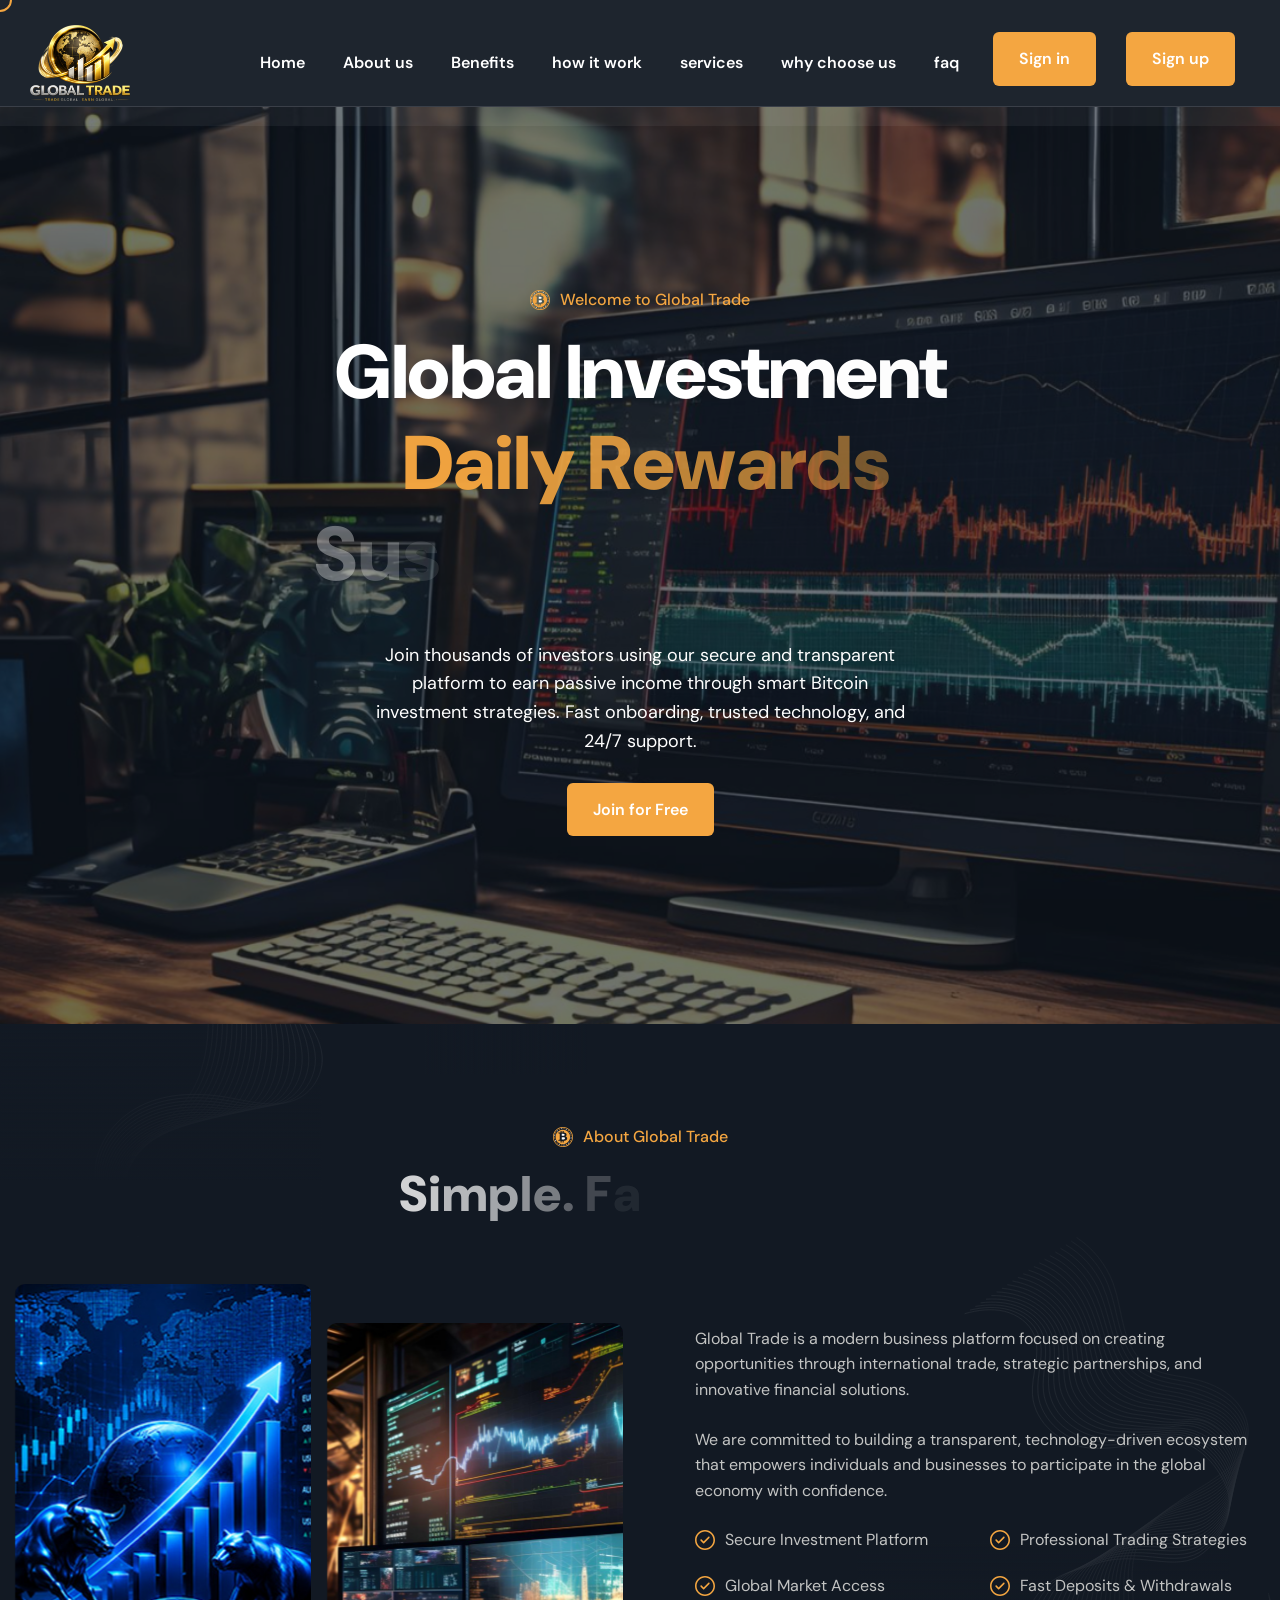
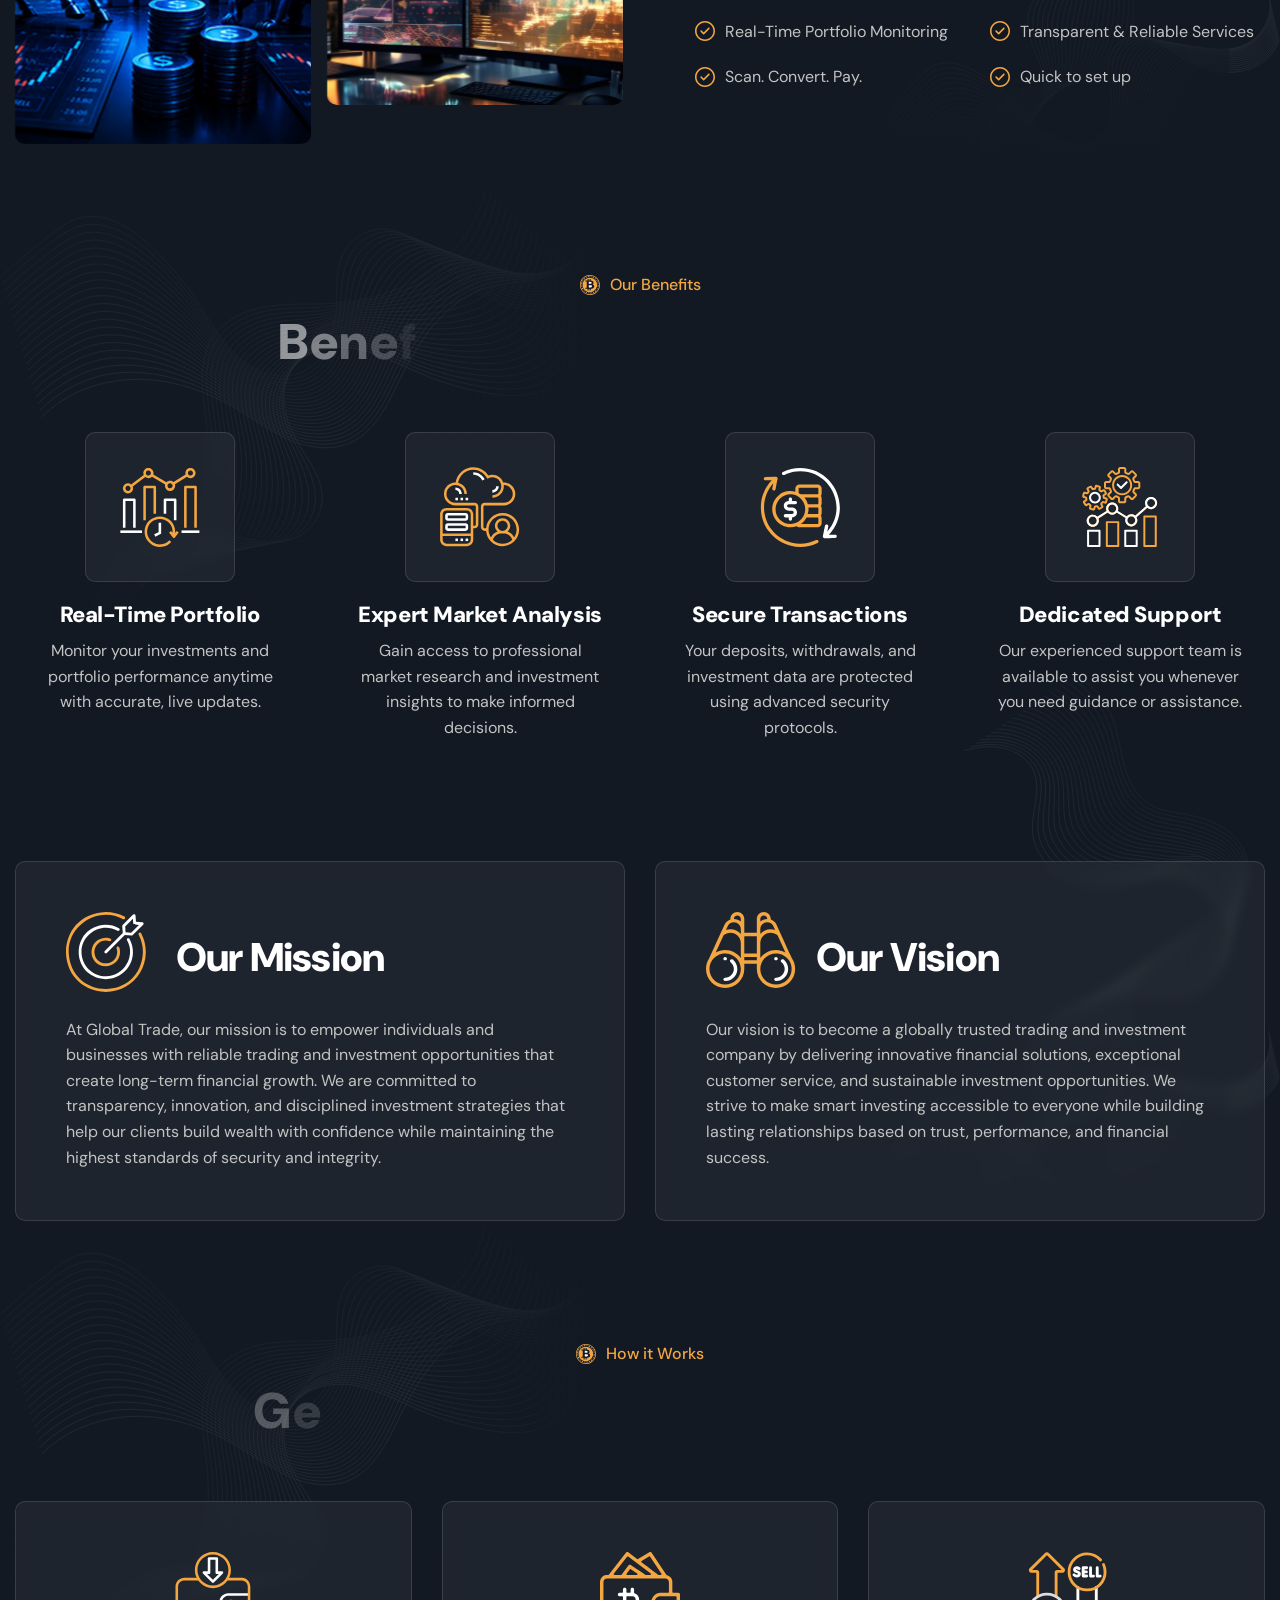
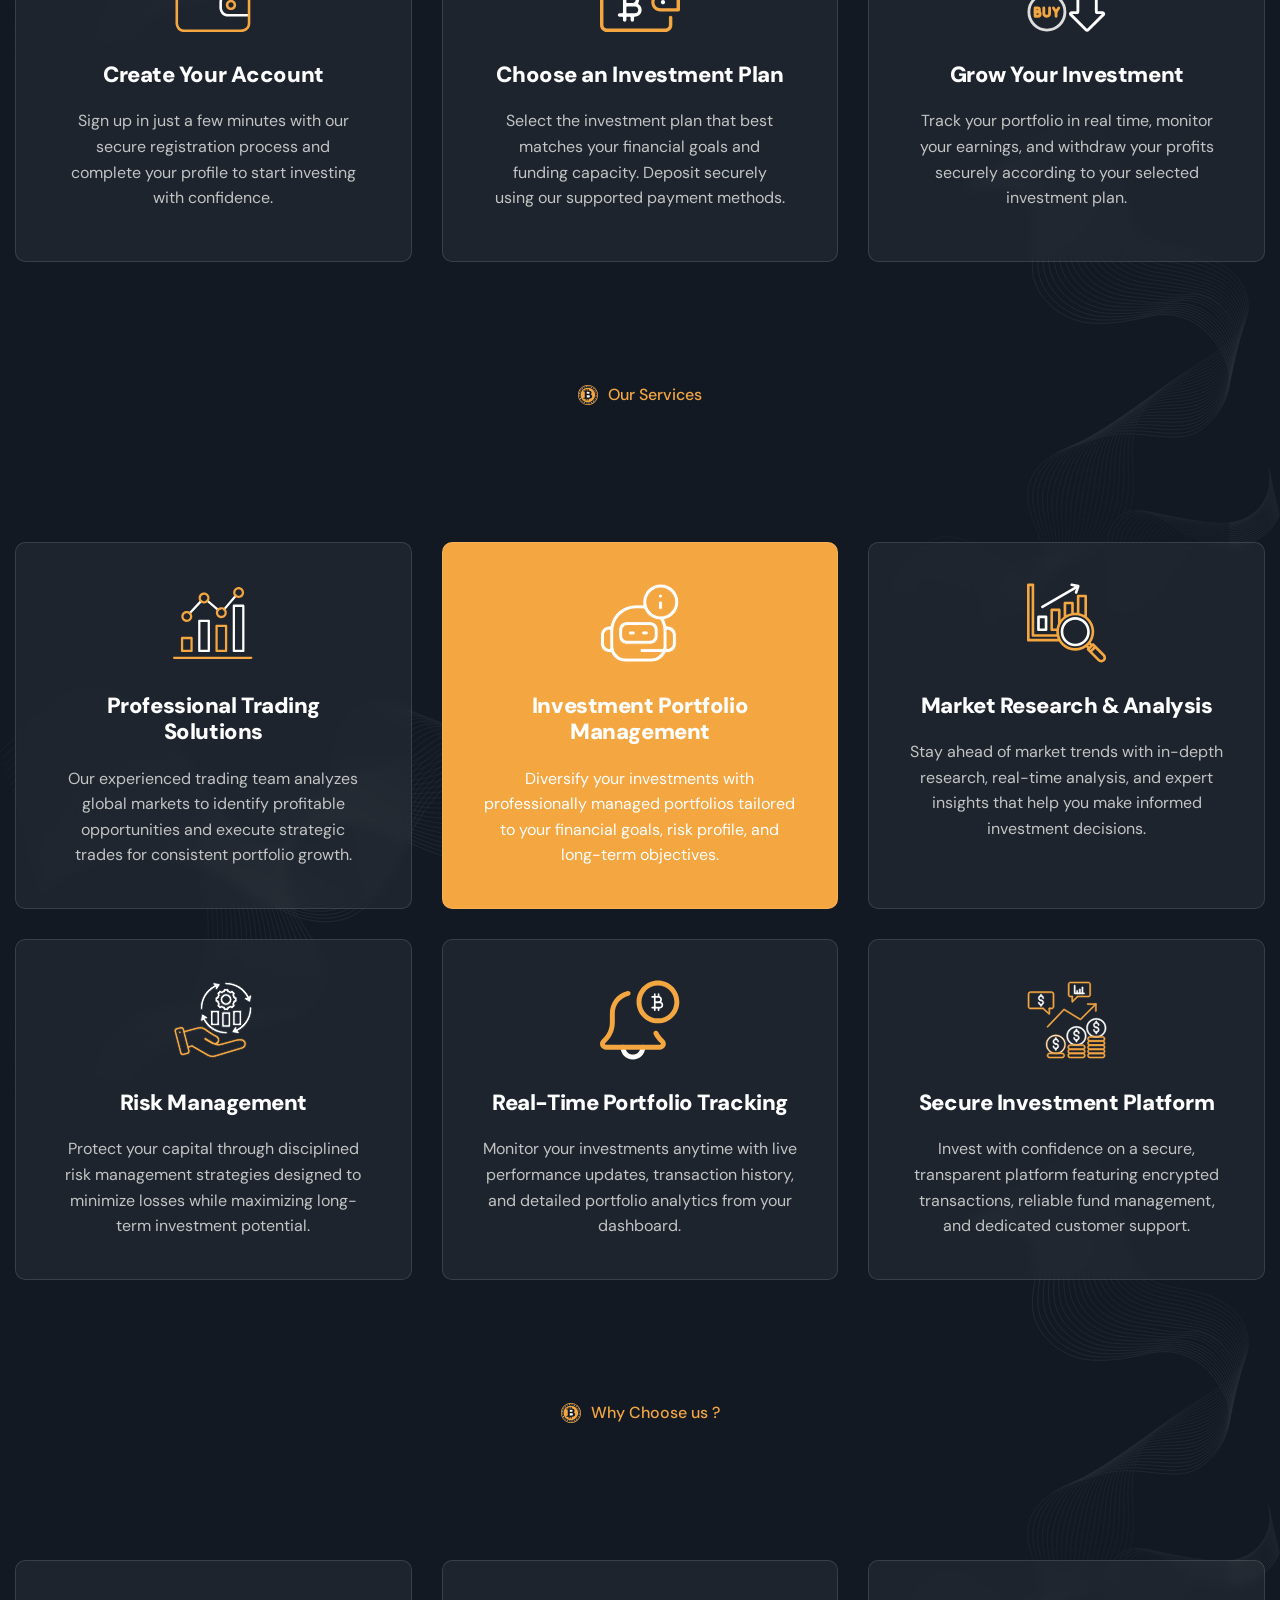
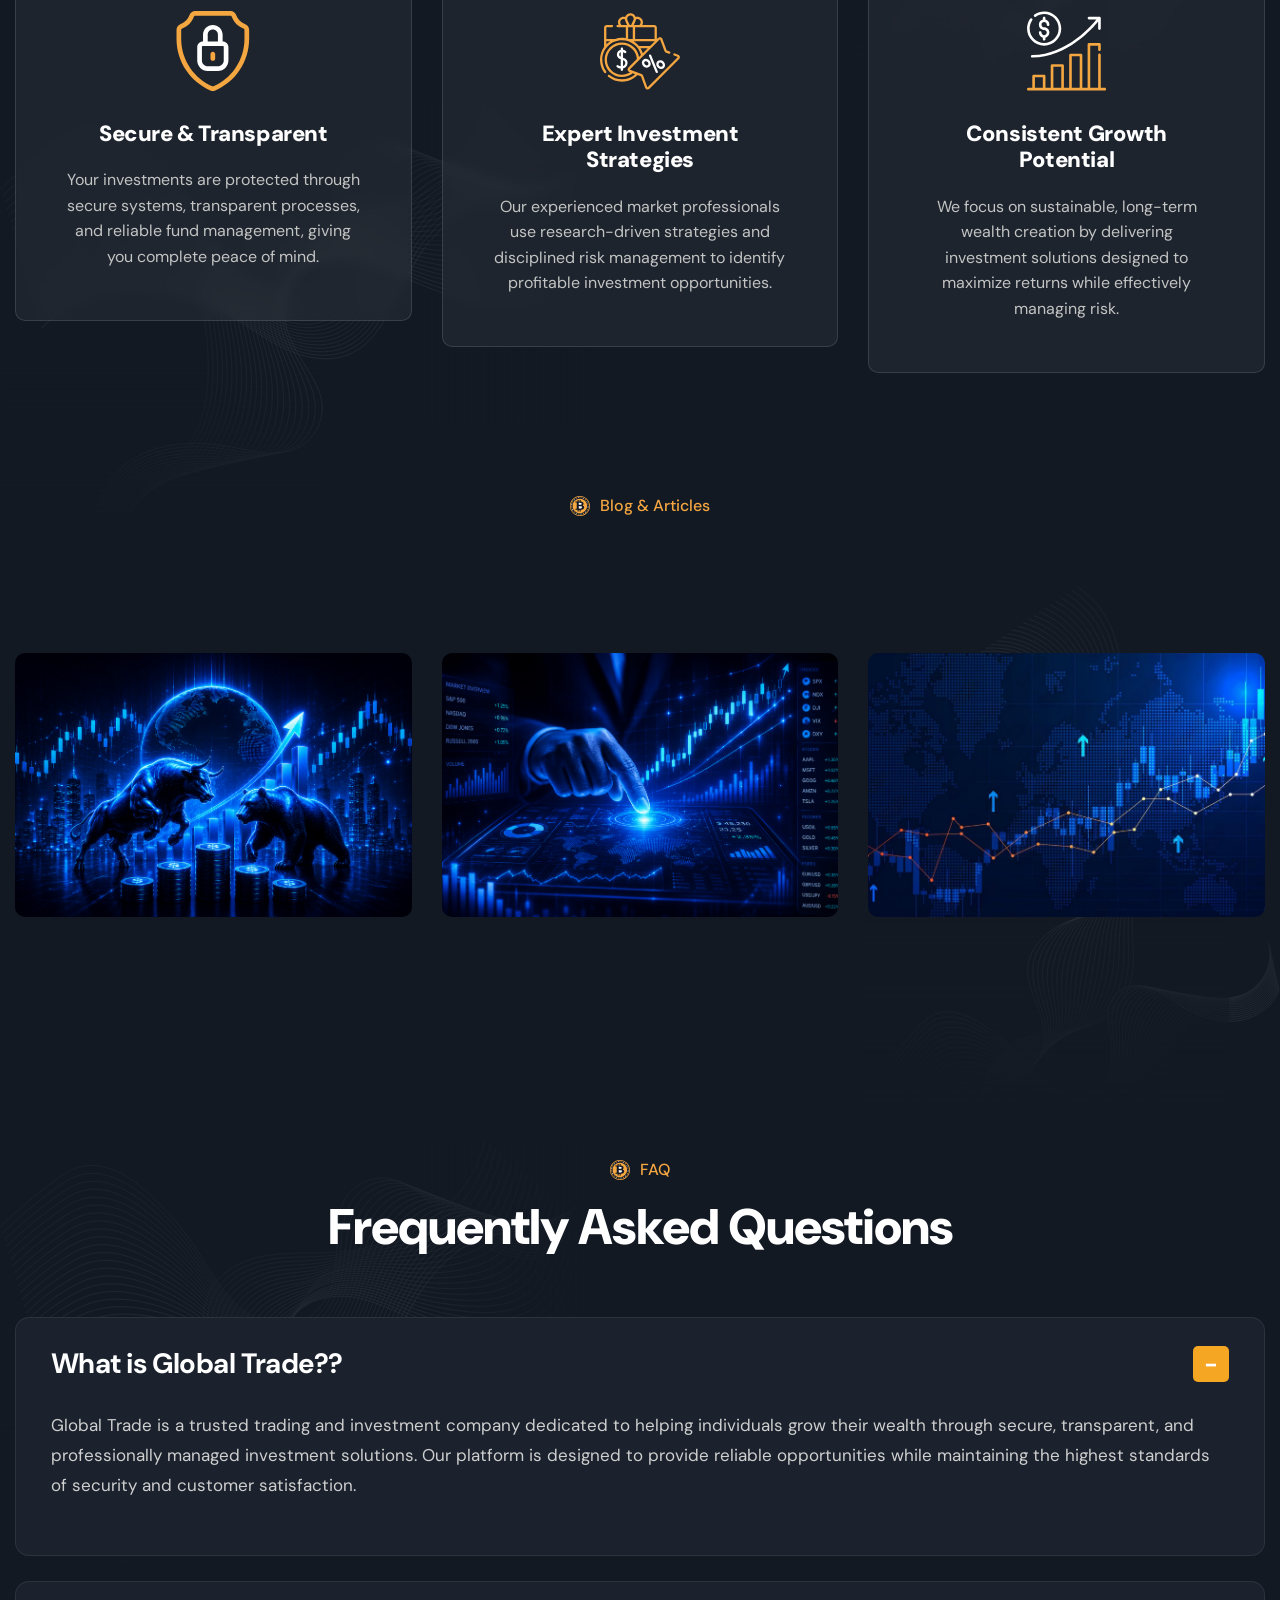
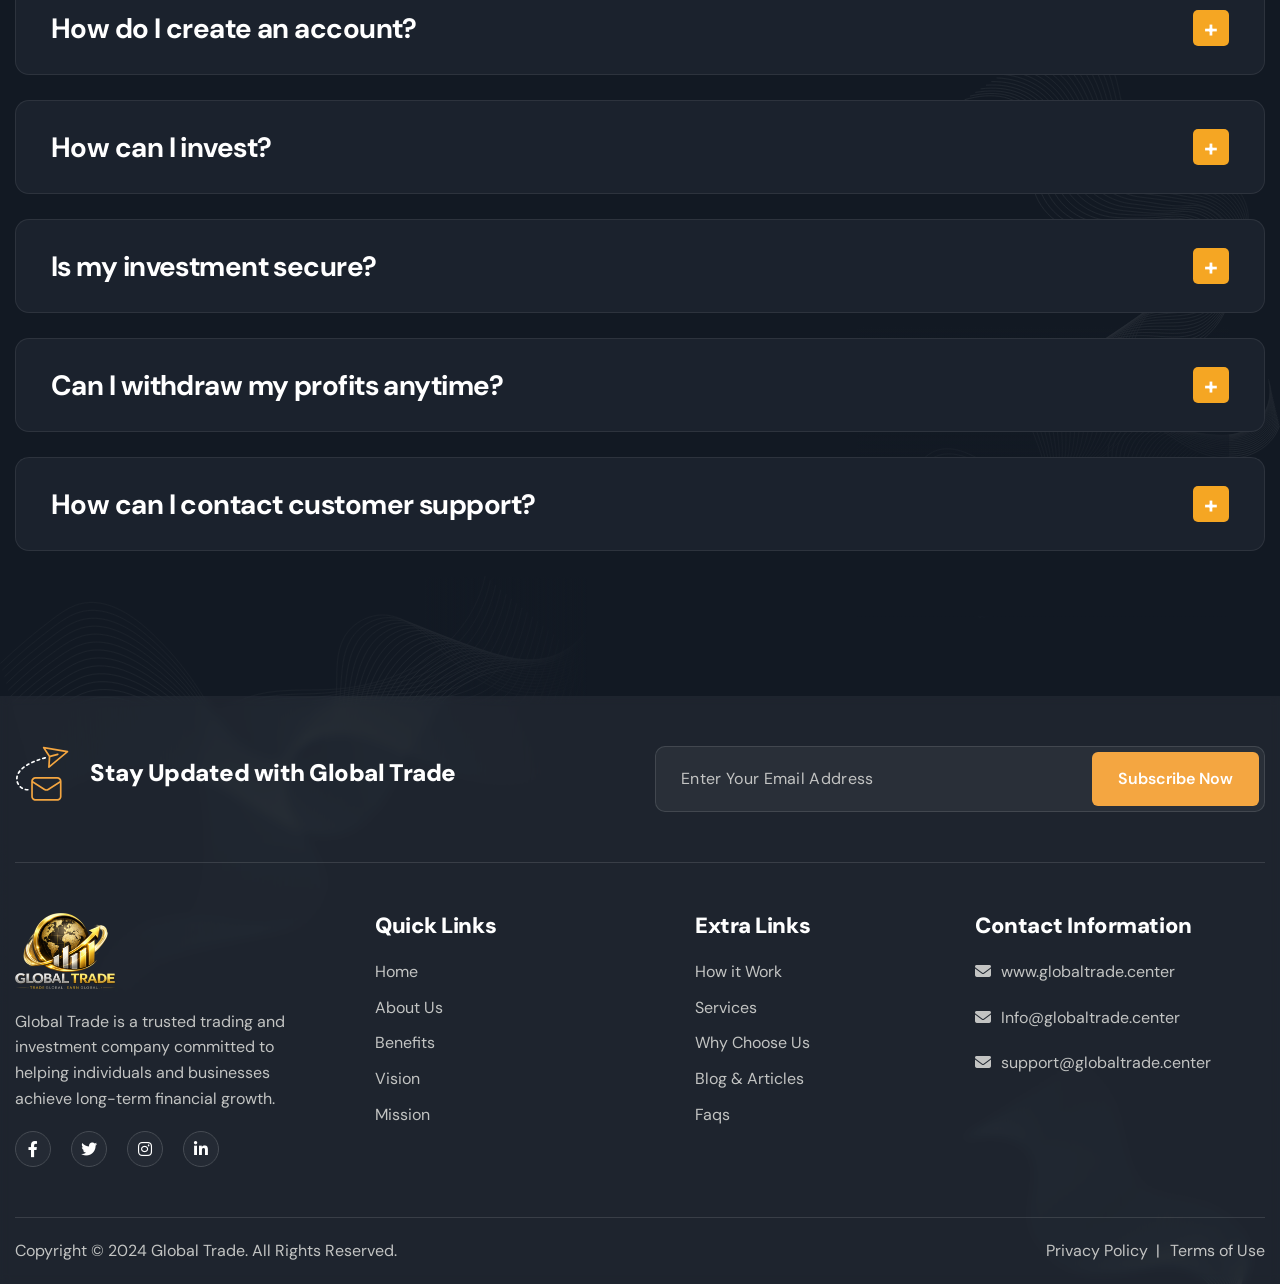
==== index.html @ 04511a44 "first commit" ====
<!DOCTYPE html>
<html lang="zxx">

<head>
	<!-- Meta -->
	<meta charset="utf-8">
	<meta http-equiv="X-UA-Compatible" content="IE=edge">
	<meta name="viewport" content="width=device-width, initial-scale=1.0">
	<meta name="description" content="">
	<meta name="keywords" content="">
	<meta name="author" content="Awaiken">
	<!-- Page Title -->
	<title>Global Trade</title>
	<!-- Favicon Icon -->
	<link rel="shortcut icon" type="image/x-icon" href="images/fevi.png">
	<!-- Google Fonts css-->
	<link rel="preconnect" href="https://fonts.googleapis.com/">
	<link rel="preconnect" href="https://fonts.gstatic.com/" crossorigin>
	<link href="https://fonts.googleapis.com/css2?family=DM+Sans:opsz,wght@9..40,100..1000&amp;display=swap" rel="stylesheet">
	<!-- Bootstrap css -->
	<link href="css/bootstrap.min.css" rel="stylesheet" media="screen">
	<!-- SlickNav css -->
	<link href="css/slicknav.min.css" rel="stylesheet">
	<!-- Swiper css -->
	<link rel="stylesheet" href="css/swiper-bundle.min.css">
	<!-- Font Awesome icon css-->
	<link href="css/all.min.css" rel="stylesheet" media="screen">
	<!-- Animated css -->
	<link href="css/animate.css" rel="stylesheet">
	<!-- Magnific css -->
	<link href="css/magnific-popup.css" rel="stylesheet">
	<!-- Main custom css -->
	<link href="css/custom.css" rel="stylesheet" media="screen">
	
	
	<style>
    /* Header Logo */
.logo-img{
    width: 100px;
    height: auto;
    display: block;
}

/* Mobile */
@media (max-width: 991px){

    .navbar-brand{
        max-width: 220px;
        margin-right: 0;
    }

    .logo-img{
        width: 170px;
        height: auto;
        object-fit: contain;
    }
}


.faq-page{
    padding:100px 0;
}

.faq-accordion{
    margin:auto;
}

.accordion-item{
    margin-bottom:18px;
    border-radius:10px;
    overflow:hidden;
}

.accordion-button{
    font-size:18px;
    font-weight:600;
}

.accordion-body{
    font-size:16px;
    line-height:28px;
}


.faq-section{

padding:120px 0;

}

.faq-section .section-title{

margin-bottom:60px;

}

.faq-box{

background:#1b222d;

border-radius:14px;

margin-bottom:25px;

overflow:hidden;

border:1px solid rgba(255,255,255,.08);

transition:.3s;

}

.faq-question{

display:flex;

justify-content:space-between;

align-items:center;

padding:28px 35px;

cursor:pointer;

}

.faq-question h4{

margin:0;

color:#fff;

font-size:28px;

font-weight:700;

}

.faq-question span{

width:36px;

height:36px;

background:#F5A623;

color:#fff;

display:flex;

justify-content:center;

align-items:center;

border-radius:5px;

font-size:24px;

font-weight:bold;

}

.faq-answer{

max-height:0;

overflow:hidden;

transition:.4s;

}

.faq-answer p{

padding:0 35px 30px;

color:#cfcfcf;

line-height:30px;

font-size:17px;

}

.faq-box.active .faq-answer{

max-height:250px;

}

@media(max-width:768px){

.faq-question{

padding:20px;

}

.faq-question h4{

font-size:20px;

}

.faq-answer p{

padding:0 20px 20px;

font-size:15px;

}

}
</style>
	
</head>



<body class="tt-magic-cursor">

	<!-- Preloader Start -->
	<div class="preloader">
		<div class="loading-container">
			<div class="loading"></div>
			<div id="loading-icon"><img src="images/fevi.png" alt=""></div>
		</div>
	</div>
	<!-- Preloader End -->

	<!-- Magic Cursor Start -->
	<div id="magic-cursor">
		<div id="ball"></div>
	</div>
	<!-- Magic Cursor End -->

	<!-- Header Start -->
	<header class="main-header">
		<div class="header-sticky">
			<nav class="navbar navbar-expand-lg">
				<div class="container">
					<!-- Logo Start -->
					<a class="navbar-brand" href="index.html">
                        <img src="images/global.png" class="logo-img" alt="Global Trade">
                    </a>
					<!-- Logo End -->

					<!-- Main Menu start -->
					<div class="collapse navbar-collapse main-menu">
						<ul class="navbar-nav mr-auto" id="menu">
							<li class="nav-item"><a class="nav-link" href="#home">Home</a></li>
							<li class="nav-item"><a class="nav-link" href="#about">About us</a></li>
							<li class="nav-item"><a class="nav-link" href="#benefits">Benefits</a></li>
							<li class="nav-item"><a class="nav-link" href="#work">how it work</a></li>
							<li class="nav-item"><a class="nav-link" href="#services">services</a></li>
							<li class="nav-item"><a class="nav-link" href="#why">why choose us</a></li>
							 <li class="nav-item"><a class="nav-link" href="#faq">faq</a></li> 
							<li class="nav-item highlighted-menu"><a class="nav-link" href="#">Sign in</a></li>
							<li class="nav-item highlighted-menu"><a class="nav-link" href="#">Sign up</a></li>
						</ul>
					</div>
					<!-- Main Menu End -->

					<div class="navbar-toggle"></div>
				</div>
			</nav>

			<div class="responsive-menu"></div>
		</div>
	</header>
	<!-- Header End -->

	<!-- Hero Section Start -->
	<div class="hero parallaxie" id="home">
		<div class="container">
			<div class="row align-items-center">
				<div class="col-12">
					
					<div class="hero-content">
						<div class="section-title">
							<h3 class="wow fadeInUp">Welcome to Global Trade</h3>
							<h1 class="text-anime">Global Investment<span> Daily Rewards</span> Sustainable Growth.</h1>
						</div>
						<div class="hero-content-body wow fadeInUp" data-wow-delay="0.5s">
							<p>Join thousands of investors using our secure and transparent platform to earn passive income through smart Bitcoin investment strategies. Fast onboarding, trusted technology, and 24/7 support.</p>
						</div>

						<div class="hero-content-footer wow fadeInUp" data-wow-delay="0.75s">
							<a href="#" class="btn-default">Join for Free</a>
						</div>
					</div>
					<!-- Hero Left Content End -->
				</div>
			</div>
		</div>
	</div>
	<!-- Hero Section End -->

	

	<!-- About us Section Start -->
	<div class="about-us" id="about">
		<div class="container">
			<div class="row">
				<div class="col-md-12">
					<!-- Section Title Start -->
					<div class="section-title">
						<h3 class="wow fadeInUp">About Global Trade</h3>
						<h2 class="text-anime">Simple. Faster. Secure</h2>
					</div>
					<!-- Section Title End -->
				</div>
			</div>

			<div class="row align-items-center">
				<div class="col-lg-6 col-12">
					<!-- About Images Start -->
					<div class="about-images">
						<div class="about-image">
							<figure class="image-anime reveal">
								<img src="images/about.jpeg" alt="">
							</figure>
						</div>

						<div class="about-image">
							<figure class="image-anime reveal">
								<img src="images/about-us-2.jpg" alt="">
							</figure>

							<!-- <div class="about-info-item wow fadeInUp" data-wow-delay="0.5s">
								<div class="icon-box">
									<img src="images/icon-bitcoin-exchange.svg" alt="">
								</div>

								<h5>Bitcoin Exchange</h5>
							</div> -->
						</div>
					</div>
					<!-- About Images End -->
				</div>

				<div class="col-lg-6 col-12">
					<!-- About Content Start -->
					<div class="about-content">
						<div class="about-body wow fadeInUp" data-wow-delay="0.25s">
							<p>Global Trade is a modern business platform focused on creating opportunities through international trade, strategic partnerships, and innovative financial solutions.</p>

							<p>We are committed to building a transparent, technology-driven ecosystem that empowers individuals and businesses to participate in the global economy with confidence.</p>
						</div>

						<div class="about-list-item wow fadeInUp" data-wow-delay="0.5s">
							<ul>
								<li>Secure Investment Platform</li>
								<li>Professional Trading Strategies</li>
								<li>Global Market Access</li>
								<li>Fast Deposits & Withdrawals</li>
								<li>Real-Time Portfolio Monitoring</li>
								<li>Transparent & Reliable Services</li>
								<li>Scan. Convert. Pay.</li>
								<li>Quick to set up</li>
							</ul>
						</div>

						
					</div>
					<!-- About Content End -->
				</div>
			</div>
		</div>
	</div>
	<!-- About us Section End -->

	<!-- Our Benefits Section Start -->
	<div class="our-benefits" id="benefits">
		<div class="container">
			<div class="row">
				<div class="col-md-12">
					<!-- Section Title Start -->
					<div class="section-title">
						<h3 class="wow fadeInUp">Our Benefits</h3>
						<h2 class="text-anime">Benefits of Choosing Global Trade</h2>
					</div>
					<!-- Section Title End -->
				</div>
			</div>

			<div class="row">
				<div class="col-md-3">
					<!-- Our Benefits Item Start -->
					<div class="our-benefits-item wow fadeInUp" data-wow-delay="0.25s">
						<div class="icon-box">
							<img src="images/icon-our-benefits-1.svg" alt="">
						</div>

						<h3>Real-Time Portfolio</h3>
						<p>Monitor your investments and portfolio performance anytime with accurate, live updates.</p>
					</div>
					<!-- Our Benefits Item End -->
				</div>

				<div class="col-md-3">
					<!-- Our Benefits Item Start -->
					<div class="our-benefits-item wow fadeInUp" data-wow-delay="0.5s">
						<div class="icon-box">
							<img src="images/icon-our-benefits-2.svg" alt="">
						</div>

						<h3>Expert Market Analysis</h3>
						<p>Gain access to professional market research and investment insights to make informed decisions.</p>
					</div>
					<!-- Our Benefits Item End -->
				</div>

				<div class="col-md-3">
					<!-- Our Benefits Item Start -->
					<div class="our-benefits-item wow fadeInUp" data-wow-delay="0.75s">
						<div class="icon-box">
							<img src="images/icon-our-benefits-3.svg" alt="">
						</div>

						<h3>Secure Transactions</h3>
						<p>Your deposits, withdrawals, and investment data are protected using advanced security protocols.</p>
					</div>
					<!-- Our Benefits Item End -->
				</div>

				<div class="col-md-3">
					<!-- Our Benefits Item Start -->
					<div class="our-benefits-item wow fadeInUp" data-wow-delay="1.0s">
						<div class="icon-box">
							<img src="images/icon-our-benefits-4.svg" alt="">
						</div>

						<h3>Dedicated Support</h3>
						<p>Our experienced support team is available to assist you whenever you need guidance or assistance.</p>
					</div>
					<!-- Our Benefits Item End -->
				</div>
			</div>
		</div>
	</div>
	<!-- Our Benefits Section End -->

	<!-- Our Vision Mission Start -->
	<div class="our-vision-mission">
		<div class="container">
			<div class="row">
				<div class="col-md-6">
					<!-- Visoin Mission Item Start -->
					<div class="vision-mission-item wow fadeInUp" data-wow-delay="0.5s">
						<div class="vision-mission-header">
							<div class="icon-box">
								<img src="images/icon-mission.svg" alt="">
							</div>
							<h3>Our Mission</h3>
						</div>

						<div class="vision-mission-body">
							<p>At Global Trade, our mission is to empower individuals and businesses with reliable trading and investment opportunities that create long-term financial growth. We are committed to transparency, innovation, and disciplined investment strategies that help our clients build wealth with confidence while maintaining the highest standards of security and integrity.</p>
						</div>
					</div>
					<!-- Visoin Mission Item End -->
				</div>

				<div class="col-md-6">
					<!-- Visoin Mission Item Start -->
					<div class="vision-mission-item wow fadeInUp" data-wow-delay="0.75s">
						<div class="vision-mission-header">
							<div class="icon-box">
								<img src="images/icon-vision.svg" alt="">
							</div>
							<h3>Our Vision</h3>
						</div>

						<div class="vision-mission-body">
							<p>Our vision is to become a globally trusted trading and investment company by delivering innovative financial solutions, exceptional customer service, and sustainable investment opportunities. We strive to make smart investing accessible to everyone while building lasting relationships based on trust, performance, and financial success.</p>
						</div>
					</div>
					<!-- Visoin Mission Item End -->
				</div>
			</div>
		</div>
	</div>
	<!-- Our Vision Mission End -->

	<!-- How It Works Section Start -->
	<div class="how-it-works" id="work">
		<div class="container">
			<div class="row">
				<div class="col-md-12">
					<!-- Section Title Start -->
					<div class="section-title">
						<h3 class="wow fadeInUp">How it Works</h3>
						<h2 class="text-anime">Get Started Today with Global Trade</h2>
					</div>
					<!-- Section Title End -->
				</div>
			</div>

			<div class="row">
				<div class="col-md-4">
					<!-- How It Work Item Start -->
					<div class="how-it-works-item wow fadeInUp" data-wow-delay="0.25s">
						<div class="icon-box">
							<img src="images/icon-how-it-work-1.svg" alt="">
						</div>

						<h3>Create Your Account</h3>
						<p>Sign up in just a few minutes with our secure registration process and complete your profile to start investing with confidence.</p>
					</div>
					<!-- How It Work Item End -->
				</div>

				<div class="col-md-4">
					<!-- How It Work Item Start -->
					<div class="how-it-works-item wow fadeInUp" data-wow-delay="0.5s">
						<div class="icon-box">
							<img src="images/icon-how-it-work-2.svg" alt="">
						</div>

						<h3>Choose an Investment Plan</h3>
						<p>Select the investment plan that best matches your financial goals and funding capacity. Deposit securely using our supported payment methods.</p>
					</div>
					<!-- How It Work Item End -->
				</div>

				<div class="col-md-4">
					<!-- How It Work Item Start -->
					<div class="how-it-works-item wow fadeInUp" data-wow-delay="0.75s">
						<div class="icon-box">
							<img src="images/icon-how-it-work-3.svg" alt="">
						</div>

						<h3>Grow Your Investment</h3>
						<p>Track your portfolio in real time, monitor your earnings, and withdraw your profits securely according to your selected investment plan.</p>
					</div>
					<!-- How It Work Item End -->
				</div>
			</div>
		</div>
	</div>
	<!-- How It Works Section End -->

	
	
	<!-- Our Services Section Start -->
	<div class="our-services" id="services">
		<div class="container">
			<div class="row">
				<div class="col-md-12">
					<!-- Section Title Start -->
					<div class="section-title">
						<h3 class="wow fadeInUp">Our Services</h3>
						<h2 class="text-anime">Explore Global Trade Services</h2>
					</div>
					<!-- Section Title End -->
				</div>
			</div>

			<div class="row">
				<div class="col-lg-4 col-md-6">
					<!-- Service Item Start -->
					<div class="service-item wow fadeInUp" data-wow-delay="0.25s">
						<div class="icon-box">
							<img src="images/icon-our-services-1.svg" alt="">
						</div>

						<h3>Professional Trading Solutions</h3>
						<p>Our experienced trading team analyzes global markets to identify profitable opportunities and execute strategic trades for consistent portfolio growth.</p>
					</div>
					<!-- Service Item End -->
				</div>

				<div class="col-lg-4 col-md-6">
					<!-- Service Item Start -->
					<div class="service-item active wow fadeInUp" data-wow-delay="0.5s">
						<div class="icon-box">
							<img src="images/icon-our-services-2.svg" alt="">
						</div>

						<h3>Investment Portfolio Management</h3>
						<p>Diversify your investments with professionally managed portfolios tailored to your financial goals, risk profile, and long-term objectives.</p>
					</div>
					<!-- Service Item End -->
				</div>

				<div class="col-lg-4 col-md-6">
					<!-- Service Item Start -->
					<div class="service-item wow fadeInUp" data-wow-delay="0.75s">
						<div class="icon-box">
							<img src="images/icon-our-services-3.svg" alt="">
						</div>

						<h3>Market Research & Analysis</h3>
						<p>Stay ahead of market trends with in-depth research, real-time analysis, and expert insights that help you make informed investment decisions.</p>
					</div>
					<!-- Service Item End -->
				</div>

				<div class="col-lg-4 col-md-6">
					<!-- Service Item Start -->
					<div class="service-item wow fadeInUp" data-wow-delay="1.0s">
						<div class="icon-box">
							<img src="images/icon-our-services-4.svg" alt="">
						</div>

						<h3>Risk Management</h3>
						<p>Protect your capital through disciplined risk management strategies designed to minimize losses while maximizing long-term investment potential.</p>
					</div>
					<!-- Service Item End -->
				</div>

				<div class="col-lg-4 col-md-6">
					<!-- Service Item Start -->
					<div class="service-item wow fadeInUp" data-wow-delay="1.25s">
						<div class="icon-box">
							<img src="images/icon-our-services-5.svg" alt="">
						</div>

						<h3>Real-Time Portfolio Tracking</h3>
						<p>Monitor your investments anytime with live performance updates, transaction history, and detailed portfolio analytics from your dashboard.</p>
					</div>
					<!-- Service Item End -->
				</div>

				<div class="col-lg-4 col-md-6">
					<!-- Service Item Start -->
					<div class="service-item wow fadeInUp" data-wow-delay="1.50s">
						<div class="icon-box">
							<img src="images/icon-our-services-6.svg" alt="">
						</div>

						<h3>Secure Investment Platform</h3>
						<p>Invest with confidence on a secure, transparent platform featuring encrypted transactions, reliable fund management, and dedicated customer support.</p>
					</div>
					<!-- Service Item End -->
				</div>
			</div>
		</div>
	</div>
	<!-- Our Services Section End -->

	<!-- Why Choose us Section Start -->
	<div class="why-choose-us" id="why">
		<div class="container">
			<div class="row">
				<div class="col-md-12">
					<!-- Section Title Start -->
					<div class="section-title">
						<h3 class="wow fadeInUp">Why Choose us ?</h3>
						<h2 class="text-anime">Why Investors Trust Global Trade</h2>
					</div>
					<!-- Section Title End -->
				</div>
			</div>

			<div class="row">
				<div class="col-md-4">
					<!-- Why Choose us Item Start -->
					<div class="why-choose-us-item wow fadeInUp" data-wow-delay="0.25s">
						<div class="icon-box">
							<img src="images/icon-why-choose-us-1.svg" alt="">
						</div>

						<h3>Secure & Transparent</h3>
						<p>Your investments are protected through secure systems, transparent processes, and reliable fund management, giving you complete peace of mind.</p>
					</div>
					<!-- Why Choose us Item End -->
				</div>

				<div class="col-md-4">
					<!-- Why Choose us Item Start -->
					<div class="why-choose-us-item wow fadeInUp" data-wow-delay="0.5s">
						<div class="icon-box">
							<img src="images/icon-why-choose-us-2.svg" alt="">
						</div>

						<h3>Expert Investment Strategies</h3>
						<p>Our experienced market professionals use research-driven strategies and disciplined risk management to identify profitable investment opportunities.</p>
					</div>
					<!-- Why Choose us Item End -->
				</div>

				<div class="col-md-4">
					<!-- Why Choose us Item Start -->
					<div class="why-choose-us-item wow fadeInUp" data-wow-delay="0.75s">
						<div class="icon-box">
							<img src="images/icon-why-choose-us-3.svg" alt="">
						</div>

						<h3>Consistent Growth Potential</h3>
						<p>We focus on sustainable, long-term wealth creation by delivering investment solutions designed to maximize returns while effectively managing risk.</p>
					</div>
					<!-- Why Choose us Item End -->
				</div>
			</div>
		</div>
	</div>
	<!-- Why Choose us Section End -->

	<!-- Latest Posts Section Start -->
	<div class="latest-posts">
		<div class="container">
			<div class="row">
				<div class="col-md-12">
					<!-- Section Title Start -->
					<div class="section-title">
						<h3 class="wow fadeInUp">Blog & Articles</h3>
						<h2 class="text-anime">Our Latest News</h2>
					</div>
					<!-- Section Title End -->
				</div>
			</div>

			<div class="row">
				<div class="col-lg-4">
					<!-- Post Item Start -->
					<div class="post-item wow fadeInUp" data-wow-delay="0.25s">
						<!-- Post Featured Image Start -->
						<div class="post-featured-image">
							<figure>
								<img src="images/b1.jpeg" alt="">
							</figure>

							
						</div>
						<!-- Post Featured Image End -->

						<!-- Post Body Start -->
						
						<!-- Post Body End -->
					</div>
					<!-- Post Item End -->
				</div>

				<div class="col-lg-4">
					<!-- Post Item Start -->
					<div class="post-item wow fadeInUp" data-wow-delay="0.5s">
						<!-- Post Featured Image Start -->
						<div class="post-featured-image">
							<figure>
								<img src="images/b2.jpeg" alt="">
							</figure>

							
						</div>
						<!-- Post Featured Image End -->

						<!-- Post Body Start -->
						
						<!-- Post Body End -->
					</div>
					<!-- Post Item End -->
				</div>

				<div class="col-lg-4">
					<!-- Post Item Start -->
					<div class="post-item wow fadeInUp" data-wow-delay="0.75s">
						<!-- Post Featured Image Start -->
						<div class="post-featured-image">
							<figure>
								<img src="images/b3.jpeg" alt="">
							</figure>

							
						</div>
						<!-- Post Featured Image End -->

						<!-- Post Body Start -->
						
						<!-- Post Body End -->
					</div>
					<!-- Post Item End -->
				</div>
			</div>
		</div>
	</div>
	<!-- Latest Posts Section End -->
	
	<section class="faq-section" id="faq">

<div class="container">

<div class="section-title text-center">
<h3>FAQ</h3>
<h2>Frequently Asked Questions</h2>
</div>

<div class="faq-box active">

<div class="faq-question">
<h4>What is Global Trade??</h4>
<span>−</span>
</div>

<div class="faq-answer">
<p>
Global Trade is a trusted trading and investment company dedicated to helping individuals grow their wealth through secure, transparent, and professionally managed investment solutions. Our platform is designed to provide reliable opportunities while maintaining the highest standards of security and customer satisfaction.
</p>
</div>

</div>

<div class="faq-box">

<div class="faq-question">
<h4>How do I create an account?</h4>
<span>+</span>
</div>

<div class="faq-answer">
<p>
Creating an account is quick and easy. Click on the Sign Up button, complete the registration form with your basic details, verify your email address, and log in to access your investment dashboard.
</p>
</div>

</div>

<div class="faq-box">

<div class="faq-question">
<h4>How can I invest?</h4>
<span>+</span>
</div>

<div class="faq-answer">
<p>
After registering, choose the investment plan that best suits your financial goals, complete your deposit using the available payment methods, and your investment will be activated. You can monitor your portfolio and earnings directly from your dashboard.
</p>
</div>

</div>

<div class="faq-box">

<div class="faq-question">
<h4>Is my investment secure?</h4>
<span>+</span>
</div>

<div class="faq-answer">
<p>
Yes. At Global Trade, we prioritize the safety of our clients' investments by using advanced security technologies, encrypted transactions, and transparent operational practices to ensure a secure investment environment.
</p>
</div>

</div>

<div class="faq-box">

<div class="faq-question">
<h4>Can I withdraw my profits anytime?</h4>
<span>+</span>
</div>

<div class="faq-answer">
<p>
Withdrawals can be requested according to the terms and conditions of your selected investment plan. Once approved, your funds are processed securely and transferred using your chosen withdrawal method.
</p>
</div>

</div>

<div class="faq-box">

<div class="faq-question">
<h4>How can I contact customer support?</h4>
<span>+</span>
</div>

<div class="faq-answer">
<p>
Our dedicated support team is available to assist you with any questions or concerns. You can reach us through email, our official website, or the contact form available in your account dashboard. We are committed to providing prompt and professional assistance.
</p>
</div>

</div>

</div>

</section>

	<!-- Footer Start -->
	<footer class="main-footer">
		<div class="container">
			<div class="row">
				<div class="col-md-12">
					<!-- Footer Newsletters Start -->
					<div class="footer-newsletters">
						<div class="row">
							<div class="col-lg-6">
								<!-- Newsletter Title Start -->
								<div class="newsletter-title">
									<div class="icon-box">
										<img src="images/icon-stay-info.svg" alt="">
									</div>

									<h2>Stay Updated with Global Trade</h2>
								</div>
								<!-- Newsletter Title End -->
							</div>

							<div class="col-lg-6">
								<!-- Newsletter Form Start -->
								<div class="newsletter-form">
									<form id="newsletter_form" action="#" data-toggle="validator">
										<div class="row no-gap align-items-center">
											<div class="form-group col-md-8">
												<input type="email" name="email" class="form-control" id="news_email" placeholder="Enter Your Email Address" required="">
												<div class="help-block with-errors"></div>
											</div>										
			
											<div class="col-md-4 text-end">
												<button type="submit" class="btn-default disabled">Subscribe Now</button>
												<div id="news_letter_Submit" class="h3 text-left hidden"></div>
											</div>
										</div>
									</form>
								</div>
								<!-- Newsletter Form End -->
							</div>
						</div>
					</div>
					<!-- Footer Newsletters End -->
				</div>
			</div>

			<div class="row">
				<div class="col-md-12">
					<!-- Mega Footer Start -->
					<div class="mega-footer">
						<div class="row">
							<div class="col-lg-3 col-12">
								<!-- Footer About Start -->
								<div class="footer-about">
									<!-- Footer Logo Start -->
									<div class="footer-logo">
										<img src="images/global.png" alt="" style="width:100px;">
									</div>
									<!-- Footer Logo End -->

									<!-- Footer About Content Start -->
									<div class="footer-about-content">
										<p>Global Trade is a trusted trading and investment company committed to helping individuals and businesses achieve long-term financial growth.</p>
									</div>
									<!-- Footer About Content End -->

									<!-- Footer Social Links Start -->
									<div class="footer-social-links">
										<ul>
											<li><a href="#"><i class="fa-brands fa-facebook-f"></i></a></li>
											<li><a href="#"><i class="fa-brands fa-twitter"></i></a></li>
											<li><a href="#"><i class="fa-brands fa-instagram"></i></a></li>
											<li><a href="#"><i class="fa-brands fa-linkedin-in"></i></a></li>
										</ul>
									</div>
									<!-- Footer Social Links End -->
								</div>
								<!-- Footer About End -->
							</div>

							<div class="col-lg-3 col-md-4">
								<!-- Footer Links Start -->
								<div class="footer-links">
									<!-- Footer Title Start -->
									<div class="footer-title">
										<h3>Quick Links</h3>
									</div>
									<!-- Footer Title End -->
									
									<div class="footer-menu">
										<ul>
											<li><a href="#">Home</a></li>
											<li><a href="#">About Us</a></li>
											<li><a href="#">Benefits</a></li>
											<li><a href="#">Vision</a></li>
											<li><a href="#">Mission</a></li>
										</ul>
									</div>
								</div>
								<!-- Footer Links End -->
							</div>

							<div class="col-lg-3 col-md-4">
								<!-- Footer Links Start -->
								<div class="footer-links">
									<!-- Footer Title Start  -->
									<div class="footer-title">
										<h3>Extra Links</h3>
									</div>
									<!-- Footer Title End -->
									
									<div class="footer-menu">
										<ul>
											<li><a href="#">How it Work</a></li>
											<li><a href="#">Services</a></li>
											<li><a href="#">Why Choose Us</a></li>
											<li><a href="#">Blog & Articles</a></li>
											<li><a href="#">Faqs</a></li>
										</ul>
									</div>
								</div>
								<!-- Footer Links End -->
							</div>

							<div class="col-lg-3 col-md-4">
								<!-- Footer Contact information Start -->
								<div class="footer-contact-information">
									<!-- Footer Title Start -->
									<div class="footer-title">
										<h3>Contact Information</h3>
									</div>
									<!-- Footer Title End -->

									<div class="footer-contact-info">
										

										<!-- Footer Contact info Item Start -->
										<div class="footer-contact-info-item">
											<div class="icon-box">
												<i class="fa-solid fa-envelope"></i>
											</div>

											<p>www.globaltrade.center</p>
										</div>
										<!-- Footer Contact info Item End -->

										<!-- Footer Contact info Item Start -->
										<div class="footer-contact-info-item">
											<div class="icon-box">
												<i class="fa-solid fa-envelope"></i>
											</div>

											<p>Info@globaltrade.center</p>
										</div>
										<!-- Footer Contact info Item End -->

										<!-- Footer Contact info Item Start -->
										<div class="footer-contact-info-item">
											<div class="icon-box">
												<i class="fa-solid fa-envelope"></i>
											</div>

											<p>support@globaltrade.center</p>
										</div>
										<!-- Footer Contact info Item End -->

										
									</div>
								</div>
								<!-- Footer Contact information End -->
							</div>
						</div>
					</div>
					<!-- Mega Footer End -->
				</div>
			</div>

			<div class="row">
				<div class="col-md-12">
					<!-- Copyright Footer Start -->
					<div class="footer-copyrights">
						<div class="row align-items-center">
							<div class="col-md-6">
								<!-- Copyright Content Start -->
								<div class="footer-copyright">
									<p>Copyright &copy; 2024 Global Trade. All Rights Reserved.</p>
								</div>
								<!-- Copyright Content End -->
							</div>

							<div class="col-md-6">
								<!-- Footer Policy Menu Start -->
								<div class="footer-policy-menu">
									<ul>
										<li><a href="#">Privacy Policy</a></li>
										<li><a href="#">Terms of Use</a></li>
									</ul>
								</div>
								<!-- Footer Policy Menu End -->
							</div>
						</div>
					</div>
					<!-- Copyright Footer End -->
				</div>
			</div>
		</div>
	</footer>
	<!-- Footer End -->

	<!-- Jquery Library File -->
	<script src="js/jquery-3.7.1.min.js"></script>
	<!-- Bootstrap js file -->
	<script src="js/bootstrap.min.js"></script>
	<!-- Validator js file -->
	<script src="js/validator.min.js"></script>
	<!-- SlickNav js file -->
	<script src="js/jquery.slicknav.js"></script>
	<!-- Swiper js file -->
	<script src="js/swiper-bundle.min.js"></script>
	<!-- Counter js file -->
	<script src="js/jquery.waypoints.min.js"></script>
	<script src="js/jquery.counterup.min.js"></script>
	<!-- Magnific js file -->
	<script src="js/jquery.magnific-popup.min.js"></script>
	<!-- SmoothScroll -->
	<script src="js/SmoothScroll.js"></script>
	<!-- Parallax js -->
	<script src="js/parallaxie.js"></script>
	<!-- MagicCursor js file -->
	<script src="js/gsap.min.js"></script>
	<script src="js/magiccursor.js"></script>
	<!-- Text Effect js file -->
	<script src="js/splitType.js"></script>
	<script src="js/ScrollTrigger.min.js"></script>
	<!-- YTPlayer js file -->
	<script src="js/jquery.mb.YTPlayer.min.js"></script>
	<!-- Wow js file -->
	<script src="js/wow.js"></script>
	<!-- Main Custom js file -->
	<script src="js/function.js"></script>
	
	<script>

const faqs=document.querySelectorAll('.faq-box');

faqs.forEach((faq)=>{

faq.querySelector('.faq-question').addEventListener('click',()=>{

faqs.forEach(item=>{

if(item!==faq){

item.classList.remove('active');

item.querySelector('span').innerHTML='+';

}

});

faq.classList.toggle('active');

faq.querySelector('span').innerHTML=
faq.classList.contains('active')?'−':'+';

});

});

</script>
</body>

</html>
---- css/custom.css ----
/*----------------------------------------------------------------------------------------
* Author : Awaiken
* Template Name : BitcoinAX - Bitcoin & Crypto Currency HTML Template
* File : CSS File
* Version : 1.0
*---------------------------------------------------------------------------------------- */
/* INDEX
----------------------------------------------------------------------------------------
01. Global Variables
02. General css
03. Header css
04. Hero css
05. Coin Ticker css
06. About Us css
07. How It Works css
08. Exclusive Partners css
09. Our Services css
10. Price Section css
11. Intro Video css
12. Why Choose Us css
13. Download Apss css
14. Crypto Calculator css
15. Our Team css
16. Testimonial css
17. Latest Posts css
18. Footer css
19. About us Page css
20. Servcies Page css
21. Blog Archive Page css
22. Post Single css
23. FAQ's Page css
24. Contact Page css
25. Team Page css
26. 404 Page css
27. Responsive css
-------------------------------------------------------------------------------------- */

/************************************/
/****    01. Global Variables    ****/
/************************************/

:root{
	--primary-color			: #FFFFFF;
	--secondary-color		: #121923;
	--text-color			: #C3C4C3;
	--accent-color			: #F4A641;
	--border-color			: rgba(255,255,255,0.12);
	--background-color		: rgba(255, 255, 255, 0.05);
	--error-color			: rgb(230, 87, 87);
	--red-color   			: #FF0000;
	--green-color   		: #008000;
	--default-font			: "DM Sans", sans-serif;
}

/************************************/
/**** 	   02. General css		 ****/
/************************************/

body{
	font-size: 16px;
	font-weight: 400;
	font-family: var(--default-font);
	color: var(--text-color);	
	line-height: 1.6em;	
	background: var(--secondary-color) url("../images/bg-img.svg") top 200px center;
	background-repeat: repeat-y;
	background-size: 100% auto;
}

p{
	line-height: 1.6em;
	margin-bottom: 1.5em;
}

h1,
h2,
h3,
h4,
h5,
h6{
	font-family: var(--default-font);
	margin-top: 0;
	font-weight: 900;
	letter-spacing: -0.02em;
	color: var(--primary-color);
}

figure{
	display: block;
	margin: 0;
	width: 100%;
}

img{
	max-width: 100%;
}

a{
	text-decoration: none;
}

a:hover{
	text-decoration: none;
	outline: 0;
}

a:focus{
	text-decoration: none;
	outline: 0;
}

.container{
	max-width: 1300px;
}

.container,
.container-fluid,
.container-lg,
.container-md,
.container-sm,
.container-xl,
.container-xxl{
    padding-right: 15px;
    padding-left: 15px;
}

.no-gap.row{
	margin-left: 0;
	margin-right: 0;
}

.no-gap.row > *{
	padding-left: 0;
	padding-right: 0;
}

.row.row-equal-height > [class*='col-']{
	display: flex;
	flex-direction: column;
}

.image-anime{
	position: relative;
	overflow: hidden;
}

.image-anime:after{
	content: "";
	position: absolute;
    width: 200%;
    height: 0%;
    left: 50%;
    top: 50%;
    background-color: rgba(255,255,255,.3);
    transform: translate(-50%,-50%) rotate(-45deg);
    z-index: 1;
}

.image-anime:hover:after{
    height: 250%;
    transition: all 600ms linear;
    background-color: transparent;
}

.reveal{
	position: relative;
    display: -webkit-inline-box;
    display: -ms-inline-flexbox;
    display: inline-flex;
    visibility: hidden;
    overflow: hidden;
}

.reveal img{
    height: 100%;
    width: 100%;
    -o-object-fit: cover;
    object-fit: cover;
    -webkit-transform-origin: left;
    transform-origin: left;
}

.row{
    margin-right: -15px;
    margin-left: -15px;
}

.row > *{
	padding-right: 15px;
	padding-left: 15px;
}

.btn-default{
	display: inline-block;
    font-family: var(--default-font);
    font-size: 16px;
    font-weight: 600;
	background: var(--accent-color);
    color: var(--primary-color);
	border-radius: 6px;
    padding: 14px 26px;
    position: relative;
    overflow: hidden;
    z-index: 0;
    border: none;
    outline: 0;
    box-shadow: none;
    transition: 0.2s transform;
}

.btn-default::after{
	content: '';
    position: absolute;
    width: 0;
    height: 104%;
    top: 50%;
    left: 50%;
    background: var(--primary-color);
    opacity: 0;
    z-index: -1;
    transform: translateX(-51%) translateY(-51%);
    transition: all 0.4s;
    border-radius: 5px;
}

.btn-default:hover{
	color: var(--accent-color);
}

.btn-default:hover::after{
	width: 106%;
    opacity: 1;
}

::-webkit-scrollbar-track{
	background-color: var(--background-color);
	border-left: 1px solid var(--border-color);
}

::-webkit-scrollbar{
	width: 7px;
	background-color: var(--background-color);
}

::-webkit-scrollbar-thumb{
	background: var(--accent-color);
}

#magic-cursor{
	position: absolute;
	width: 10px !important;
	height: 10px !important;
	pointer-events: none;
	z-index:1000000;
}

#ball{
	position: fixed;
	display: block;
	left: 0;
	top: 0;
	transform: translate(-50%, -50%);
	width: 24px !important;
	height: 24px !important;
	background: transparent;
	border: 2px solid var(--accent-color);
	border-radius: 50%;
	pointer-events: none;
	opacity:1 !important;
}

.preloader{
	position: fixed;
	top: 0;
	left: 0;
	right: 0;
	bottom: 0;
	z-index: 1000;
	background-color: var(--secondary-color);
	display: flex;
	align-items: center;
	justify-content: center;
}

.loading-container,
.loading{
	height: 100px;
	position: relative;
	width: 100px;
	border-radius: 100%;
}

.loading-container{
	margin: 40px auto;
}

.loading{
	border: 1px solid transparent;
	border-color: transparent var(--accent-color) transparent var(--accent-color);
	animation: rotate-loading 1.5s linear 0s infinite normal;
	transform-origin: 50% 50%;
}

.loading-container:hover .loading,
.loading-container .loading{
	transition: all 0.5s ease-in-out;
}

#loading-icon{
	position: absolute;
	top: 50%;
	left: 50%;
	max-width: 100px;
	transform: translate(-50%, -50%);
}

@keyframes rotate-loading{
	0%{
		transform: rotate(0deg);
	}

	100%{
		transform: rotate(360deg);
	}
}

.section-title{
	text-align: center;
	margin-bottom: 60px;
}

.section-title h3{
	display: inline-block;
	font-size: 16px;
	font-weight: 500;
	line-height: 1.5em;
	letter-spacing: 0em;
	color: var(--accent-color);
	padding-left: 30px;
	position: relative;
	margin-bottom: 15px;
}

.section-title h3:before{
	content: '';
	position: absolute;
	top: 2px;
	left: 0;
	background: url("../images/small-logo.svg") no-repeat center center;
	background-size: cover;
	width: 20px;
	height: 20px;
	animation: rotation 2s infinite linear;
}

@keyframes rotation{
	from{
	  transform: rotate(0deg);
	}
	to{
	  transform: rotate(359deg);
	}
}

.section-title h1,
.section-title h2{
	font-family: var(--default-font);
	font-size: 50px;
	line-height: 1.2em;	
	margin-bottom: 20px;
}

.section-title h1{	
	font-size: 76px;
	letter-spacing: -0.02em;
}

.section-title h1 span,
.section-title h2 span{
	color: var(--accent-color);
}

/************************************/
/**** 	   03. Header css		 ****/
/************************************/

header.main-header{
	position: relative;
	margin: 0 auto;
	background-color: var(--secondary-color);
	border-bottom: 1px solid var(--border-color);
	z-index: 100;
}

header.main-header .header-sticky{
	padding: 25px 15px;
	position: relative;
	top: 0;
	z-index: 100;	
	background: var(--background-color);
}

header.main-header .header-sticky.hide{
	transform: translateY(-100%);
	transition: transform 0.3s ease-in-out;
	padding: 15px 0;
	border-radius: 0;
	border-bottom: 1px solid var(--border-color);
}

header.main-header .header-sticky.active{
	position: fixed;
	top: 0;
	left: 0;
	right: 0;
	border-radius: 0;
	border-bottom: 1px solid var(--border-color);
    transform: translateY(0);
	background: var(--background-color);
	backdrop-filter: blur(20px);
    -webkit-backdrop-filter: blur(20px);
}

.navbar{
	padding: 0;
}

.navbar-brand{
	padding: 0;
}

.main-menu{
	font-family: var(--default-font);
	justify-content: flex-end;
}

.main-menu ul{
	align-items: center;
}

.main-menu ul li{
	margin: 0 15px;
	position: relative;
}

.main-menu ul li.submenu > a:after{
	content: '\f107';
	font-family: 'FontAwesome';
	font-weight: 900;
	font-size: 14px;
	margin-left: 8px;
}

.main-menu ul li a{
	font-size: 16px;
	font-weight: 600;
	padding: 12px 10px !important;
	color: var(--primary-color);
	position: relative;
}

.main-menu ul li.highlighted-menu a{
	display: inline-block;
    font-family: var(--default-font);
    font-size: 16px;
    font-weight: 600;
	background: var(--accent-color);
    color: var(--primary-color);
	border-radius: 6px;
    padding: 14px 26px !important;
    position: relative;
    overflow: hidden;
    z-index: 0;
    border: none;
    outline: 0;
    box-shadow: none;
    transition: 0.2s transform;
}

.main-menu ul li.highlighted-menu a:after{
	content: '';
    position: absolute;
    width: 0;
    height: 104%;
    top: 50%;
    left: 50%;
    background: var(--primary-color);
    opacity: 0;
    z-index: -1;
    transform: translateX(-51%) translateY(-51%);
    transition: all 0.4s;
    border-radius: 6px;
}

.main-menu ul li.highlighted-menu a:hover{
	color: var(--accent-color) !important;
}

.main-menu ul li.highlighted-menu a:hover::after{
	width: 106%;
    opacity: 1;
}

.main-menu ul li a:hover,
.main-menu ul li a.active,
.main-menu ul li a:focus{
	color: var(--accent-color) !important;
}

.main-menu ul ul{
	visibility: hidden;
    opacity: 0;
    transform: scaleY(0.8);
    transform-origin: top;
    padding: 8px 0;
    margin: 0;
    list-style: none;
    width: 180px;
    border-radius: 6px;
    position: absolute;
    left: 0;
    top: 100%;
    overflow: hidden;
    background-color: var(--accent-color);
    transition: all .3s ease-in-out;
}

.main-menu ul li:hover > ul{
    visibility: visible;
    opacity: 1;
    transform: scaleY(1);
}

.main-menu ul ul ul{
	left: 100%;
	top: 0;
}

.main-menu ul ul li{
	margin: 0;
	padding: 0;
}

.main-menu ul ul li a{
	color: var(--secondary-color);
	padding: 6px 20px !important;
}

.main-menu ul ul li a:hover,
.main-menu ul ul li a.active{
	color: var(--secondary-color) !important;
	background-color: #ffffff20;
}

.responsive-menu,
.navbar-toggle{
	display: none;
}

.responsive-menu{
	top: 15px;
	position: relative;
}

.slicknav_btn{
	position: relative;
	width: 40px;
	height: 40px;
	background: var(--accent-color);
	border-radius: 6px;
	padding: 7px 0 0;
	margin: 0;
}

.slicknav_icon .slicknav_icon-bar{
	display: block;
	height: 3px;
	width: 26px;
	background-color: var(--secondary-color);
	margin: 4px auto;
	border-radius: 4px;
}

.slicknav_icon .slicknav_icon-bar.slicknav_icon-bar{
	content: '\f00d';
	font-family: 'FontAwesome';
	font-weight: 900;
	font-size: 14px;
}

.slicknav_menu{
	padding: 0;
	background: var(--accent-color);
}

.slicknav_nav a,
.slicknav_nav .slicknav_row{
	padding: 10px 20px 6px;
	margin: 0px;
}

.slicknav_nav{
	padding-top: 5px;
	padding-bottom: 5px;
}

.slicknav_nav ul{
	margin: 0;
}

.slicknav_nav li ul li a,
.slicknav_nav li ul li a.slicknav_row{
	margin: 0;
	padding: 10px 30px;
}

.slicknav_nav li ul ul{
	margin-left: 20px;
}

.slicknav_nav li a{
	font-size: 18px;
	font-weight: 600;
	margin: 0;
	padding: 10px 20px;
	color: var(--secondary-color);
	text-transform: capitalize;
	position: relative;
}

.slicknav_nav a:hover,
.slicknav_nav .slicknav_row:hover{
	background-color: #ffffff20;
	border-radius: 0;
	color: var(--secondary-color);
}

.slicknav_arrow{
	font-size: 0 !important;
}

.slicknav_arrow:after{
	content: '\f107';
	position: absolute;
	top: 12px;
	right: 20px;
	font-family: 'FontAwesome';
	font-size: 14px;
	font-weight: 900;
	text-align: center;
	width: 20px;
	height: 20px;	
	transition: all 0.3s ease-out;
}

.slicknav_open > a .slicknav_arrow:after{
	transform: rotate(-180deg);
}

.navbar-toggle a.slicknav_btn .slicknav_icon span.slicknav_icon-bar{
	transition: 0.1s;
	border-radius: 2px;
}

.navbar-toggle a.slicknav_btn.slicknav_open .slicknav_icon span.slicknav_icon-bar:nth-child(1){
	transform: rotate(-45deg) translate(-5px, 5px);
}

.navbar-toggle a.slicknav_btn.slicknav_open .slicknav_icon span.slicknav_icon-bar:nth-child(2){
	opacity: 0;
}

.navbar-toggle a.slicknav_btn.slicknav_open .slicknav_icon span.slicknav_icon-bar:nth-child(3){
	transform: rotate(45deg) translate(-5px, -5px);
}

/************************************/
/**** 	    04. Hero css		 ****/
/************************************/

.hero{	
	padding: 180px 0;
	background: url("../images/hero.jpg") no-repeat center center;
	background-size: cover;
	position: relative;
	text-align: center;
	display: flex;
	align-items: center;
	justify-content: center;
}

.hero::before{
	content: '';
	position: absolute;
	top: 0;
	left: 0;
	bottom: 0;
	right: 0;
	background: var(--secondary-color);
	width: 100%;
	height: 100%;
	opacity: 0.6;
	z-index: 1;
}

.hero .container{
	max-width: 830px;
	position: relative;
	z-index: 2;
}

.hero .section-title{
	margin-bottom: 40px;	
}

.hero-content-body{
	max-width: 530px;
	margin: 0 auto;
}

.hero-content-body p{
	font-size: 18px;
	color: var(--primary-color);
}

.hero-video .hero-bg-video{
	position: absolute;
	top: 0;
	right: 0;
	left: 0;
	bottom: 0;
}

.hero-video .hero-section .hero-bg-video video{
	width: 100%;
	height: 100%;
	object-fit: cover;
}

.hero.hero-slider{
	background: none;
	padding: 0;
	display: block;
}

.hero.hero-slider .hero-slider-layout1 .hero-slide{
	position: relative;
    padding: 180px 0;
}

.hero.hero-slider .hero-slider-layout1 .hero-slide:before{
	content: '';
    display: block;
    position: absolute;
    top: 0;
    left: 0;
    right: 0;
    bottom: 0;
    background: var(--secondary-color);
    z-index: 1;
	opacity: 0.75;
}

.hero.hero-slider .hero-slider-layout1 .hero-slide .hero-slider-image{
	position: absolute;
	top: 0;
	right: 0;
	left: 0;
	bottom: 0;
}

.hero.hero-slider .hero-slider-layout1 .hero-slide .hero-slider-image img{
	width: 100%;
	height: 100%;
	object-fit: cover;
}

.hero.hero-slider .hero-slider-layout1 .hero-slide .hero-content{
	position: relative;
	z-index: 2;
}

.hero.hero-slider .hero-slider-layout1 .hero-button-prev,
.hero.hero-slider .hero-slider-layout1 .hero-button-next{
	width: 50px;
	height: 50px;
	background-color: var(--accent-color);
	background-repeat: no-repeat;
	background-position: center center;
	border-radius: 10px;
	position: absolute;
	top: 50%;
	transform: translateY(-50%);
	z-index: 1;
	cursor: pointer;
	transition: all 0.3s ease-in-out;
}

.hero.hero-slider .hero-slider-layout1 .hero-button-prev{
	left: 20px;
	background-image: url(../images/icon-left.svg);
}

.hero.hero-slider .hero-slider-layout1 .hero-button-next{
	right: 20px;
	background-image: url(../images/icon-right.svg);
}

.hero.hero-slider .hero-slider-layout1 .hero-button-prev:hover,
.hero.hero-slider .hero-slider-layout1 .hero-button-next:hover{
	background-color: var(--accent-color);
	opacity: 0.9;
}

/***************************************/
/**** 	    05. Coin Ticker css	 	****/
/***************************************/

.coin-ticker{
	background: var(--background-color);
	padding: 20px 0;
	backdrop-filter: blur(5px);
    -webkit-backdrop-filter: blur(5px);
}

.coin-ticker .container-fluid,
.coin-ticker .container-fluid .row > *{
	padding-left: 0;
	padding-right: 0;
}

.coin-ticker .container-fluid .row{
	margin-left: 0;
	margin-right: 0;
}

.scrolling-ticker-box{
	--gap: 40px;
    position: relative;
    display: flex;
    overflow: hidden;
    user-select: none;
    gap: var(--gap);
}

.scrolling-content{
	flex-shrink: 0;
    display: flex;
    gap: var(--gap);
    min-width: 100%;
    animation: scroll 24s linear infinite;
}

.scrolling-content .scrolling-item{
	display: flex;
	align-items: center;
}

.scrolling-content .scrolling-item .icon-box{
	padding-right: 20px;
	padding-left: 2px;
}

.scrolling-content .scrolling-item .icon-box img{
	max-width: 36px;
}

.scrolling-content .scrolling-item p{
	font-size: 18px;
	font-weight: 400;
	line-height: 1.5em;
	letter-spacing: 0em;
	color: var(--primary-color);
	margin-bottom: 0;
}

@keyframes scroll{
	from{
	  transform: translateX(0);
	}
	to{
		transform: translateX(calc(-100% - var(--gap)));
	}
}

/******************************************/
/****   	 06. About Us css   	   ****/
/******************************************/

.about-us{
	padding: 100px 0 60px;
}

.about-images{
	display: flex;
	align-items: center;
	justify-content: space-between;
}

.about-images .about-image{
	width: 48.8%;
}

.about-images .about-image figure{
	width: 100%;
	border-radius: 10px;
}	

.about-images .about-image figure img{
	width: 100%;
	border-radius: 10px;
}

.about-info-item{
	margin-top: 15px;
	padding: 15px 30px;
	display: flex;
	align-items: center;
	background: var(--background-color);
	border: 1px solid var(--border-color);
	border-radius: 10px;
	backdrop-filter: blur(5px);
    -webkit-backdrop-filter: blur(5px);
}

.about-info-item .icon-box{
	padding-right: 15px;
}

.about-info-item .icon-box img{
	max-width: 50px;
}

.about-info-item h5{
	font-size: 22px;	
	margin-bottom: 0;
}

.about-content{
	padding-left: 40px;
}

.about-content .about-list-item ul{
	list-style-type: none;
	padding: 0;
	margin: 0;
	display: flex;
	flex-wrap: wrap;
	align-items: center;
}

.about-content .about-list-item ul li{
	font-size: 16px;
	padding-left: 30px;
	width: calc(50% - 10px);
	margin-right: 20px;
	margin-bottom: 20px;
	position: relative;
}

.about-content .about-list-item ul li:nth-of-type(2n + 2){
	margin-right: 0;
}

.about-content .about-list-item ul li::before{
	content: '';
	position: absolute;
	top: 50%;
	left: 0;
	background: url("../images/icon-checkbox.svg") no-repeat center center;
	background-size: cover;
	width: 20px;
	height: 20px;
	transform: translateY(-50%);
}

.about-content .about-footer{
	margin-top: 10px;
}

/******************************************/
/****  	    07. How It Works css       ****/
/******************************************/

.how-it-works{
	padding: 60px 0;
}

.how-it-works-item,
.service-item,
.why-choose-us-item,
.download-app-item{
	padding: 50px;
	text-align: center;
	background: var(--background-color);
	border: 1px solid var(--border-color);
	border-radius: 10px;
	backdrop-filter: blur(5px);
    -webkit-backdrop-filter: blur(5px);
}

.how-it-works-item .icon-box,
.service-item .icon-box,
.why-choose-us-item .icon-box{
	margin-bottom: 30px;
}

.how-it-works-item .icon-box img,
.service-item .icon-box img,
.why-choose-us-item .icon-box img{
	width: 80px;
	height: 80px;
}

.how-it-works-item h3,
.service-item h3,
.why-choose-us-item h3,
.download-app-item h3{
	font-size: 22px;	
	margin-bottom: 20px;
}

.how-it-works-item p,
.service-item p,
.why-choose-us-item p{
	margin-bottom: 0;
}

/******************************************/
/****  	 08. Exclusive Partners css    ****/
/******************************************/

.exclusive-partners{
	padding: 60px 0;
}

.partners-logos{
	display: flex;
	flex-wrap: wrap;
	column-gap: 50px;
	row-gap: 50px;
	align-items: center;
	justify-content: center;
}

/******************************************/
/****  	    09. Our Services css       ****/
/******************************************/

.our-services{
	padding: 60px 0 30px;
}

.our-services .row .col-lg-4.col-md-6{
	margin-bottom: 30px;
}

.service-item{
	padding: 40px;
	height: 100%;
}

.service-item.active{
	background: var(--accent-color);
}

.service-item.active p{
	color: var(--primary-color);
}

/******************************************/
/****   	10. Price Section css  	   ****/
/******************************************/

.price-section{
	padding: 60px 0;
}

.price-section .container-fluid,
.price-section .container-fluid .row > *{
	padding-left: 0;
	padding-right: 0;
}

.price-section .container-fluid .row{
	margin-left: 0;
	margin-right: 0;
}

.price-section .section-title{
	padding: 0 15px;
}

.price-carousel.price-carousel-left{
	margin-bottom: 30px;
}

.price-carousel .swiper-wrapper{
	-webkit-transition-timing-function:linear!important;
	transition-timing-function:linear!important; 
}

.price-carousel .swiper-slide .price-item{
	padding: 30px;
	text-align: center;
	background: var(--background-color);
    border: 1px solid var(--border-color);
    border-radius: 10px;
    backdrop-filter: blur(5px);
    -webkit-backdrop-filter: blur(5px);
	min-width: 220px;
}

.price-carousel .price-item .icon-box{
	margin-bottom: 20px;
}

.price-carousel .price-item .icon-box img{
	width: 60px;
	height: 60px;
}

.price-carousel .price-item h4{
	font-size: 22px;
	color: var(--text-color);
}

.price-carousel .price-item p{
	font-size: 24px;
	font-weight: 600;
	line-height: 1.5em;
	letter-spacing: 0em;
	color: var(--primary-color);
	margin-bottom: 20px;
}

.price-carousel .price-item p span{
	font-size: 16px;
	display: inline-block;
	padding-left: 30px;
	position: relative;
}

.price-carousel .price-item p span::before{
	content: '\f0d8';
	position: absolute;
	top: 0;
	left: 10px;
	bottom: auto;
	color: inherit;
	font-family: "Font Awesome 6 Free";
	font-size: 15px;
	font-weight: 900;
}

.price-carousel .price-item p span.price-green{
	color: var(--green-color);
}

.price-carousel .price-item p span.price-red{
	color: var(--red-color);
}

.price-carousel .price-item a{
	padding: 10px 20px;
}

@keyframes scroll{
	from{
	  transform: translateX(0);
	}
	to{
		transform: translateX(calc(-100% - var(--gap)));
	}
}

/******************************************/
/****   	 11. Intro Video css   	   ****/
/******************************************/

.intro-video{
	padding: 60px 0;
}

.intro-video-box{
	position: relative;
}

.intro-video-box .video-play-button{
	position: absolute;
	top: 50%;
	left: 50%;
	transform: translate(-50%, -50%);
}

.intro-video-box .video-play-button a{
	display: block;
	position: relative;
}

.video-play-button a:before{
    content: '';
    position: absolute;
    top: -30%;
    left: -30%;
    width: 160%;
    height: 160%;
    border: 3px solid var(--accent-color);
    border-radius: 50%;
    transform: scale(0.6);
    z-index: -1;
    animation: border-zooming 1s infinite linear;
}

.video-play-button a:after{
    content: '';
    position: absolute;
    top: -30%;
    left: -30%;
    width: 160%;
    height: 160%;
    border: 3px solid var(--accent-color);
    border-radius: 50%;
    transform: scale(0.6);
    z-index: -1;
    animation: border-zooming 1s infinite linear;
    animation-delay: .3s;
}

.intro-video-box .video-play-button a img{
	max-width: 80px;
}

@keyframes border-zooming{
	100%{
		transform: scale(1);
		opacity: 0;
	}
}

/******************************************/
/****  	    12. Why Choose Us css      ****/
/******************************************/

.why-choose-us{
	padding: 60px 0;
}

/******************************************/
/****  	    13. Download Apss css      ****/
/******************************************/

.download-apps{
	padding: 60px 0;
}

.download-apps-content{
	padding-right: 60px;
}

.download-apps-content .section-title{
	text-align: start;
	margin-bottom: 30px;
}

.download-app-item{
	padding: 50px 30px 0;	
	position: relative;
	overflow: hidden;
}

.download-app-item::before{
	content: '';
	position: absolute;
	top: auto;
	left: 50%;
	bottom: 0;
	background: url("../images/download-app-item-bg.svg") no-repeat center center;
	background-size: cover;
	width: 310px;
	height: 95px;
	transform: translateX(-50%);
	z-index: -1;
}

.download-app-item a{
	color: var(--accent-color);
	background: transparent;
	border: 2px solid var(--accent-color);
	border-radius: 100px;
	display: inline-flex;
	align-items: center;
	justify-content: center;
	padding: 10px 25px;
}

.download-app-item a i{
	font-size: 22px;
	padding-right: 10px;
}

.download-app-img{
	margin-top: 30px;
}

/******************************************/
/****  	  14. Crypto Calculator css    ****/
/******************************************/

.crypto-calculator{
	padding: 60px 0;
}

.crypto-calculator-box{
	background: var(--background-color) url("../images/crypto-calculator-bg.png") no-repeat center center;
	background-size: cover;
	border-radius: 10px;
	padding: 50px;
	backdrop-filter: blur(5px);
    -webkit-backdrop-filter: blur(5px);
}

.crypto-calculator-box .section-title{
	margin-bottom: 30px;
}

.crypto-form-box .form-group{
	padding: 0 20px;
	display: flex;
	align-items: center;
}

.crypto-form-box .form-group select,
.crypto-form-box .form-group input{
	font-size: 18px;
	font-weight: 400;
	line-height: 1.5em;
	width: 25%;
	background: var(--background-color);
	backdrop-filter: blur(50px);
    -webkit-backdrop-filter: blur(50px);
	border-width: 1px 1px 1px 1px;
	border-style: solid;
	border-color: var(--border-color);
	border-radius: 10px 0 0 10px;
	padding: 15px 20px;
	color: var(--primary-color);
	min-height: 60px;
}

.crypto-form-box .form-group select{
	-webkit-appearance: none;
	-moz-appearance: none;
  	-o-appearance: none;
  	appearance: none;
	background: var(--background-color) url("../images/icon-down-arrow.svg") no-repeat center right 10px;
	background-size: 10px;
}

.crypto-form-box .form-group select option{
	background: var(--primary-color);
	color: var(--secondary-color);
}

.crypto-form-box .form-group input{
	background: var(--background-color);
	width: 75%;
	border-radius: 0 10px 10px 0;
	border-width: 1px 1px 1px 0;	
}

.crypto-form-box .form-group input::placeholder{
	color: var(--text-color);
}

.crypto-form-box .form-group select:focus,
.crypto-form-box .form-group select:focus-visible,
.crypto-form-box .form-group input:focus,
.crypto-form-box .form-group input:focus-visible{
	outline: none;
	box-shadow: none;
}

.crypto-form-box form button{
	margin-top: 20px;
}

/******************************************/
/****   	 15. Our Team css   	   ****/
/******************************************/

.our-team{
	padding: 60px 0;
}

.team-item{
	text-align: center;
}

.team-image-links{
	border: 1px solid var(--border-color);
	border-radius: 10px;
	position: relative;
	overflow: hidden;
}

.team-image figure img{
	width: 100%;
}

.team-social-links{
	position: absolute;
	top: auto;
	bottom: 0;
	left: 50%;
	transform: translateX(-50%);
	opacity: 0;
	transition: all 0.4s ease-in-out;
}

.team-item:hover .team-social-links{
	opacity: 1;
	bottom: 30px;
}

.team-social-links ul{
	list-style: none;
	padding: 0;
	margin: 0;
	display: flex;
	align-items: center;
	justify-content: center;
}

.team-social-links ul li{
	margin-right: 10px;
}

.team-social-links ul li:last-child{
	margin-right: 0;
}

.team-social-links ul li a{	
	display: flex;
	align-items: center;
	justify-content: center;
	width: 36px;
	height: 36px;
	background-color: var(--accent-color);
	color: var(--primary-color);
	border-radius: 5px;
	transition: all 0.3s ease-in-out;
}

.team-social-links ul li a:hover{
	background-color: var(--primary-color);
	color: var(--accent-color);
}

.team-social-links ul li a i{
	font-size: 18px;
}

.team-info{
	margin-top: 30px;
}

.team-info h3{
	font-size: 22px;
    margin-bottom: 10px;
}

.team-info p{
	margin-bottom: 0;
}

/******************************************/
/****  	    16. Testimonial css        ****/
/******************************************/

.testimonials{
	padding: 60px 0;
}

.testimonials .container-fluid{
	padding-left: 0;
	padding-right: 0;
}

.testimonial-carousel{
	position: relative;
}

.testimonial-carousel .swiper-wrapper{
	-webkit-transition-timing-function:linear!important;
	transition-timing-function:linear!important; 
}

.testimonial-carousel::before{
	content: '';
	position: absolute;
	top: 0;
	left: 0;
	bottom: 0;
	background: linear-gradient(90deg, var(--secondary-color) 12.1%, transparent 90.14%);
	width: 400px;
	z-index: 2;
}

.testimonial-carousel::after{
	content: '';
	position: absolute;
	top: 0;
	right: 0;
	bottom: 0;
	background: linear-gradient(270deg, var(--secondary-color) 12.1%, transparent 90.14%);
	width: 400px;
	z-index: 1;
}

.testimonial-item{
	background: var(--background-color) url("../images/icon-double-quote.svg") no-repeat top 40px left 40px;
	background-size: 50px;
	border: 1px solid var(--border-color);
	border-radius: 10px;
	padding: 110px 40px 40px 40px;
	backdrop-filter: blur(5px);
    -webkit-backdrop-filter: blur(5px);
}

.testimonial-header{
	display: flex;
	align-items: center;
}

.testimonial-header .author-image{
	padding-right: 20px;
}

.testimonial-header .author-image img{
	max-width: 70px;
	border-radius: 1000px;
}

.author-info h3{
	font-size: 22px;    
    margin-bottom: 5px;
}

.author-info p{
	margin-bottom: 0;
}

/******************************************/
/****  	    17. Latest Posts css       ****/
/******************************************/

.latest-posts{
	padding: 60px 0 100px;
}

.post-featured-image{
	border-radius: 10px;
	overflow: hidden;
	position: relative;
	margin-bottom: 20px;
}

.post-featured-image figure img{
	width: 100%;
	transition: all 0.3s ease-in-out;
}

.post-item:hover .post-featured-image figure img{
	transform: scale(1.2);
}

.post-featured-image .post-hover-button{
	position: absolute;
    top: 0;
    left: 0;
    right: 0;
    bottom: 0;
    display: flex;
    align-items: center;
    justify-content: center;    
	background: #12192380;
    opacity: 0;
    transition: all 0.3s ease-out;
}

.post-item:hover .post-featured-image .post-hover-button{
	opacity: 1;
}

.post-featured-image .post-hover-button a{
	top: 20px;
	opacity: 0;
	padding: 10px 25px;
	transition: all 0.3s ease-out;
}

.post-item:hover .post-featured-image .post-hover-button a{
	top: 0;
    opacity: 1;
}

.post-body .post-meta ul{
	list-style: none;
	padding: 0;
	margin: 0 0 15px 0;
}

.post-meta ul li{
	font-size: 16px;
}

.post-body h2{
	font-size: 22px;
	color: var(--primary-color);
}

.post-body h2 a{
	display: block;
	color: inherit;
}

/******************************************/
/****  	       18. Footer css          ****/
/******************************************/

.main-footer{
	background: var(--background-color);
	backdrop-filter: blur(5px);
    -webkit-backdrop-filter: blur(5px);
}

.footer-newsletters{
	padding: 50px 0;
	border-bottom: 1px solid var(--border-color);
}

.newsletter-title{
	display: flex;
	align-items: center;
}

.newsletter-title .icon-box{
	padding-right: 20px;
}

.newsletter-title .icon-box img{
	width: 55px;
	height: 55px;
}

.newsletter-title h2{
	font-size: 24px;
	margin-bottom: 0;
	padding-right: 100px;
}

.newsletter-form{
	padding: 5px;
	background-color: var(--background-color);
	border: 1px solid var(--border-color);
	border-radius: 10px;
}

.newsletter-form .form-group{
	position: relative;
}

.newsletter-form .form-group .form-control{
	background: transparent;
	color: var(--text-color);
	padding: 10px 20px;
	border: 0;
	border-color: transparent;
	font-family: var(--default-font);
	font-size: 16px;
	font-weight: 400;
	letter-spacing: 0.02em;
}

.newsletter-form .form-group.has-error.has-danger .form-control{
	color: var(--error-color);
}

.newsletter-form .form-group .form-control::placeholder{
	color: var(--text-color);
}

.newsletter-form .form-group .form-control:focus,
.newsletter-form .form-group .form-control:focus-visible,
.newsletter-form button:focus,
.newsletter-form button:focus-visible{
	outline: none;
	box-shadow: none;
}

.newsletter-form .form-group .help-block.with-errors{
	display: none;
}

.newsletter-form .h3.hidden{
	margin: 0;
}

.mega-footer{
	padding: 50px 0;
	border-bottom: 1px solid var(--border-color);
}

.footer-about .footer-logo{
	margin-bottom: 20px;
}

.footer-about .footer-logo img{
	max-width: 250px;
}

.footer-about-content p{
	margin-bottom: 20px;
}

.footer-about .footer-social-links ul{
	list-style-type: none;
	padding: 0;
	margin: 0;
	display: flex;
	align-items: center;
}

.footer-about .footer-social-links ul li{
	margin-right: 20px;
}

.footer-about .footer-social-links ul li:last-child{
	margin-right: 0;
}

.footer-about .footer-social-links ul li a{
	display: flex;
	align-items: center;
	justify-content: center;
	font-size: 16px;
	width: 36px;
	height: 36px;
	color: var(--primary-color);
	background: #242A34;
	border: 1px solid #474C54;
	border-radius: 100px;	
	transition: all 0.3s;
}

.footer-about .footer-social-links ul li a:hover{
	color: var(--accent-color);
	border-color: var(--accent-color);
}

.footer-links{
	padding: 0 40px;
}

.footer-title{
	margin-bottom: 20px;
}

.footer-title h3{
	font-size: 22px;
	margin-bottom: 0;
}

.footer-menu ul{
	list-style: none;
	padding: 0;
	margin: 0;
}

.footer-menu ul li{
	font-size: 16px;
	font-weight: 400;
	margin-bottom: 10px;
	color: var(--text-color);
	transition: all 0.3s;
}

.footer-menu ul li:hover{
	color: var(--accent-color);
}

.footer-menu ul li a{
	display: inline-block;
	color: inherit;
}

.footer-contact-info-item{
	display: flex;
	align-items: center;
	margin-bottom: 20px;
}

.footer-contact-info-item:last-child{
	margin-bottom: 0;
}

.footer-contact-info-item .icon-box{
	padding-right: 10px;
}

.footer-contact-info-item .icon-box i,
.footer-contact-info-item p{
	font-size: 16px;
	margin-bottom: 0;
}

.footer-copyrights{
	padding: 20px 0;
}

.footer-copyright p{
	margin-bottom: 0;
}

.footer-policy-menu{
	text-align: end;
}

.footer-policy-menu ul{
	list-style: none;
	padding: 0;
	margin: 0;
}

.footer-policy-menu ul li{
	display: inline-block;
	position: relative;
	padding-right: 12px;
	margin-right: 6px;
}

.footer-policy-menu ul li::before{
	content: '|';
	position: absolute;
	top: 50%;
	right: 0;
	bottom: auto;
	color: var(--text-color);
	transform: translate(0, -50%);
}

.footer-policy-menu ul li:last-child{
	padding-right: 0;
	margin-right: 0;
}

.footer-policy-menu ul li:last-child::before{
	display: none;
}

.footer-policy-menu ul li a{
	color: inherit;
}

/******************************************/
/****     19. About us Page css 	   ****/
/******************************************/

.page-header{
	padding: 180px 0;
	background: url("../images/hero.jpg") no-repeat center center;
	background-size: cover;
	position: relative;
	overflow: hidden;
}

.page-header::before{
	content: '';
	position: absolute;
	top: 0;
	left: 0;
	bottom: 0;
	right: 0;
	background: #12192399;
	width: 100%;
	height: 100%;
}

.page-header .container{
	position: relative;
	z-index: 1;
}

.page-header-box{
	text-align: center;
}

.page-header-box h1{
	font-size: 76px;
	letter-spacing: 0.02em;
	color: var(--primary-color);
}

.page-header-box .breadcrumb{
	justify-content: center;
	margin-bottom: 0;
}

.page-header-box ol li.breadcrumb-item{
	font-size: 18px;	
	font-weight: 400;
	color: var(--primary-color);
}

.page-header-box ol li.breadcrumb-item.active{
	font-weight: 600;
}

.page-header-box ol .breadcrumb-item+.breadcrumb-item::before{
	color: var(--primary-color);
}

.page-header-box ol li.breadcrumb-item a{
	color: inherit;
}

.about-us-page{
	padding: 100px 0 60px;
}

.about-us-page .about-images .about-image:nth-child(2) figure:first-child{
	margin-bottom: 14px;
}

.about-us-page .about-images .about-image:nth-child(2) figure:first-child img{
	max-height: 285px;
	object-fit: cover;
}

.about-footer .about-info-item{
	display: inline-block;
	margin-top: 0;
	padding: 12px 30px;
}

.about-footer .about-info-item h3{
	font-size: 22px;	
	display: flex;
	align-items: center;
	margin-bottom: 0;
}

.about-footer .about-info-item h3 strong{
	font-size: 34px;
	margin-right: 8px;
}

.about-footer .about-info-item h3 strong span{
	color: var(--accent-color);
	margin-right: 1px;
}

.our-benefits{
	padding: 60px 0;
}

.our-benefits-item{
	text-align: center;
	padding: 0 20px;
}

.our-benefits-item .icon-box{
	display: flex;
	align-items: center;
	justify-content: center;
    background: var(--background-color);
    border: 1px solid var(--border-color);
    border-radius: 10px;
    backdrop-filter: blur(5px);
    -webkit-backdrop-filter: blur(5px);
	width: 150px;
	height: 150px;
	margin: 0 auto 20px;
}

.our-benefits-item .icon-box img{
	max-width: 80px;
}

.our-benefits-item h3{
	font-size: 22px;
	margin-bottom: 10px;
}

.our-benefits-item p{
	margin-bottom: 0;
}

.counter-section{
	padding: 60px 0;
}

.counter-section .container{
	max-width: 1020px;
}

.counter-item{
	text-align: center;
}

.counter-item h3{
	font-size: 50px;
}

.counter-item p{
	margin-bottom: 0;
}

.our-vision-mission{
	padding: 60px 0;
}

.vision-mission-item{
	padding: 50px;
	background: var(--background-color);
    border: 1px solid var(--border-color);
    border-radius: 10px;
    backdrop-filter: blur(5px);
    -webkit-backdrop-filter: blur(5px);
}

.vision-mission-header{
	display: flex;
	align-items: center;
	margin-bottom: 15px;
}

.vision-mission-header .icon-box{
	width: 90px;
	height: 90px;
}

.vision-mission-header .icon-box img{
	max-width: 90px;
}

.vision-mission-header h3{
	font-size: 40px;
	padding-left: 20px;
	margin-bottom: 0;
	width: calc(100% - 90px);
}

.vision-mission-body p{
	margin-bottom: 0;
}

.about-exclusive-partners{
	padding: 60px 0 100px;
}

/******************************************/
/****     20. Servcies Page css 	   ****/
/******************************************/

.services-page{
	padding: 100px 0 30px;
}

.services-page .row .col-lg-4.col-md-6{
	margin-bottom: 30px;
}

.serivces-download-apps{
	padding: 60px 0 100px;
}

/******************************************/
/****  	  21. Blog Archive Page css    ****/
/******************************************/

.blog-archive-page{
	padding: 100px 0;
}

.blog-archive-page .post-item{
    margin-bottom: 40px;
}

.post-pagination{
	margin-top: 20px;
	text-align: center;
}

.post-pagination ul{
	justify-content: center;
	padding: 0;
	margin: 0;
}

.post-pagination ul li a,
.post-pagination ul li span{
	display: flex;
	text-decoration: none;
	justify-content: center;
	align-items: center;
	width: 40px;
	height: 40px;
	background: var(--background-color);
    backdrop-filter: blur(5px);
    -webkit-backdrop-filter: blur(5px);
	margin: 0 4px;
	border-radius: 5px;
	font-family: var(--default-font);
	font-weight: 700;
	color: var(--primary-color);
	transition: all 0.3s ease-in-out;
}

.post-pagination ul li.active a,
.post-pagination ul li a:hover{
	background: var(--accent-color);
	color: var(--primary-color);
}

/******************************************/
/****   	 22. Post Single css  	   ****/
/******************************************/

.post-meta ul{
	padding: 0;
	margin: 0;
	list-style: none;
}

.post-meta ul li{
	display: inline-block;
	color: var(--white-color);
}

.post-meta ul li:after{
	content: '/';
	margin-left: 10px;
	margin-right: 6px;
}

.post-meta ul li:last-child::after{
	display: none;
}

.post-meta ul li a{
	color: inherit;
	transition: all 0.3s ease-in-out;
}

.post-meta ul li a:hover{
	color: var(--accent-color);
}

.blog-single-page{
	padding: 100px 0 60px;
}

.post-content .post-featured-image{
	margin-bottom: 50px;
}

.post-content .post-featured-image img{
	max-height: 700px;
	object-fit: cover;
}

.post-entry{
	background-color: var(--background-color);
	backdrop-filter: blur(5px);
    -webkit-backdrop-filter: blur(5px);
	border: 1px solid var(--border-color);
	border-radius: 10px;
	padding: 50px;
}

.post-entry p{
	font-size: 18px;
}

.post-entry a{
	color: var(--primary-color);
}

.post-entry h1,
.post-entry h2,
.post-entry h3,
.post-entry h4,
.post-entry h5,
.post-entry h6{
	margin: 1em 0 0.6em;
}

.post-entry h1{
	font-size: 50px;
}

.post-entry h2{
	font-size: 36px;
}

.post-entry h3{
	font-size: 30px;
}

.post-entry h4{
	font-size: 24px;
}

.post-entry h5{
	font-size: 22px;
}

.post-entry h6{
	font-size: 20px;
}

.post-entry blockquote{
	border: 1px solid var(--border-color);
	border-radius: 10px;
	padding: 40px 60px 30px 90px;
	position: relative;
}

.post-entry blockquote::before{
	content: '';
	position: absolute;
	top: 30px;
	left: 30px;
	bottom: auto;
	background: url("../images/icon-double-quotes-1.svg") no-repeat center center;
	background-size: cover;
	width: 40.78px;
	height: 31.16px;
}
.post-entry blockquote::after{
	content: '';
	position: absolute;
	bottom: 30px;
	right: 30px;
	top: auto;
	background: url("../images/icon-double-quotes-2.svg") no-repeat center center;
	background-size: cover;
	width: 40.78px;
	height: 31.16px;
}

.post-entry blockquote p:last-child{
	margin-bottom: 0;
}

.post-entry ul{
	list-style: none;
	padding: 0;
	margin: 0 0 1.7em;
}

.post-entry ul li{
	font-size: 18px;
	padding-left: 30px;
	position: relative;
	margin-bottom: 12px;
}

.post-entry ul li:before{
	content: '';
	display: block;
	width: 20px;
	height: 20px;
	background: url("../images/icon-checkbox.svg") no-repeat center center;
	position: absolute;
	left: 0;
	top: 2px;
}

.post-tags{
	margin-top: 30px;
	padding-top: 30px;
	border-top: 1px solid var(--border-color);
	font-size: 20px;
	color: var(--primary-color);	
}

.post-tags a{
	display: inline-block;
	font-size: 16px;
	padding: 14px 25px;
	color: var(--primary-color);
	background-color: var(--background-color);
	backdrop-filter: blur(5px);
    -webkit-backdrop-filter: blur(5px);
	border-radius: 10px;
	margin-left: 5px;
	transition: all 0.3s ease-out;
}

.post-tags a:hover,
.post-tags a.active{
	background-color: var(--accent-color);
}

/******************************************/
/****       23. FAQ's Page css 	       ****/
/******************************************/

.faq-page{
	padding: 100px 0 60px;
}

.sidebar-box{
	position: -webkit-sticky;
	position: sticky;
	top: 120px;
	padding: 10px 0;
    background: var(--background-color);
    border: 1px solid var(--border-color);
    border-radius: 10px;
    backdrop-filter: blur(5px);
    -webkit-backdrop-filter: blur(5px);
}

.sidebar-box ul{
	list-style: none;
	padding: 0;
	margin: 0;
}

.sidebar-box ul li{
	position: relative;
	border-bottom: 1px solid var(--border-color);
	font-size: 16px;
	padding: 20px 35px;
	color: var(--primary-color);
	opacity: 0.6;
	transition: all 0.3s ease-out;
}

.sidebar-box ul li::before{
	content: '\f0da';
	position: absolute;
	top: 50%;
	left: 18px;
	bottom: auto;
	color: var(--accent-color);
	font-family: "Font Awesome 6 Free";
	font-size: 16px;
	font-weight: 900;
	transform: translateY(-50%);
}

.sidebar-box ul li:last-child{
	border-bottom: none;
}

.sidebar-box ul li:hover,
.sidebar-box ul li.active{
	opacity: 1;
}

.sidebar-box ul li a{
	color: inherit;
}

.faq-accordion{
	padding-left: 60px;
}

.accordion-item{
	border-bottom: 1px solid var(--border-color);
	margin-bottom: 30px;
}

.accordion-item:last-child{
	border-bottom: none;
	margin-bottom: 0;
}

.accordion-header .accordion-button{
	font-size: 22px;
	font-weight: 900;
	color: var(--primary-color);
	border: none;
	padding: 0 50px 30px 0;
}

.accordion-header .accordion-button::after{
	content: "\2b";
	position: absolute;
	top: 0;
	right: 0;
	bottom: auto;
	color: var(--primary-color);
	background: var(--accent-color);
	width: 25px;
	height: 25px;
	border-radius: 3px;
	border: none;
	font-family: "Font Awesome 6 Free";
    font-size: 14px;
    font-weight: 900;
	line-height: 0;
	display: flex;
	align-items: center;
	justify-content: center;
}

.accordion-header .accordion-button:not(.collapsed)::after{
	content: "\f068";
}

.accordion-body p{
	padding-right: 50px;
	margin-bottom: 30px;
}

/******************************************/
/****       24. Contact Page css       ****/
/******************************************/

.contact-details{
	padding: 100px 0;
}

.contact-detail-item{
	padding: 40px;
    background: var(--background-color);
    border: 1px solid var(--border-color);
    border-radius: 10px;
    backdrop-filter: blur(5px);
    -webkit-backdrop-filter: blur(5px);
	display: flex;
	align-items: flex-start;
}

.contact-detail-item .icon-box{
	margin-right: 20px;
	padding-top: 2px;
}

.contact-detail-item .icon-box img{
	max-width: 60px;
}

.contact-detail-item .contact-detail-body h3{
	font-size: 22px;
	margin-bottom: 5px;
}

.contact-detail-item .contact-detail-body p{
	margin-bottom: 0;
	color: var(--text-color);
}

.contact-detail-item .contact-detail-body p a{
	color: inherit;
	display: inline-block;
	transition: all 0.3s;
}

.contact-detail-item .contact-detail-body p a:hover{
	color: var(--accent-color);
}

.contact-inquiry-box{
	padding: 100px 0;
	background: var(--background-color);
    border-radius: 10px;
    backdrop-filter: blur(5px);
    -webkit-backdrop-filter: blur(5px);
}

.contact-form .form-group .form-control{
	font-size: 18px;
	letter-spacing: 0.02em;
	background: var(--background-color);
	border: 1px solid var(--border-color);
	padding: 15px 20px;
	color: var(--primary-color);
}

.contact-form .form-group .help-block.with-errors ul{
	margin-top: 5px;
	margin-bottom: 5px;
	margin-left: 5px;
}

.contact-form .form-group .help-block.with-errors ul li{
	font-size: 12px;
	font-weight: 900;
	line-height: 1.1em;
	letter-spacing: 0.05em;
	text-transform: uppercase;
	color: var(--error-color);
}

.contact-form .form-group .form-control::placeholder{
	color: var(--text-color);
}

.contact-form .form-group .form-control:focus,
.contact-form .form-group .form-control:focus-visible
.contact-form form button:focus,
.contact-form form button:focus-visible{
	outline: none;
	box-shadow: none;
}

.google-location-map .container{
	max-width: 100%;
	padding: 0;
}

.google-map-box{
	line-height: 0;
}

.google-map-box iframe{
	width: 100%;
	height: 550px;
}

/******************************************/
/****   	 25. Team Page css   	   ****/
/******************************************/

.team-page{
	padding: 100px 0;
}

.team-page .row{
	row-gap: 30px;
}

/******************************************/
/****   	 26. 404 Page css   	   ****/
/******************************************/

.not-found-page{
	padding: 100px 0;
}

.page-not-found-box{
	text-align: center;
}

.page-not-found-box h2{
	font-size: 50px;
	margin: 50px 0 20px;
	letter-spacing: 0.02em;
}

.page-not-found-box p{
	font-size: 20px;
	color: var(--primary-color);
}

/******************************************/
/****   	 27. Responsive css   	   ****/
/******************************************/

@media only screen and (max-width: 1300px){
	.main-menu ul li a{
		padding: 12px 4px !important;
	}
}

@media only screen and (max-width: 1024px){
	.main-menu ul li a{
		padding: 12px 2px !important;
	}

}

@media only screen and (max-width: 991px){

    #magic-cursor{
        display: none !important;
    }

	.btn-default{
		padding: 14px 24px;
	}

	.section-title{
		margin-bottom: 40px;
	}

	.section-title h2{
		font-size: 40px;
	}

	.section-title h1{
		font-size: 60px;
	}

	.responsive-menu,
    .navbar-toggle{
        display: block;
    }

    .main-menu ul li{
        margin: 0 10px;
    }

	header.main-header .header-sticky{
		padding: 20px 0;
	}

	.hero{
		padding: 80px 0;
	}

	.hero .section-title{
		margin-bottom: 30px;
		padding: 0 60px;
	}

	.hero.hero-slider .hero-slider-layout1 .hero-slide{
		padding: 120px 0;
	}

	.hero.hero-slider .hero-slider-layout1 .hero-button-next,
	.hero.hero-slider .hero-slider-layout1 .hero-button-prev{
		width: 40px;
		height: 40px;
		top: auto;
		bottom: 20px;
		transform: translateY(0);
		border-radius: 12px;
	}
	
	.hero.hero-slider .hero-slider-layout1 .hero-button-next{
		right: 15px;
	}

	.hero.hero-slider .hero-slider-layout1 .hero-button-prev{
		left: 15px;
	}

	.about-us{
		padding: 80px 0 40px;
	}

	.about-images .about-image{
		width: 48.2%;
	}

	.about-info-item{
		margin-top: 25px;
	}

	.about-content{
		padding-top: 30px;
		padding-left: 0;
	}

	.how-it-works{
		padding: 40px 0;
	}

	.how-it-works-item, 
	.service-item,
	.why-choose-us-item{
		padding: 30px;
	}

	.how-it-works-item .icon-box,
	.service-item .icon-box,
	.why-choose-us-item .icon-box{
		margin-bottom: 20px;
	}

	.how-it-works-item .icon-box img,
	.service-item .icon-box img,
	.why-choose-us-item .icon-box img{
		width: 60px;
		height: 60px;
	}

	.how-it-works-item h3,
	.service-item h3,
	.why-choose-us-item h3{
		margin-bottom: 15px;
	}

	.exclusive-partners{
		padding: 40px 0;
	}

	.partners-logos .partner-item:nth-of-type(3n + 3){
		margin-right: 0;
	}

	.partners-logos .partner-item:nth-of-type(5n + 5){
		margin-right: 20px;
	}
	
	.our-services{
		padding: 40px 0 10px;
	}

	.price-section{
		padding: 40px 0;
	}

	.intro-video{
		padding: 40px 0;
	}

	.intro-video-box .video-play-button a img{
		max-width: 70px;
	}

	.why-choose-us{
		padding: 40px 0;
	}

	.download-apps{
		padding: 40px 0;
	}

	.download-apps-content{
		padding: 0 20px 20px;
		text-align: center;
	}

	.download-apps-content .section-title{
		text-align: center;
	}

	.download-app-item{
		padding: 40px 30px 0;
	}

	.download-app-item::before{
		width: 360px;
		height: 112px;
	}

	.crypto-calculator{
		padding: 50px 0;
	}
	
	.crypto-calculator-box{	
		padding: 30px;
	}

	.our-team{
		padding: 40px 0 10px;
	}

	.team-item{
		margin-bottom: 30px;
	}

	.team-info{
		margin-top: 20px;
	}

	.testimonials{
		padding: 40px 0;
	}

	.testimonial-item{
		background-size: 40px;
		background-position: 30px 30px;
		padding: 80px 30px 30px 30px;
	}

	.testimonial-carousel::before,
	.testimonial-carousel::after{
		width: 240px;
	}

	.testimonial-header .author-image img{
		max-width: 60px;
	}

	.latest-posts{
		padding: 40px 0;
	}

	.post-item{
		margin-bottom: 40px;
	}

	.post-meta ul{
		margin: 0 0 10px 0;
	}

	.footer-newsletters,
	.mega-footer{
		padding: 40px 0;
	}

	.newsletter-title .icon-box img{
		width: 45px;
		height: 45px;
	}

	.newsletter-title h2{
		padding-right: 0;
	}

	/* Newsletter Form */
	.newsletter-form{
		margin-top: 30px;
	}

	.footer-about{
		padding-bottom: 30px;
	}

	.footer-links{
		padding: 0;
	}

	.page-header{
		padding: 80px 0;
	}

	.page-header-box h1{
		font-size: 60px;
	}

	.about-us-page{
		padding: 80px 0 40px;
	}

	.about-us-page .about-images .about-image:nth-child(2) figure:first-child{
		margin-bottom: 24px;
	}

	.about-us-page .about-images .about-image:nth-child(2) figure:first-child img{
		max-height: 325px;
	}

	.our-benefits{
		padding: 40px 0;
	}

	.our-benefits-item{
		padding: 0;
	}

	.our-benefits-item .icon-box{
		width: 120px;
		height: 120px;
	}

	.our-benefits-item .icon-box img{
		max-width: 60px;
	}

	.counter-section{
		padding: 40px 0;
	}

	.counter-item h3{
		font-size: 38px;
	}

	.our-vision-mission{
		padding: 40px 0;
	}

	.vision-mission-item{
		padding: 30px;
	}

	.vision-mission-header .icon-box{
		width: 70px;
		height: 70px;
	}

	.vision-mission-header .icon-box img{
		max-width: 65px;
	}

	.vision-mission-header h3{
		font-size: 32px;
		width: calc(100% - 70px);
	}

	.about-exclusive-partners{
		padding: 40px 0 80px;
	}

	.services-page{
		padding: 80px 0 10px;
	}

	.serivces-download-apps{
		padding: 40px 0 80px;
	}

	.blog-archive-page{
		padding: 80px 0;
	}

	.blog-single-page{
		padding: 80px 0 40px;
	}

	.post-content .post-featured-image{
		margin-bottom: 40px;
	}

	.post-content .post-featured-image img{
		max-height: 450px;
	}

	.post-entry{
		padding: 40px;
	}

	.post-entry h2{
		font-size: 34px;
	}

	.post-entry h3{
		font-size: 28px;
	}

	.post-entry h4{
		font-size: 22px;
	}

	.post-entry h5{
		font-size: 20px;
	}

	.post-entry h6{
		font-size: 18px;
	}

	.faq-page{
		padding: 80px 0 40px;
	}

	.sidebar-box{
		padding: 0;
	}

	.sidebar-box ul li{
		padding: 20px 20px 20px 30px;
	}

	.sidebar-box ul li::before{
		left: 12px;
	}

	.faq-accordion{
		padding-left: 0;
	}
	
	.contact-details{
		padding: 80px 0 50px;
	}

	.contact-detail-item{
		padding: 30px;
		margin-bottom: 30px;
	}

	.contact-inquiry-box{
		padding: 80px 0;
	}

	.google-map-box iframe{
		height: 450px;
	}

	.team-page{
		padding: 80px 0 50px;
	}

	.team-page .row{
		row-gap: 0;
	}

	.not-found-page{
		padding: 80px 0;
	}

	.page-not-found-box figure img{
		width: 80%;
	}

	.page-not-found-box h2{
		font-size: 40px;
		margin: 40px 0 20px;
	}

	.page-not-found-box p{
		font-size: 18px;
	}
}

@media only screen and (max-width: 767px){

	.btn-default{
		padding: 12px 24px;
	}

	.section-title h3{
		font-size: 14px;
		padding-left: 22px;
	}

	.section-title h3:before{
		top: 1px;
		width: 16px;
		height: 16px;
	}

	.section-title h2{
		font-size: 30px;
	}

	.section-title h1{
		font-size: 38px;
	}
   
    header.main-header .header-sticky{
        padding: 15px 0;
    }

	header.main-header .header-sticky.active{
		padding: 10px 0;
	}

	.navbar-brand img{
		max-height: 45px;
	}

	.slicknav_btn{
		width: 36px;
		height: 36px;
		padding: 6px 0 0;
	}

	.slicknav_icon .slicknav_icon-bar{
		width: 24px;
	}

	.slicknav_nav li a{
		font-size: 16px;		
	}

	.slicknav_nav a, .slicknav_nav .slicknav_row{
		padding: 10px 20px 0;
	}

	.slicknav_arrow:after{
		top: 10px;
	}

	.hero .section-title{
		padding: 0;	
	}

	.hero-content-body p{
		font-size: 16px;
	}

	.hero.hero-slider .hero-slider-layout1 .hero-slide{
		padding: 80px 0 120px;
	}

	.coin-ticker{
		padding: 15px 0;
	}

	.scrolling-ticker-box{
		--gap: 20px;
	}

	.scrolling-content .scrolling-item .icon-box{
		padding-right: 15px;
	}

	.scrolling-content .scrolling-item .icon-box img{
		max-width: 32px;
	}

	.scrolling-content .scrolling-item p{
		font-size: 16px;
	}

	.about-us{
		padding: 60px 0 30px;
	}

	.about-images{
		display: block;
	}

	.about-images .about-image{
		width: 100%;
	}

	.about-images .about-image figure{
		margin-bottom: 20px;
	}

	.about-info-item{
		margin-bottom: 0;
	}

	.about-info-item .icon-box img{
		max-width: 40px;
	}

	.about-info-item h5{
		font-size: 20px;
	}

	.about-content .about-list-item ul{
		display: block;
	}

	.about-content .about-list-item ul li{
		width: 100%;
		margin-right: 0;
	}

	.about-content .about-footer{
		margin-top: 30px;
	}

	.how-it-works{
		padding: 30px 0 10px;
	}

	.how-it-works-item,
	.why-choose-us-item{
		margin-bottom: 20px;
	}

	.how-it-works-item h3, 
	.service-item h3, 
	.why-choose-us-item h3, 
	.download-app-item h3{
		font-size: 20px;
	}

	.exclusive-partners{
		padding: 30px 0;
	}

	.partners-logos{
		gap: 30px;
	}

	.partners-logos img{
		max-width: 140px;
	}

	.our-services{
		padding: 30px 0 10px;
	}

	.our-services .row .col-lg-4.col-md-6{
		margin-bottom: 20px;
	}

	.price-section{
		padding: 30px 0;
	}

	.price-carousel .swiper-slide .price-item{
		padding: 20px;
	}

	.price-carousel .price-item .icon-box img{
		width: 40px;
		height: 40px;
	}

	.price-carousel .price-item h4{
		font-size: 20px;
	}

	.price-carousel .price-item p{
		font-size: 20px;
		margin-bottom: 10px;
	}

	.price-carousel .price-item p span{
		font-size: 14px;
	}

	.price-carousel .price-item a{
		padding: 8px 16px;
	}

	.intro-video{
		padding: 30px 0;
	}

	.intro-video-box .video-play-button a img{
		max-width: 40px;
	}

	.why-choose-us{
		padding: 30px 0 10px;
	}

	.download-apps{
		padding: 30px 0 10px;
	}

	.download-apps-content{
		padding: 0;
	}

	.download-apps-content .section-title{
		margin-bottom: 20px;
	}

	.download-app-item{
		margin-bottom: 20px;
	}

	.crypto-calculator{
		padding: 30px 0;
	}

	.crypto-form-box .form-group{
		padding: 0;
	}

	.crypto-form-box .form-group select,
	.crypto-form-box .form-group input{
		width: 33%;
		font-size: 16px;
		padding: 10px 12px;
		min-height: 50px;
	}

	.crypto-form-box .form-group select{
		background-position: center right 10px;
		padding: 10px 20px 10px 12px;
	}

	.crypto-form-box .form-group input{
		width: 66%;
	}

	.crypto-form-box form button{
		margin-top: 10px;
	}

	.our-team{
		padding: 30px 0 10px;
	}

	.team-item{
		margin-bottom: 20px;
	}

	.team-social-links ul li a{
		width: 32px;
		height: 32px;
	}

	.team-social-links ul li a i{
		font-size: 16px;
	}

	.team-info{
		margin-top: 15px;
	}

	.team-info h3{
		font-size: 20px;
	}

	.testimonials{
		padding: 30px 0;
	}

	.testimonial-item{
		background-position: 30px 25px;
		padding: 80px 30px 30px 30px;
	}

	.testimonial-carousel::before,
	.testimonial-carousel::after{
		width: 60px;
		height: 420px;
	}

	.testimonial-header .author-image img{
		max-width: 60px;
	}

	.latest-posts{
		padding: 30px 0;
	}

	.post-item{
		margin-bottom: 30px;
	}

	.post-body h2{
		font-size: 20px;
	}

	.footer-newsletters, 
	.mega-footer{
		padding: 30px 0;
	}

	.newsletter-title .icon-box{
		padding-right: 10px;
	}

	.newsletter-title .icon-box img{
		width: 50px;
    	height: 50px;
	}

	.newsletter-title h2{
		font-size: 18px;
	}

	.newsletter-form button{
		margin-top: 20px;
		width: 100%;
	}

	.footer-about .footer-logo img{
		max-width: 200px;
	}

	.footer-links{
		padding-bottom: 20px;
	}

	.footer-title{
		margin-bottom: 15px;
	}

	.footer-title h3{
		font-size: 20px;
	}

	.footer-copyright{
		margin-bottom: 8px;
		text-align: center;
	}

	.footer-copyright p{
		font-size: 14px;
	}

	.footer-policy-menu{
		text-align: center;
	}
	
	.footer-policy-menu ul li{
		font-size: 14px;
	}

	.page-header{
		padding: 60px 0;
	}

	.page-header-box h1{
		font-size: 40px;
	}

	.about-us-page{
		padding: 60px 0 30px;
	}

	.about-footer .about-info-item{
		padding: 10px 20px;
	}

	.about-footer .about-info-item h3{
		font-size: 20px;
	}

	.about-footer .about-info-item h3 strong{
		font-size: 32px;
	}

	.our-benefits{
		padding: 30px 0 10px;
	}

	.our-benefits-item{
		margin-bottom: 20px;
	}

	.our-benefits-item .icon-box{
		width: 90px;
		height: 90px;
	}

	.our-benefits-item .icon-box img{
		max-width: 45px;
	}

	.our-benefits-item h3{
		font-size: 20px;
	}

	.counter-section{
		padding: 30px 0 10px;
	}

	.counter-item{
		margin-bottom: 20px;
	}

	.counter-item h3{
		font-size: 34px;
	}	

	.our-vision-mission{
		padding: 30px 0 10px;
	}

	.vision-mission-item{
		margin-bottom: 20px;
	}

	.vision-mission-header .icon-box{
		width: 60px;
		height: 60px;
	}

	.vision-mission-header .icon-box img{
		max-width: 55px;
	}

	.vision-mission-header h3{
		font-size: 30px;
		width: calc(100% - 60px);
	}

	.about-exclusive-partners{
		padding: 30px 0 60px;
	}

	.services-page{
		padding: 60px 0 0;
	}

	.serivces-download-apps{
		padding: 30px 0 60px;
	}

	.blog-archive-page{
		padding: 60px 0;
	}

	.blog-single-page{
		padding: 60px 0 30px;
	}

	.post-content .post-featured-image{
		margin-bottom: 30px;
	}

	.post-content .post-featured-image img{
		max-height: 250px;
	}

	.post-entry{
		padding: 20px;
	}

	.post-entry p{
		font-size: 16px;
	}

	.post-entry h2{
		font-size: 30px;
	}

	.post-entry h3{
		font-size: 26px;
	}

	.post-entry h4{
		font-size: 20px;
	}

	.post-entry h5{
		font-size: 18px;
	}

	.post-entry h6{
		font-size: 16px;
	}

	.post-entry ul li{
		font-size: 16px;
	}

	.post-entry ul li:before{
		top: 4px;
		width: 18px;
		height: 18px;
		background-size: cover;
	}

	.post-entry blockquote{
		padding: 45px 20px 35px; 
	}

	.post-entry blockquote::before,
	.post-entry blockquote::after{
		width: 30px;
		height: 21px;
	}

	.post-entry blockquote::before{
		top: 20px;
		left: 20px;
	}

	.post-entry blockquote::after{
		bottom: 20px;
		right: 20px;
	}

	.post-tags{
		margin-top: 20px;
		padding-top: 20px;
		font-size: 18px;
	}

	.post-tags a{
		font-size: 14px;
		padding: 8px 16px;
		margin-bottom: 8px;
	}

	.faq-page{
		padding: 60px 0 30px;
	}

	.sidebar-box{
		margin-bottom: 20px;
	}

	.sidebar-box ul li{
		padding: 15px 15px 15px 30px;
	}

	.faq-accordion{
		margin-top: 20px;
	}

	.accordion-item{
		margin-bottom: 20px;
	}

	.accordion-header .accordion-button{
		font-size: 20px;		
		padding: 0 30px 20px 0;
	}

	.accordion-header .accordion-button::after{
		width: 20px;
		height: 20px;
		font-size: 12px;
	}

	.accordion-body p{
		padding-right: 0;
		margin-bottom: 20px;
	}

	.contact-details{
		padding: 60px 0 40px;
	}

	.contact-detail-item .icon-box img{
		max-width: 40px;
	}

	.contact-detail-item{
		padding: 20px;
		margin-bottom: 20px;
	}

	.contact-detail-item .contact-detail-body h3{
		font-size: 20px;
	}

	.contact-inquiry-box{
		padding: 60px 0;
	}

	.contact-form .form-group .form-control{
		font-size: 16px;
		padding: 12px 20px;
	}

	.google-map-box iframe{
		height: 300px;
	}

	.team-page{
		padding: 60px 0 30px;
	}

	.not-found-page{
		padding: 60px 0;
	}

	.page-not-found-box figure img{
		width: 100%;
	}

	.page-not-found-box h2{
		font-size: 30px;
		margin: 30px 0 10px;
	}

	.page-not-found-box p{
		font-size: 16px;
	}
}
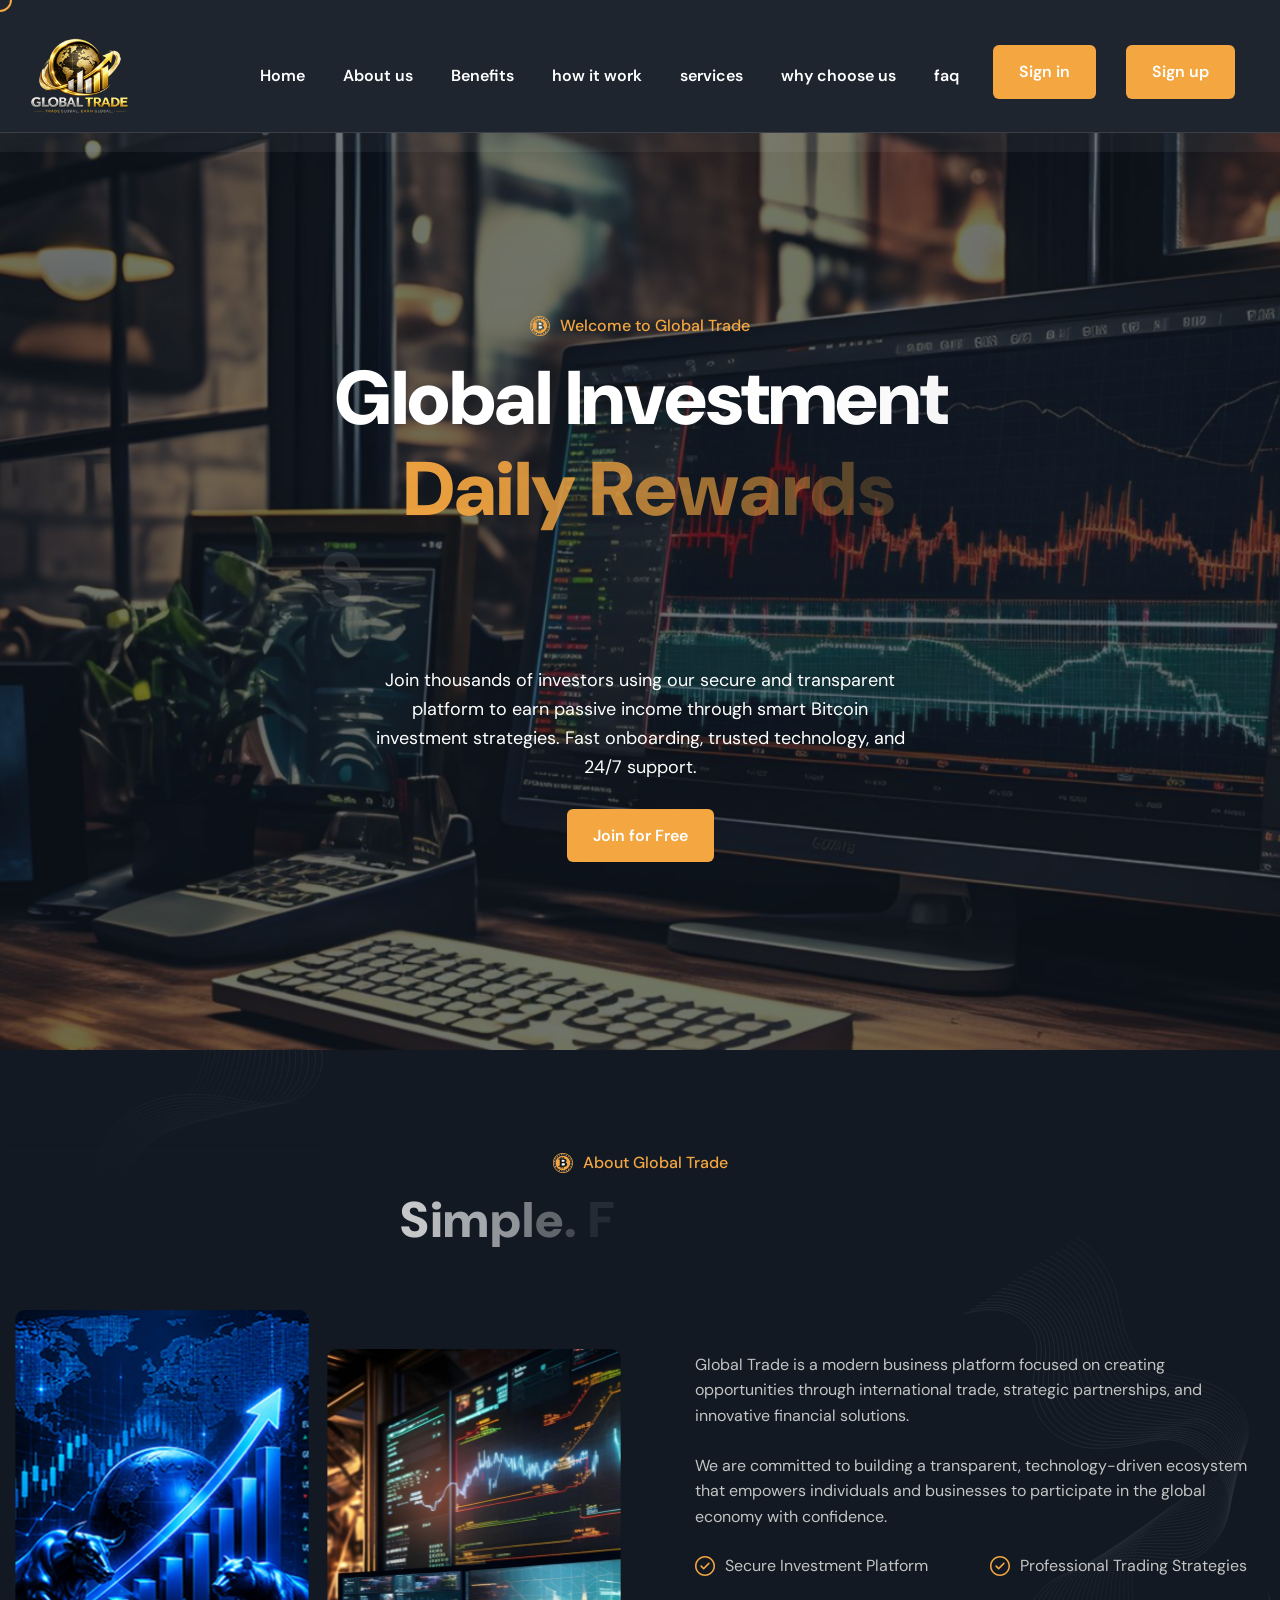
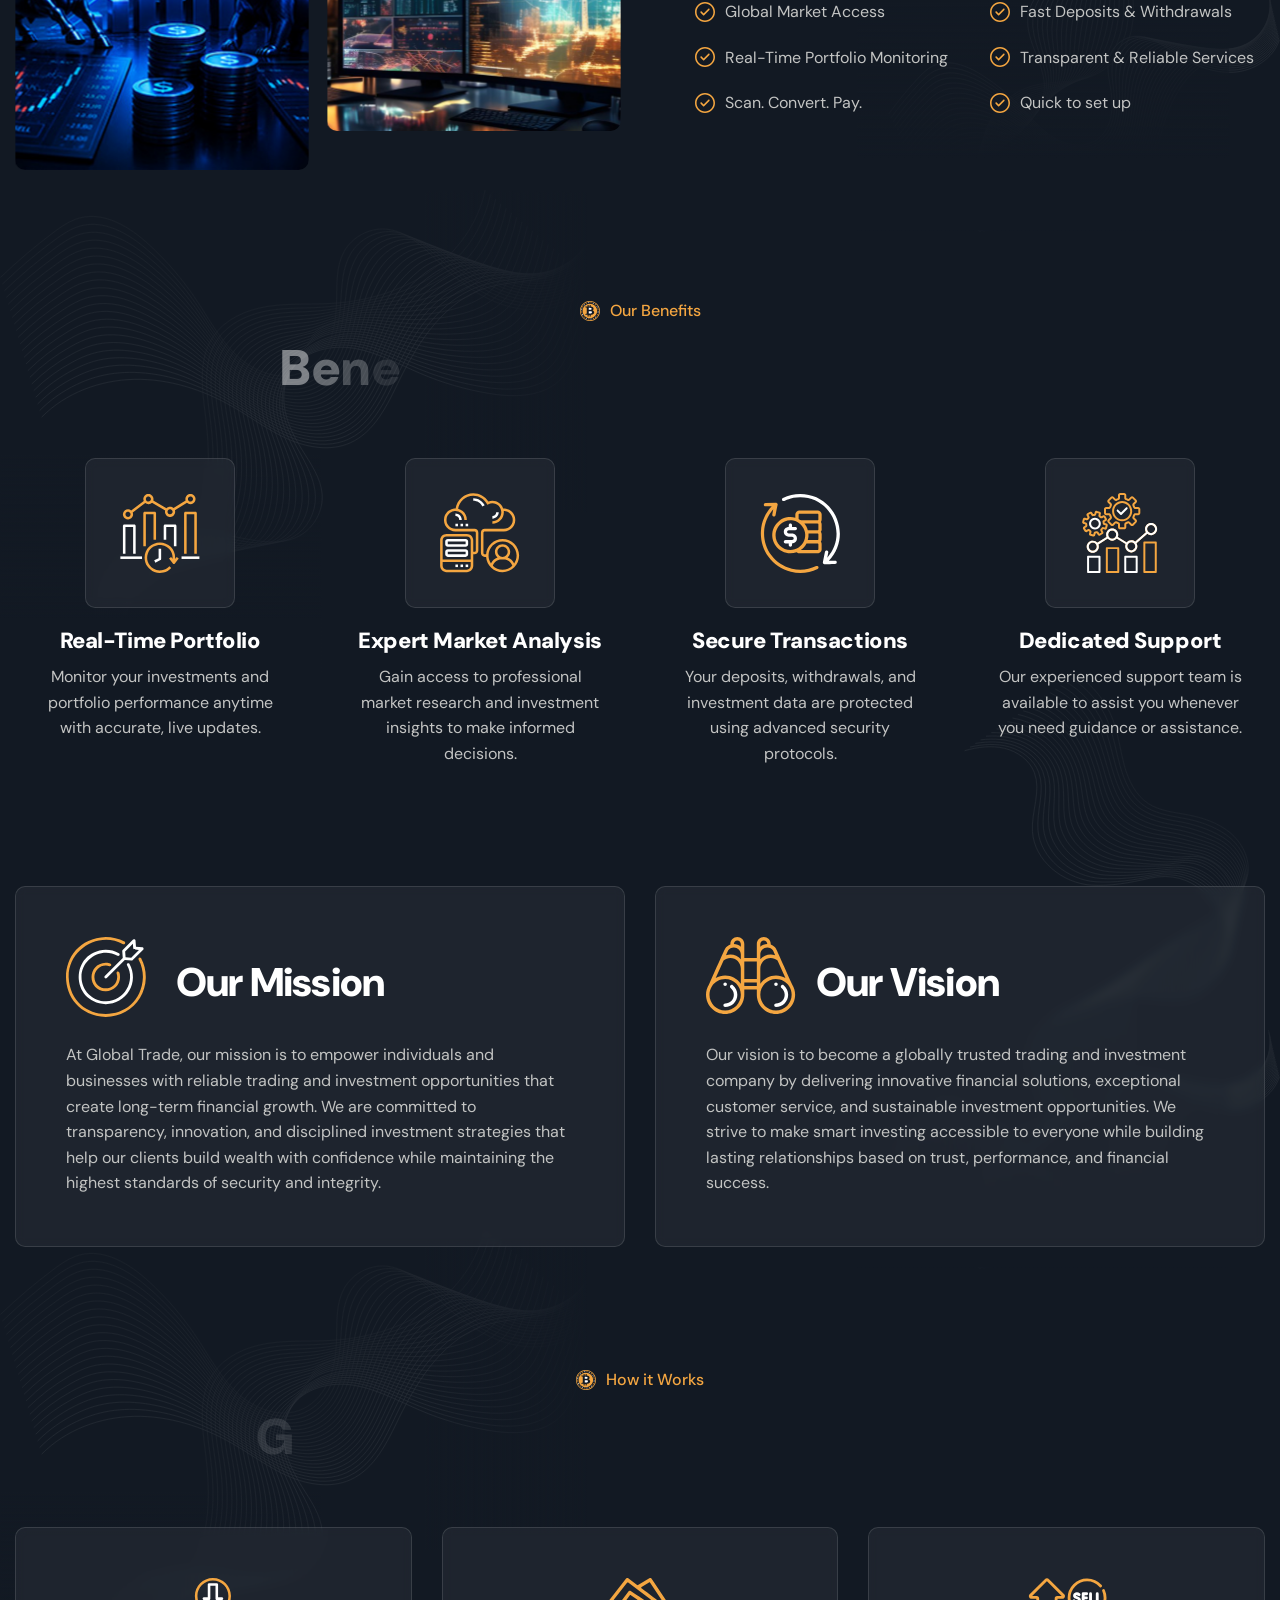
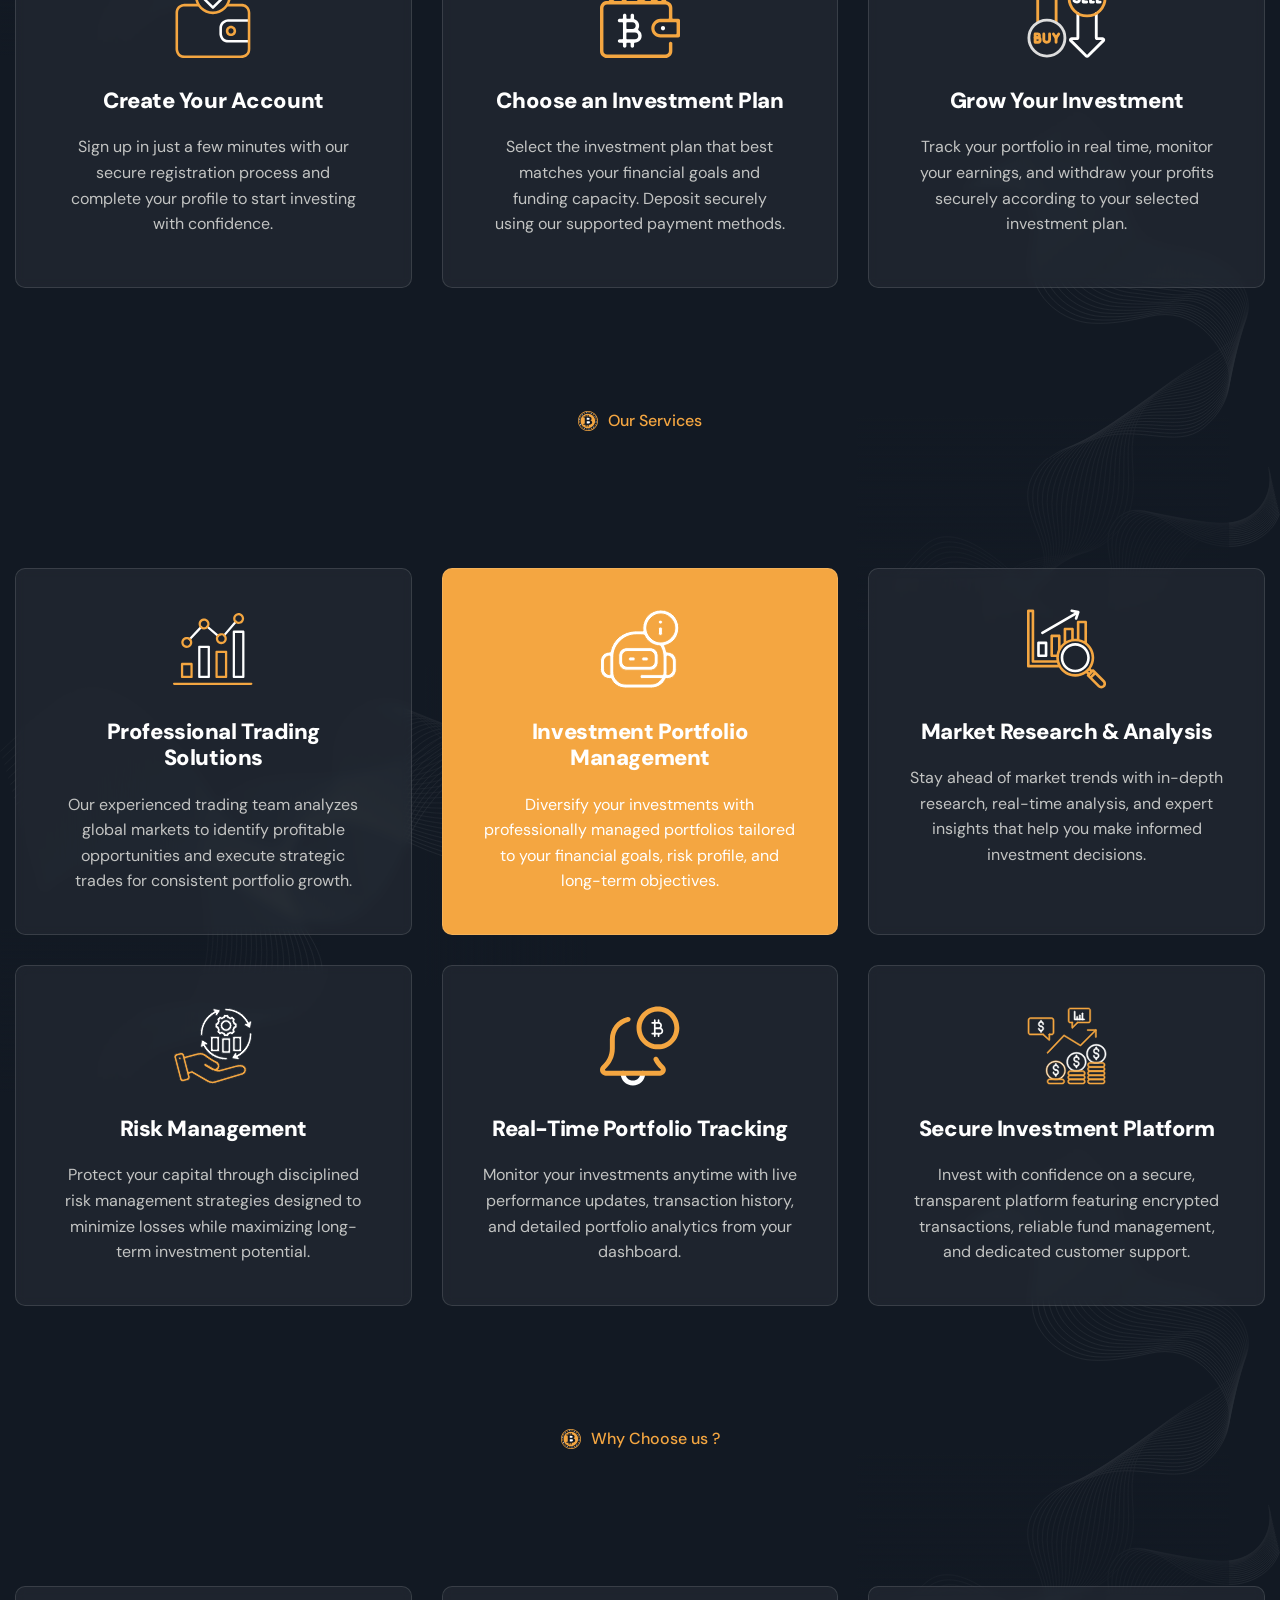
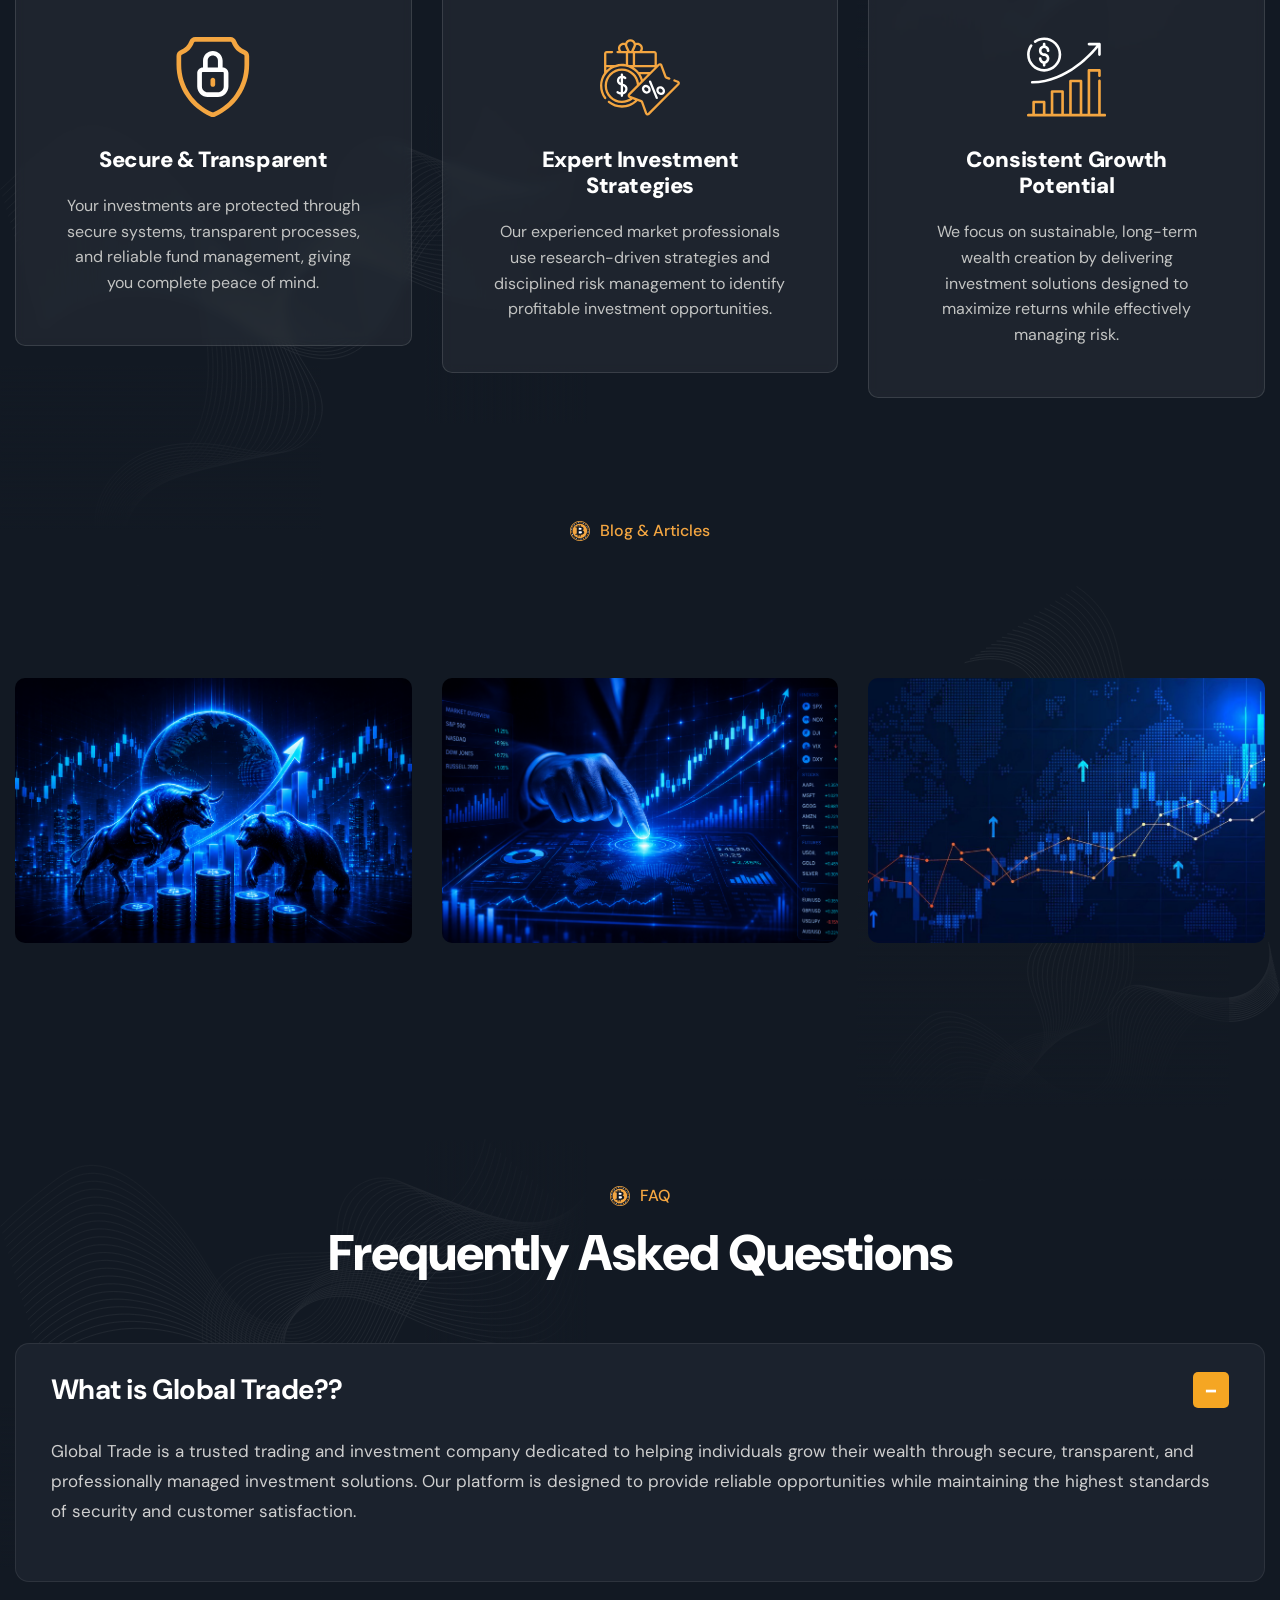
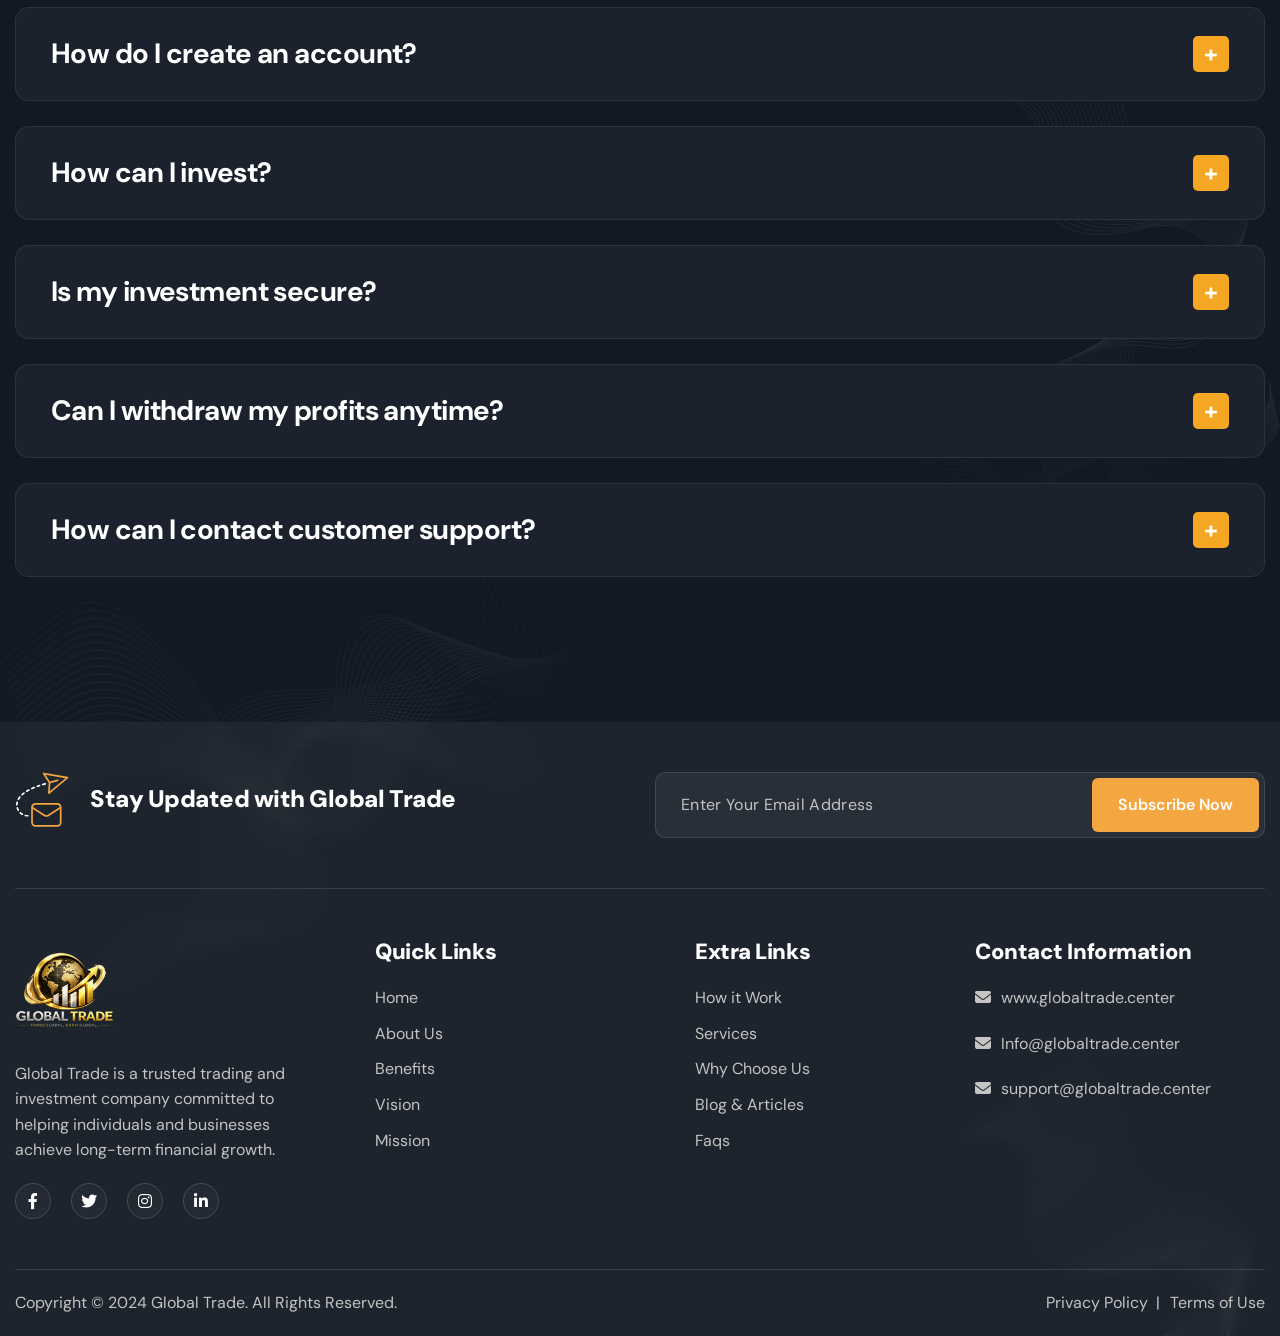
==== commit 42d51b57: "Standardize project logo to brand-logo.png Point member, admin, emails, landing, and coming-soon pag" ====
--- a/index.html
+++ b/index.html
@@ -241,7 +241,7 @@
 				<div class="container">
 					<!-- Logo Start -->
 					<a class="navbar-brand" href="index.html">
-                        <img src="images/global.png" class="logo-img" alt="Global Trade">
+                        <img src="images/brand-logo.png" class="logo-img" alt="Global Trade">
                     </a>
 					<!-- Logo End -->
 
@@ -935,7 +935,7 @@
 								<div class="footer-about">
 									<!-- Footer Logo Start -->
 									<div class="footer-logo">
-										<img src="images/global.png" alt="" style="width:100px;">
+										<img src="images/brand-logo.png" alt="" style="width:100px;">
 									</div>
 									<!-- Footer Logo End -->
 
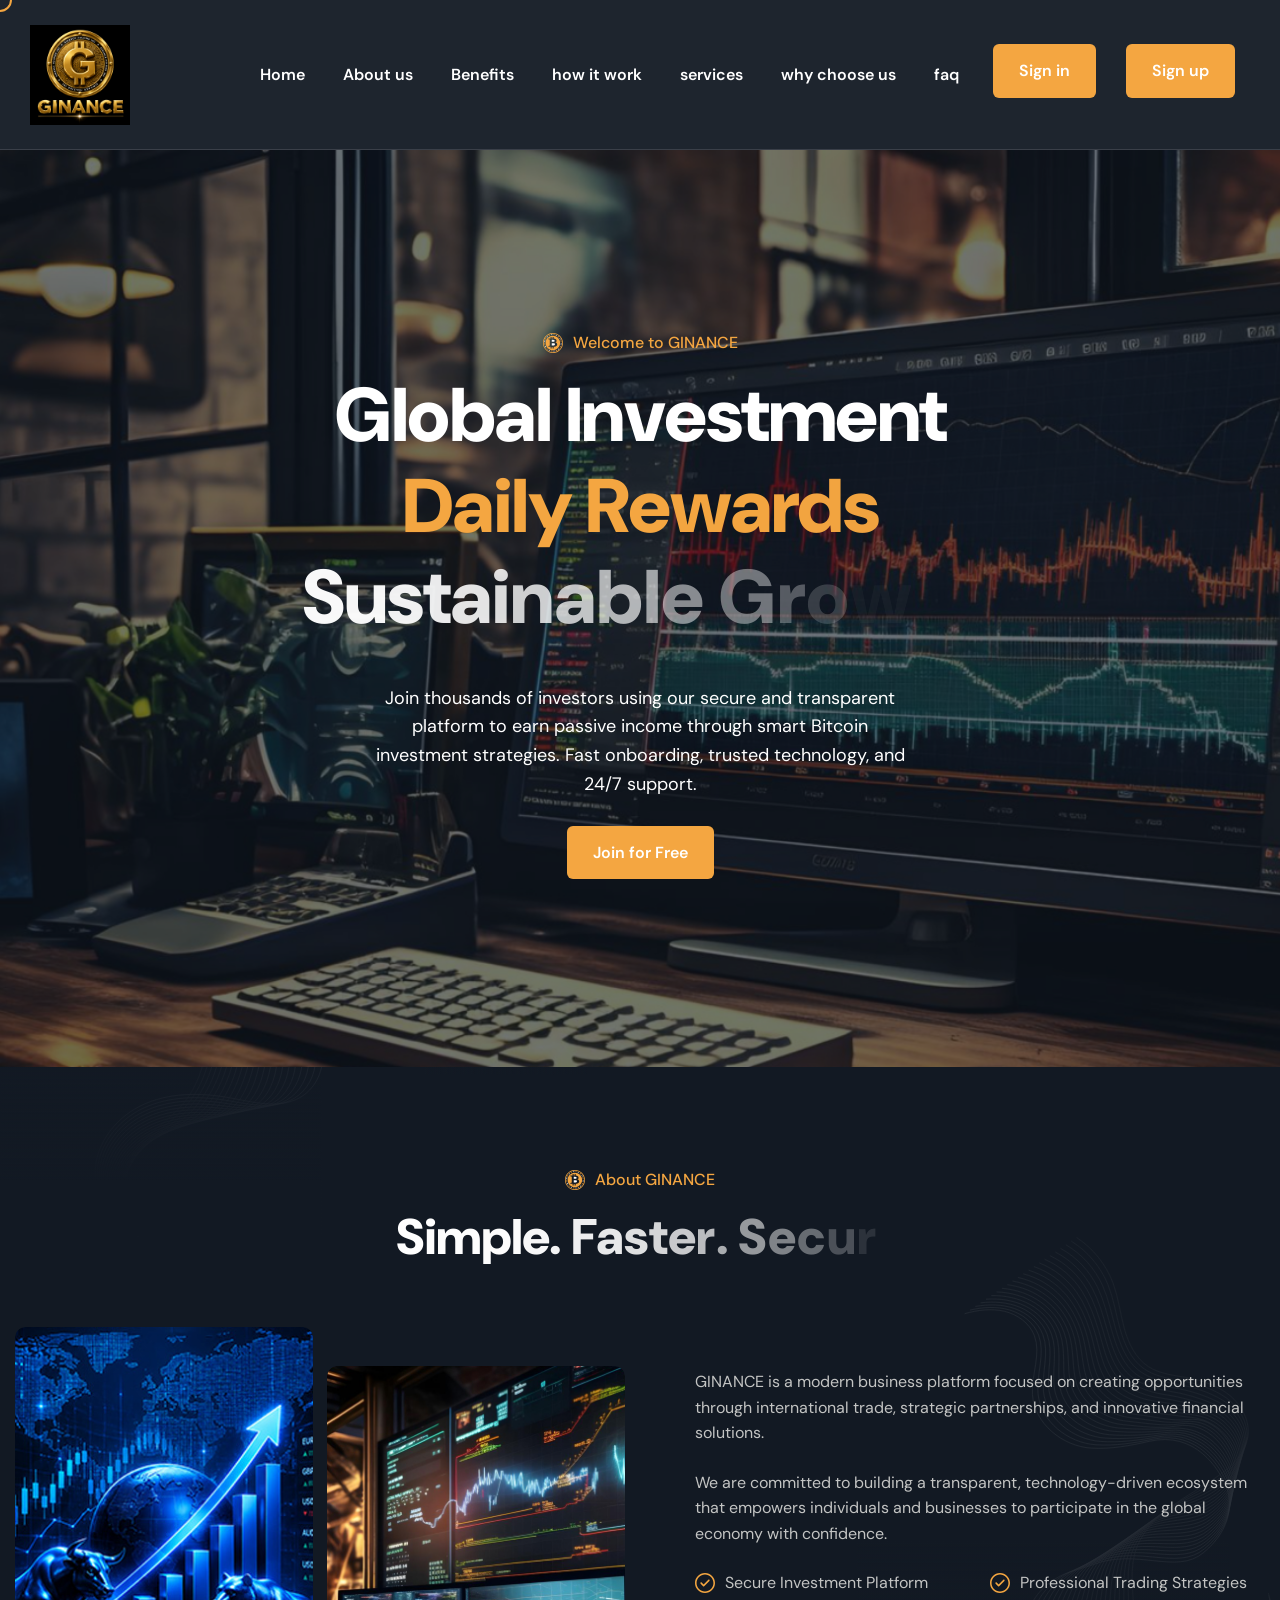
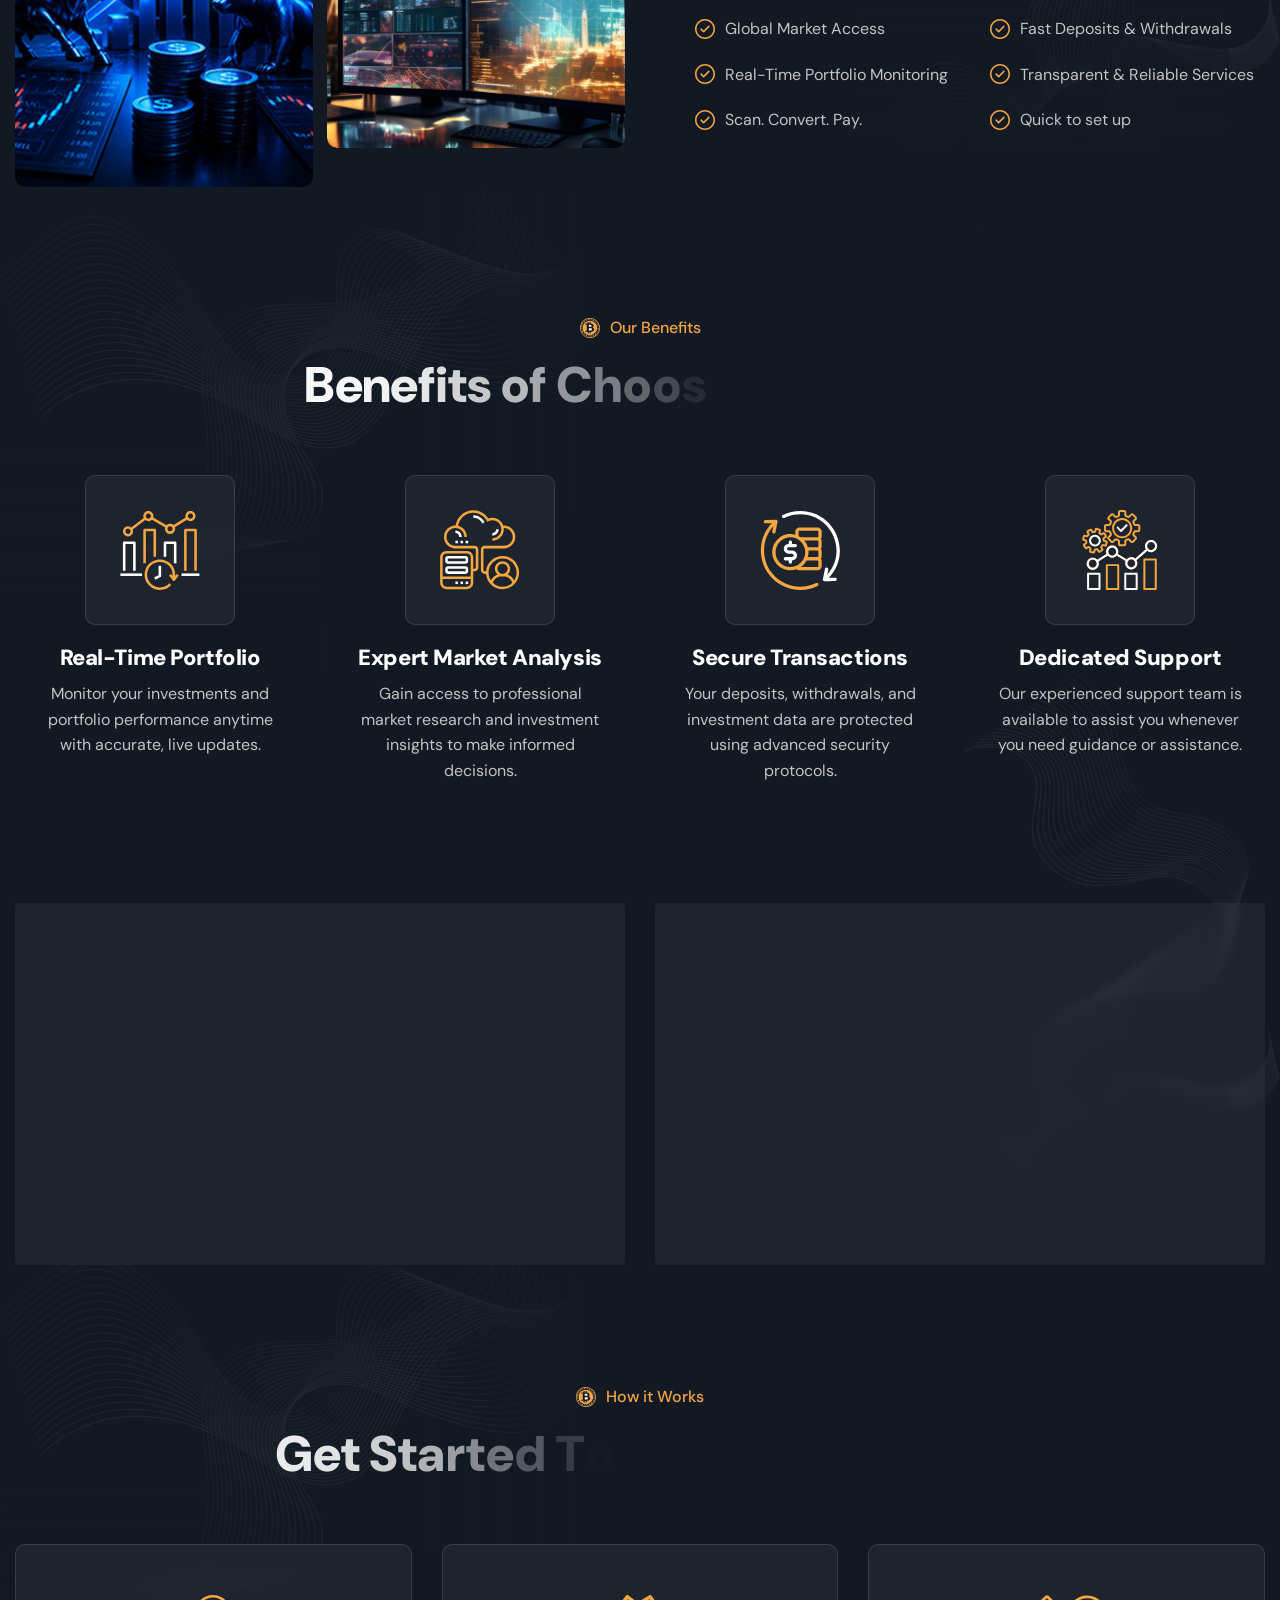
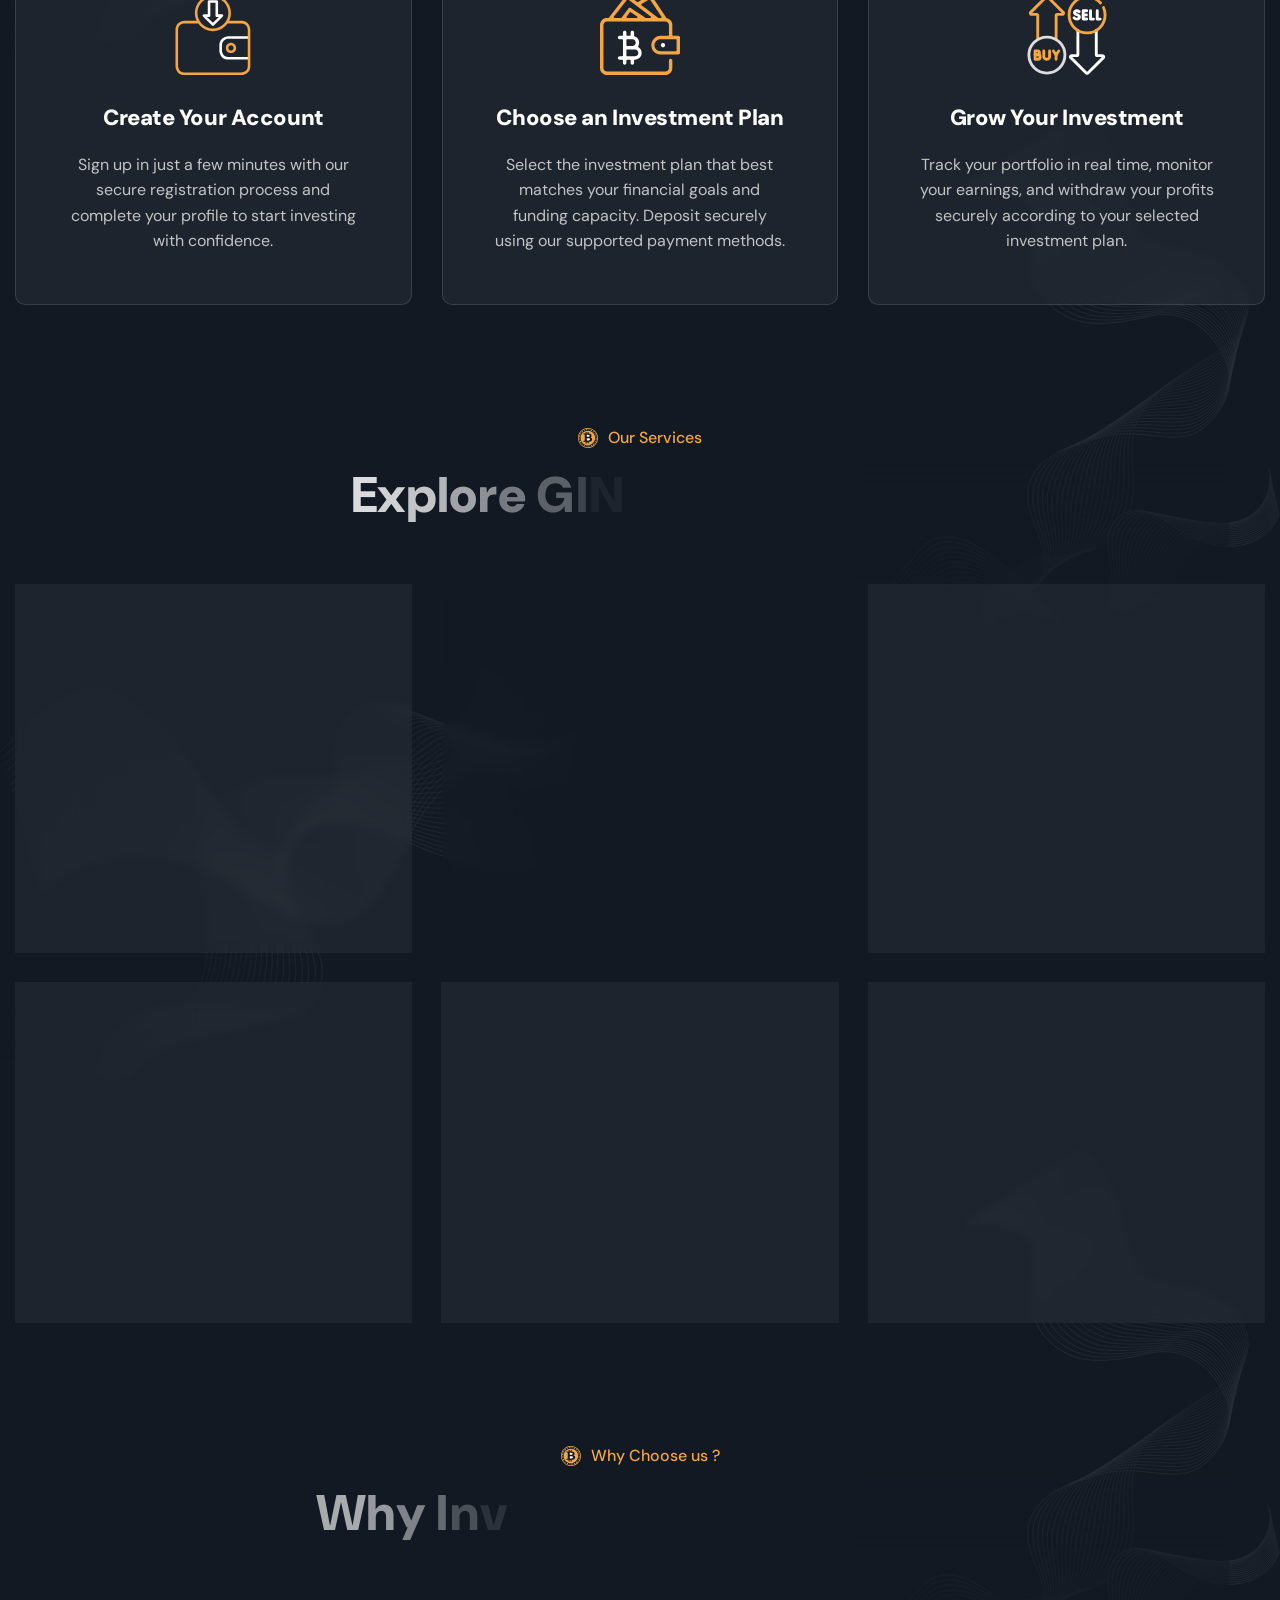
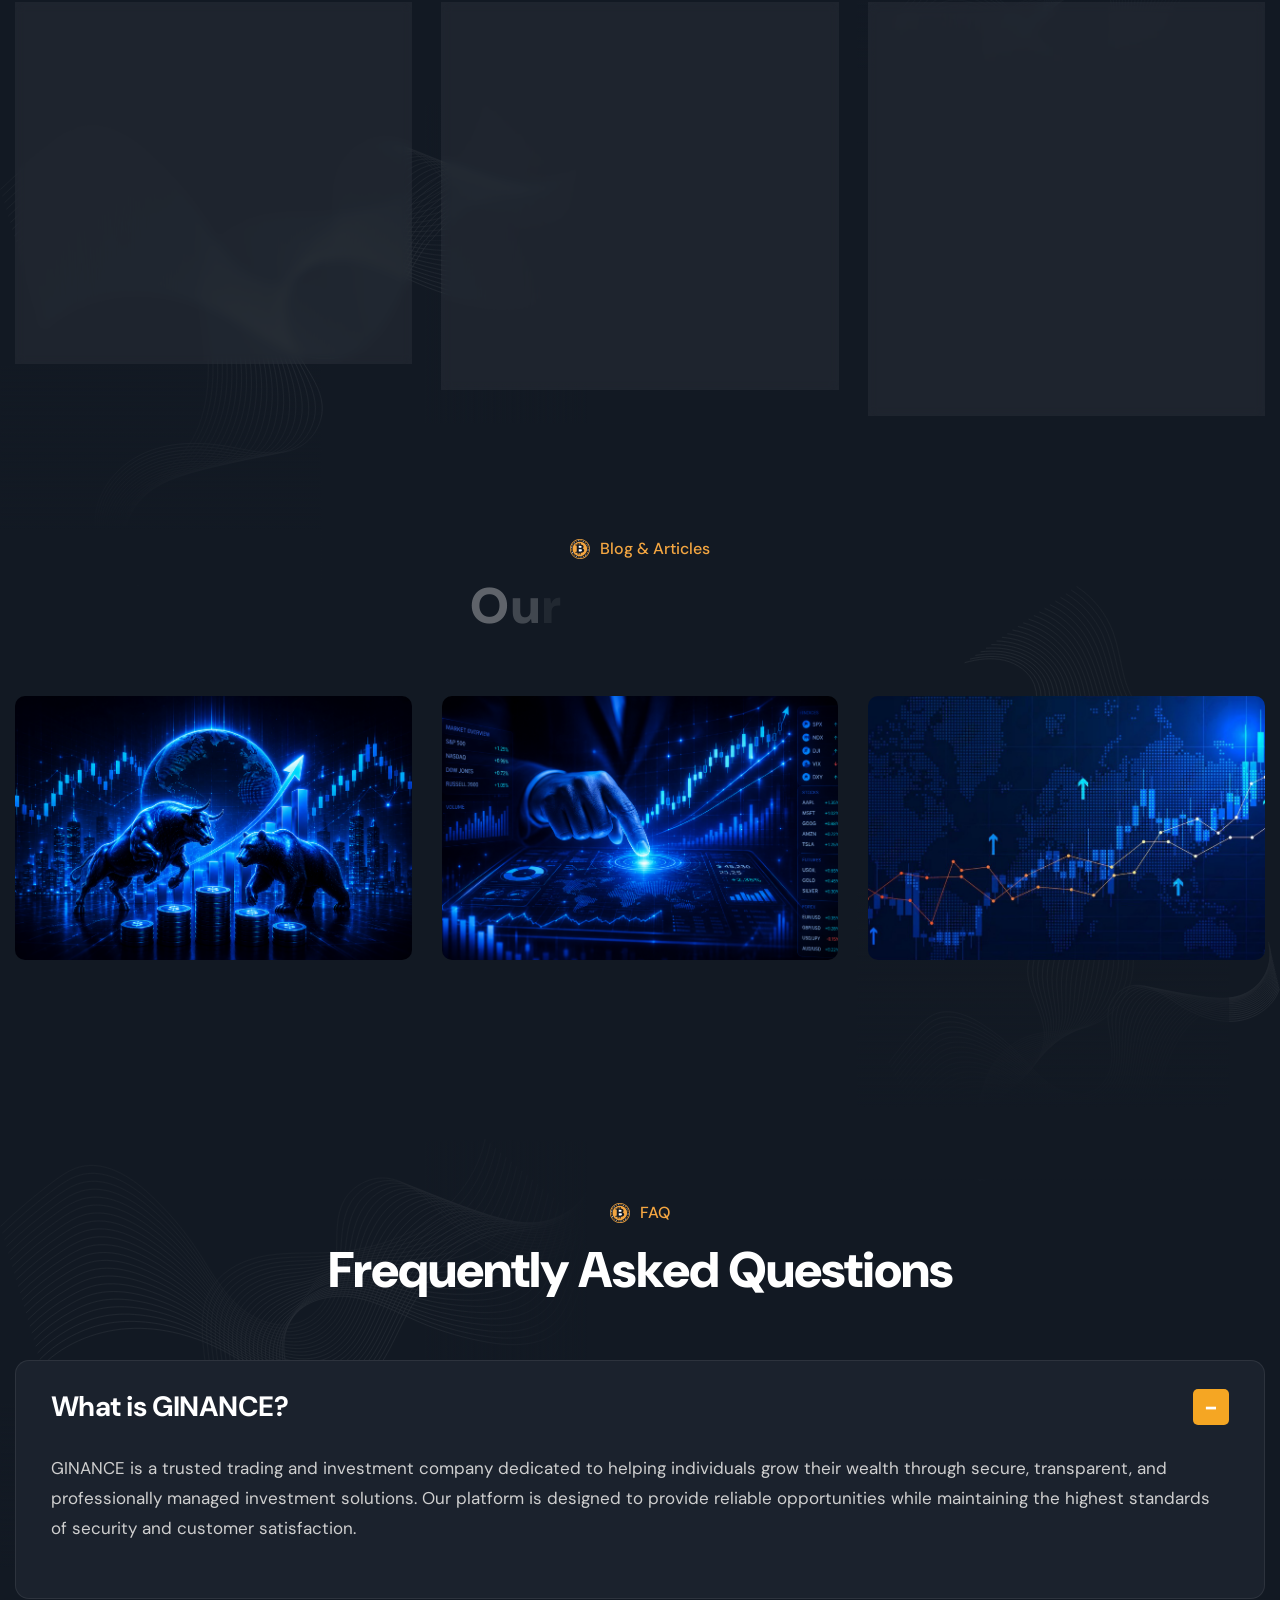
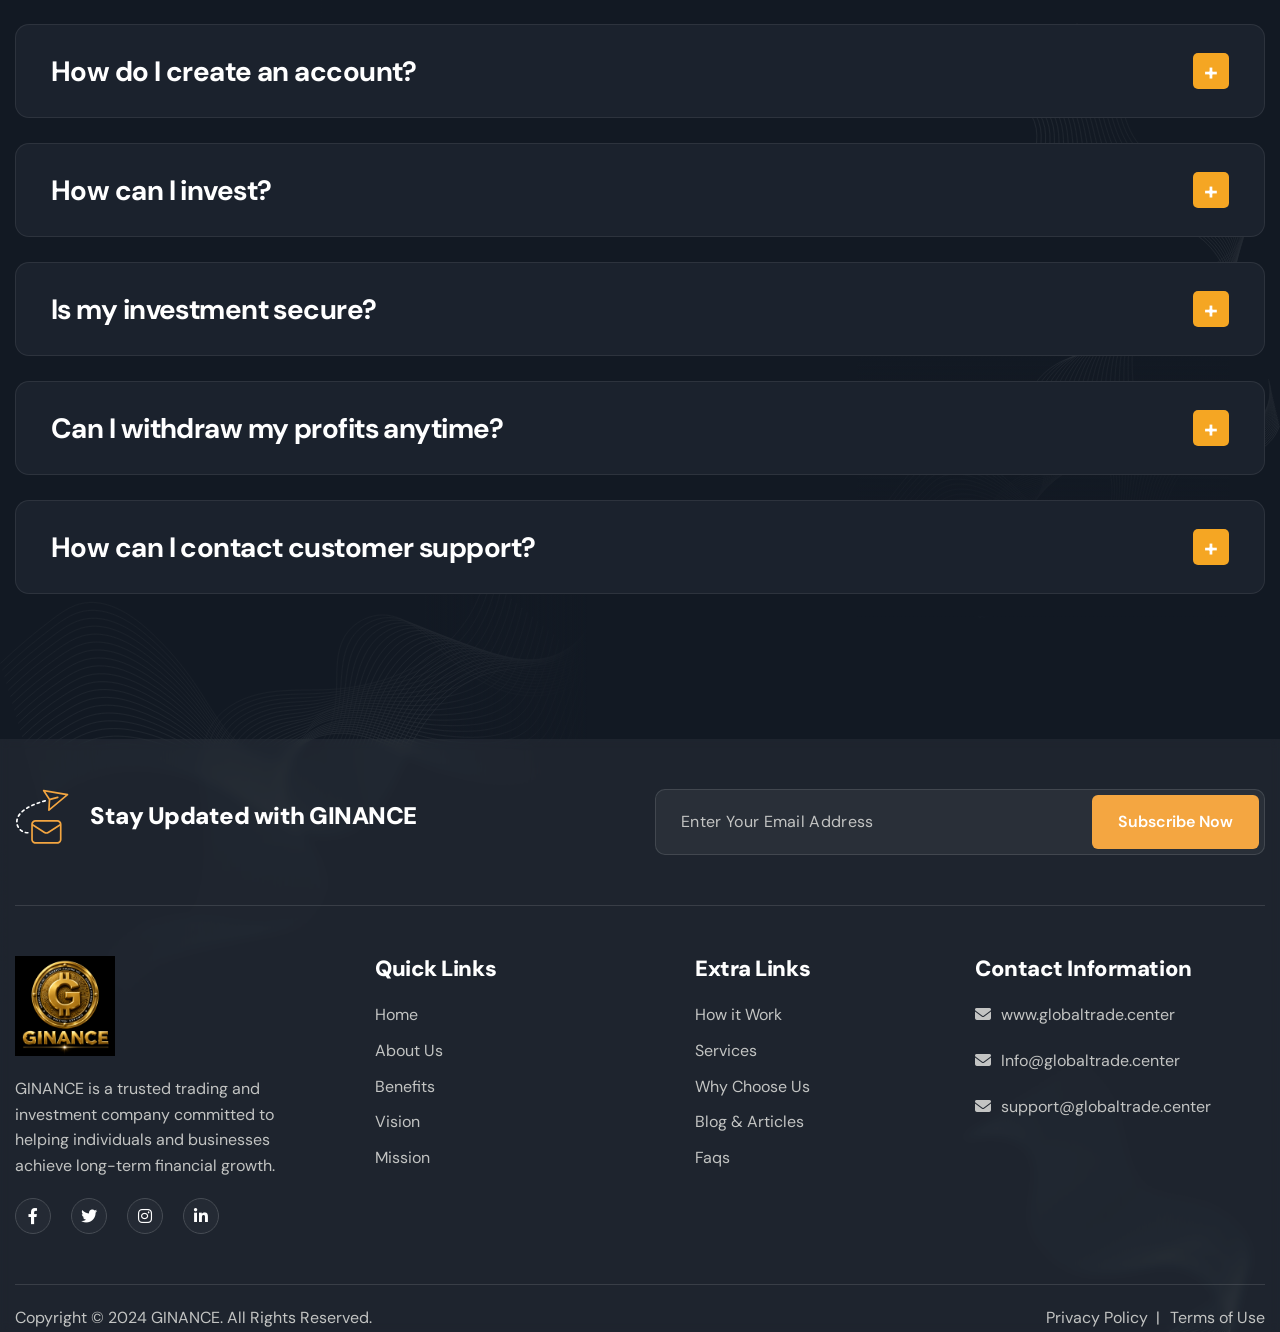
==== commit 2d19f664: "Apply GINANCE brand logo and update brand name Install brand-logo.png across app, landing, and comin" ====
--- a/index.html
+++ b/index.html
@@ -10,7 +10,7 @@
 	<meta name="keywords" content="">
 	<meta name="author" content="Awaiken">
 	<!-- Page Title -->
-	<title>Global Trade</title>
+	<title>GINANCE</title>
 	<!-- Favicon Icon -->
 	<link rel="shortcut icon" type="image/x-icon" href="images/fevi.png">
 	<!-- Google Fonts css-->
@@ -241,7 +241,7 @@
 				<div class="container">
 					<!-- Logo Start -->
 					<a class="navbar-brand" href="index.html">
-                        <img src="images/brand-logo.png" class="logo-img" alt="Global Trade">
+                        <img src="images/brand-logo.png" class="logo-img" alt="GINANCE">
                     </a>
 					<!-- Logo End -->
 
@@ -278,7 +278,7 @@
 					
 					<div class="hero-content">
 						<div class="section-title">
-							<h3 class="wow fadeInUp">Welcome to Global Trade</h3>
+							<h3 class="wow fadeInUp">Welcome to GINANCE</h3>
 							<h1 class="text-anime">Global Investment<span> Daily Rewards</span> Sustainable Growth.</h1>
 						</div>
 						<div class="hero-content-body wow fadeInUp" data-wow-delay="0.5s">
@@ -305,7 +305,7 @@
 				<div class="col-md-12">
 					<!-- Section Title Start -->
 					<div class="section-title">
-						<h3 class="wow fadeInUp">About Global Trade</h3>
+						<h3 class="wow fadeInUp">About GINANCE</h3>
 						<h2 class="text-anime">Simple. Faster. Secure</h2>
 					</div>
 					<!-- Section Title End -->
@@ -343,7 +343,7 @@
 					<!-- About Content Start -->
 					<div class="about-content">
 						<div class="about-body wow fadeInUp" data-wow-delay="0.25s">
-							<p>Global Trade is a modern business platform focused on creating opportunities through international trade, strategic partnerships, and innovative financial solutions.</p>
+							<p>GINANCE is a modern business platform focused on creating opportunities through international trade, strategic partnerships, and innovative financial solutions.</p>
 
 							<p>We are committed to building a transparent, technology-driven ecosystem that empowers individuals and businesses to participate in the global economy with confidence.</p>
 						</div>
@@ -378,7 +378,7 @@
 					<!-- Section Title Start -->
 					<div class="section-title">
 						<h3 class="wow fadeInUp">Our Benefits</h3>
-						<h2 class="text-anime">Benefits of Choosing Global Trade</h2>
+						<h2 class="text-anime">Benefits of Choosing GINANCE</h2>
 					</div>
 					<!-- Section Title End -->
 				</div>
@@ -456,7 +456,7 @@
 						</div>
 
 						<div class="vision-mission-body">
-							<p>At Global Trade, our mission is to empower individuals and businesses with reliable trading and investment opportunities that create long-term financial growth. We are committed to transparency, innovation, and disciplined investment strategies that help our clients build wealth with confidence while maintaining the highest standards of security and integrity.</p>
+							<p>At GINANCE, our mission is to empower individuals and businesses with reliable trading and investment opportunities that create long-term financial growth. We are committed to transparency, innovation, and disciplined investment strategies that help our clients build wealth with confidence while maintaining the highest standards of security and integrity.</p>
 						</div>
 					</div>
 					<!-- Visoin Mission Item End -->
@@ -491,7 +491,7 @@
 					<!-- Section Title Start -->
 					<div class="section-title">
 						<h3 class="wow fadeInUp">How it Works</h3>
-						<h2 class="text-anime">Get Started Today with Global Trade</h2>
+						<h2 class="text-anime">Get Started Today with GINANCE</h2>
 					</div>
 					<!-- Section Title End -->
 				</div>
@@ -551,7 +551,7 @@
 					<!-- Section Title Start -->
 					<div class="section-title">
 						<h3 class="wow fadeInUp">Our Services</h3>
-						<h2 class="text-anime">Explore Global Trade Services</h2>
+						<h2 class="text-anime">Explore GINANCE Services</h2>
 					</div>
 					<!-- Section Title End -->
 				</div>
@@ -648,7 +648,7 @@
 					<!-- Section Title Start -->
 					<div class="section-title">
 						<h3 class="wow fadeInUp">Why Choose us ?</h3>
-						<h2 class="text-anime">Why Investors Trust Global Trade</h2>
+						<h2 class="text-anime">Why Investors Trust GINANCE</h2>
 					</div>
 					<!-- Section Title End -->
 				</div>
@@ -789,13 +789,13 @@
 <div class="faq-box active">
 
 <div class="faq-question">
-<h4>What is Global Trade??</h4>
+<h4>What is GINANCE?</h4>
 <span>−</span>
 </div>
 
 <div class="faq-answer">
 <p>
-Global Trade is a trusted trading and investment company dedicated to helping individuals grow their wealth through secure, transparent, and professionally managed investment solutions. Our platform is designed to provide reliable opportunities while maintaining the highest standards of security and customer satisfaction.
+GINANCE is a trusted trading and investment company dedicated to helping individuals grow their wealth through secure, transparent, and professionally managed investment solutions. Our platform is designed to provide reliable opportunities while maintaining the highest standards of security and customer satisfaction.
 </p>
 </div>
 
@@ -840,7 +840,7 @@
 
 <div class="faq-answer">
 <p>
-Yes. At Global Trade, we prioritize the safety of our clients' investments by using advanced security technologies, encrypted transactions, and transparent operational practices to ensure a secure investment environment.
+Yes. At GINANCE, we prioritize the safety of our clients' investments by using advanced security technologies, encrypted transactions, and transparent operational practices to ensure a secure investment environment.
 </p>
 </div>
 
@@ -895,7 +895,7 @@
 										<img src="images/icon-stay-info.svg" alt="">
 									</div>
 
-									<h2>Stay Updated with Global Trade</h2>
+									<h2>Stay Updated with GINANCE</h2>
 								</div>
 								<!-- Newsletter Title End -->
 							</div>
@@ -941,7 +941,7 @@
 
 									<!-- Footer About Content Start -->
 									<div class="footer-about-content">
-										<p>Global Trade is a trusted trading and investment company committed to helping individuals and businesses achieve long-term financial growth.</p>
+										<p>GINANCE is a trusted trading and investment company committed to helping individuals and businesses achieve long-term financial growth.</p>
 									</div>
 									<!-- Footer About Content End -->
 
@@ -1064,7 +1064,7 @@
 							<div class="col-md-6">
 								<!-- Copyright Content Start -->
 								<div class="footer-copyright">
-									<p>Copyright &copy; 2024 Global Trade. All Rights Reserved.</p>
+									<p>Copyright &copy; 2024 GINANCE. All Rights Reserved.</p>
 								</div>
 								<!-- Copyright Content End -->
 							</div>
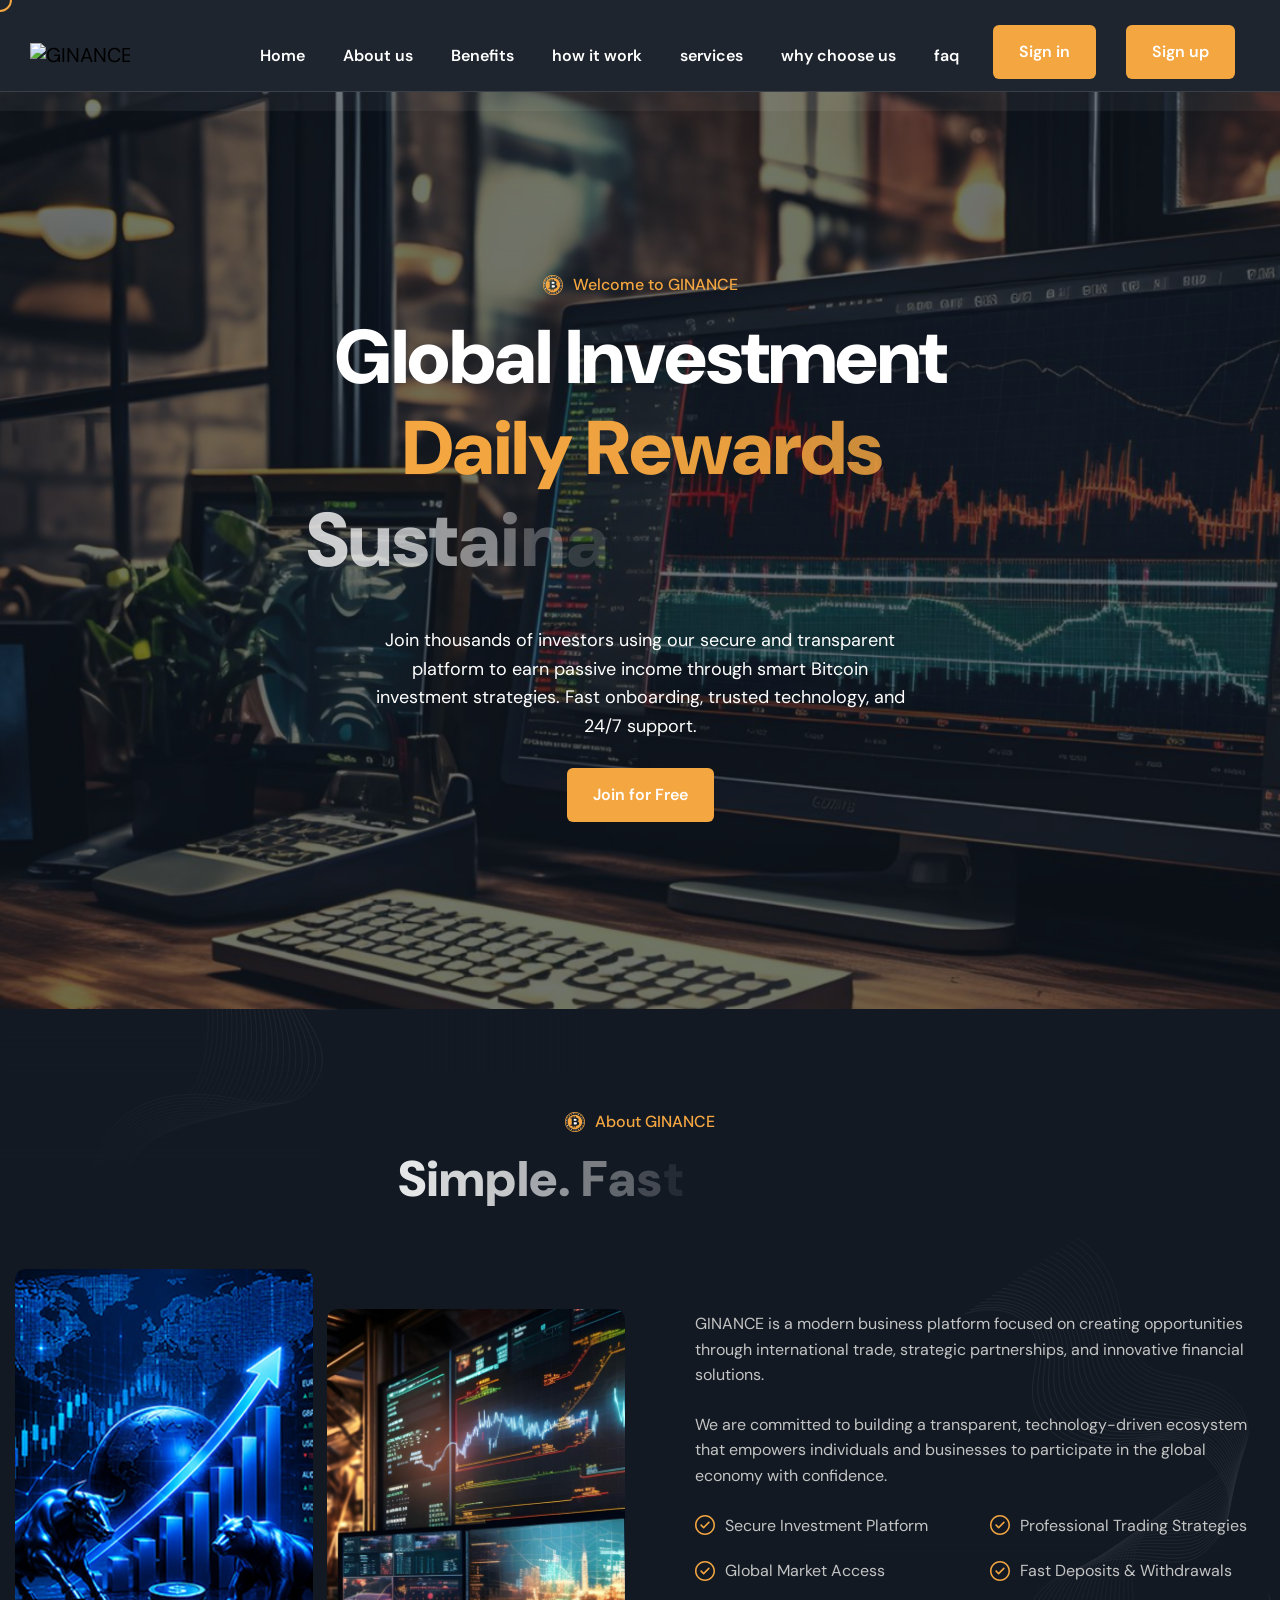
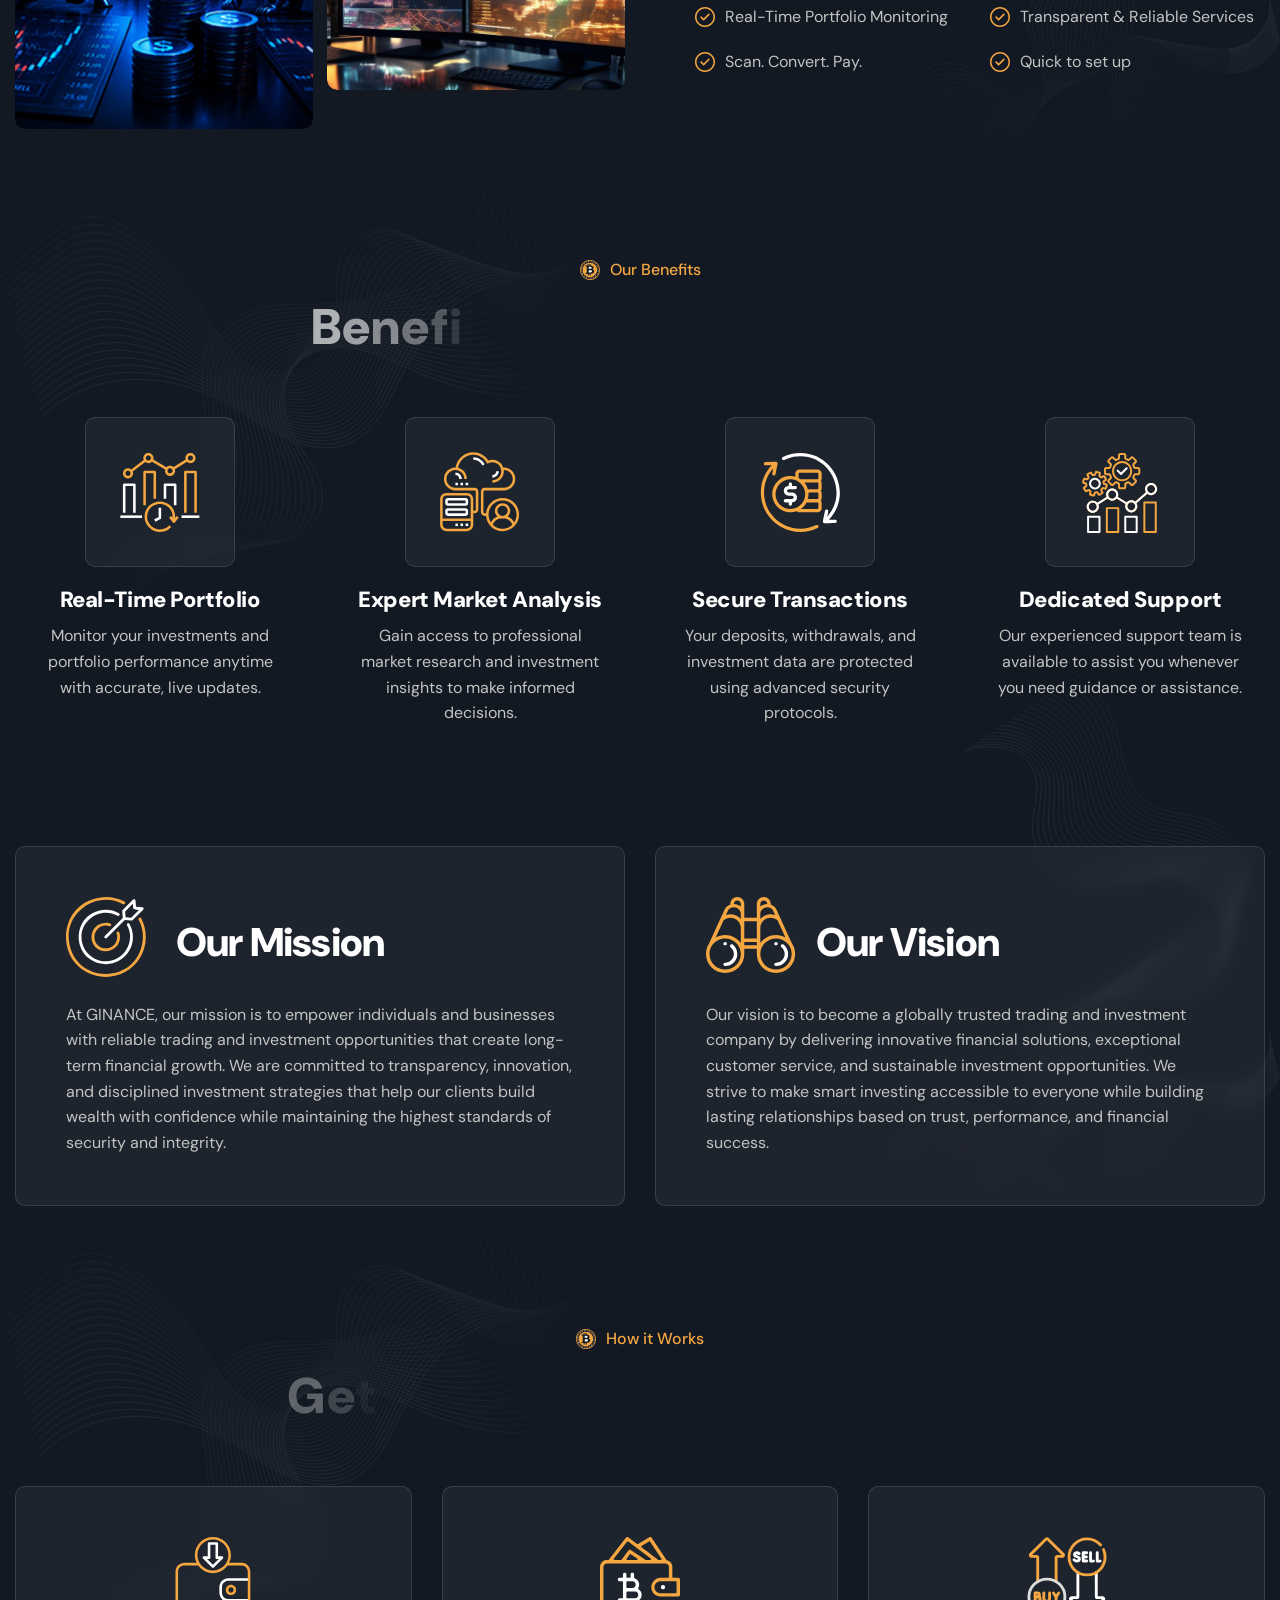
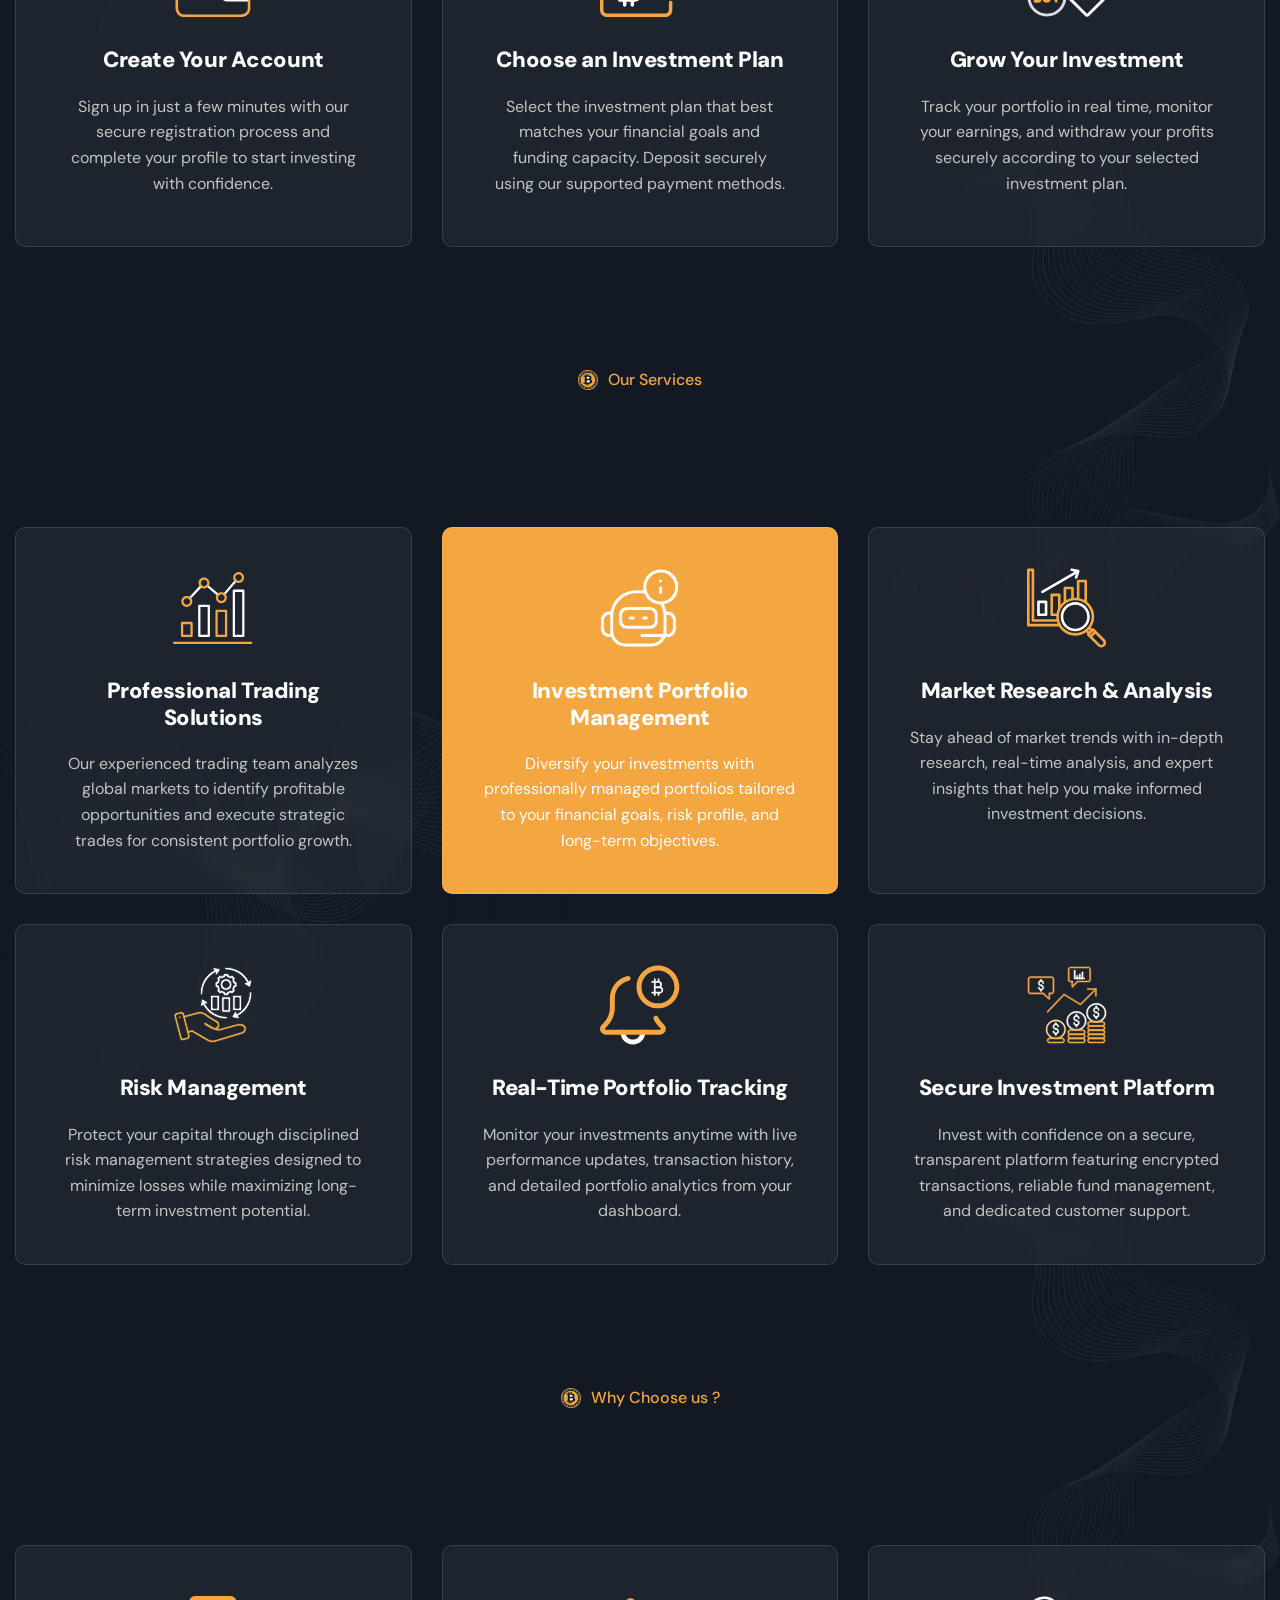
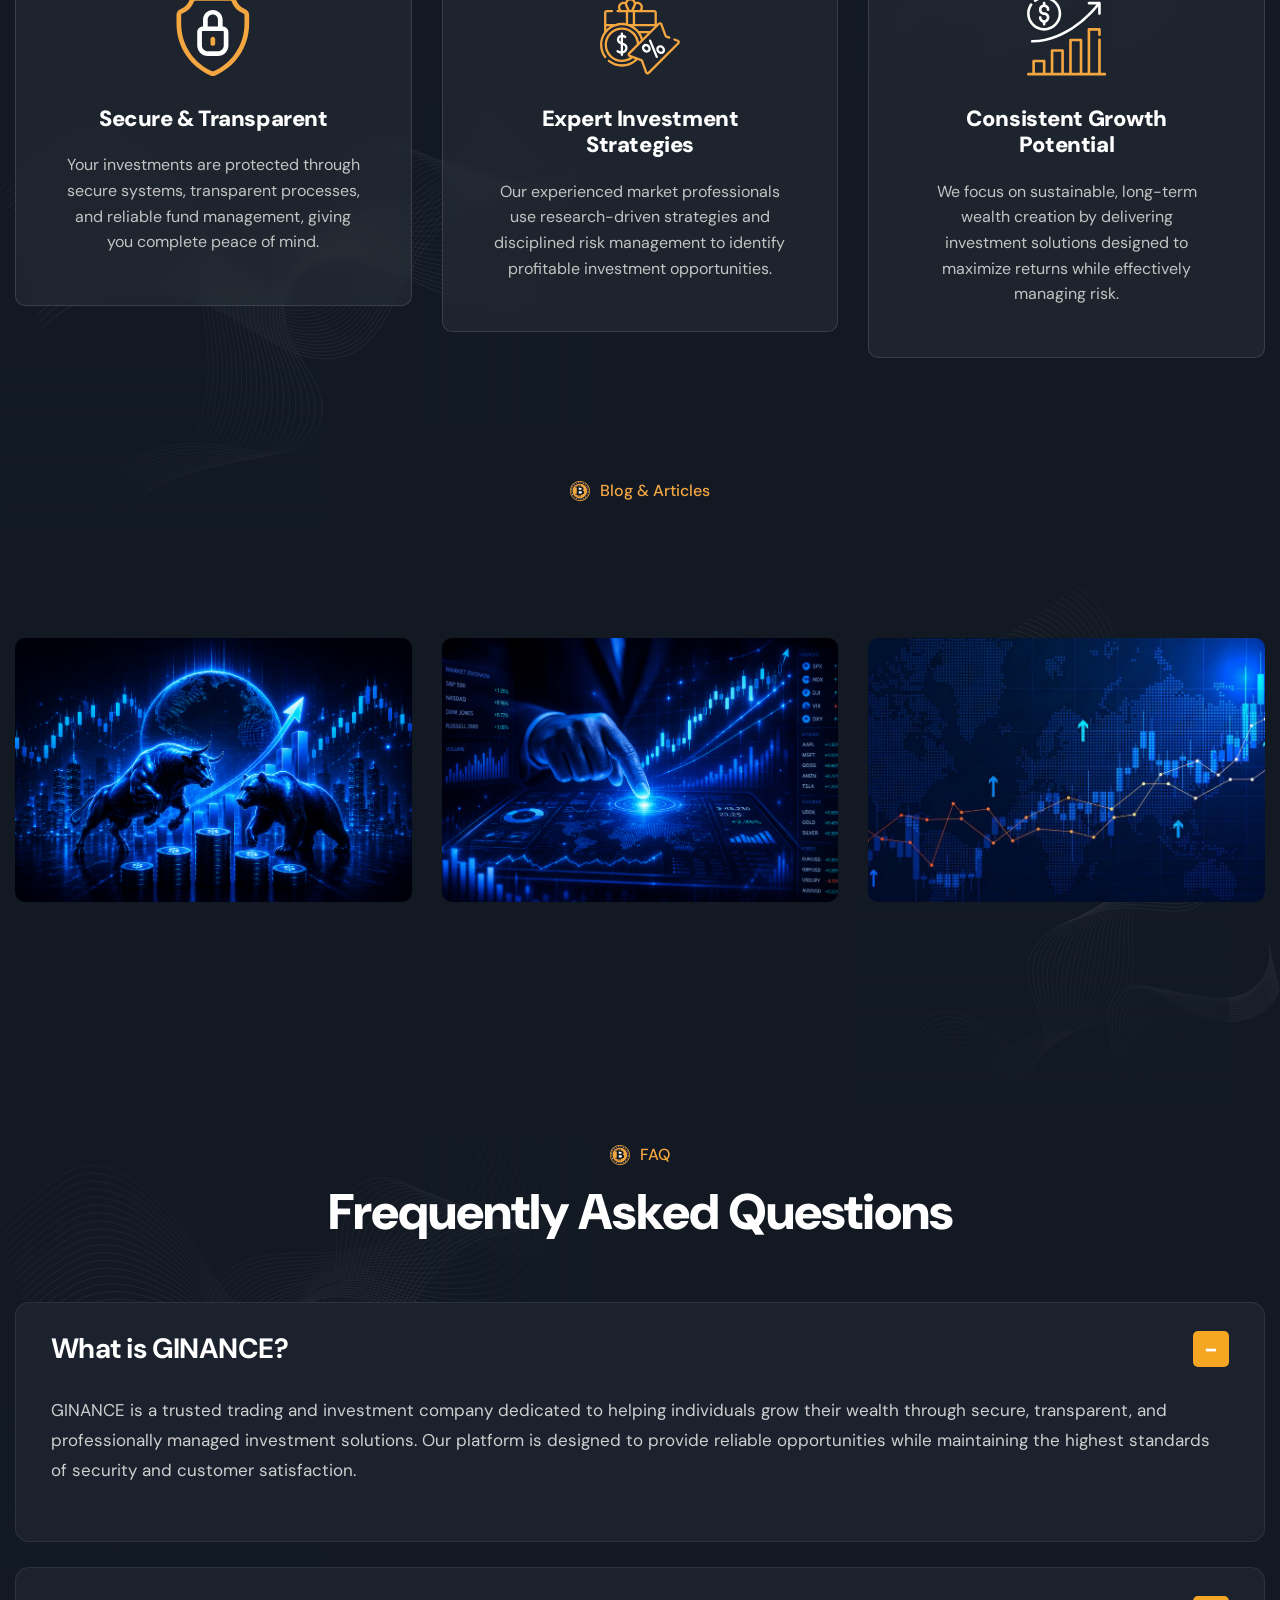
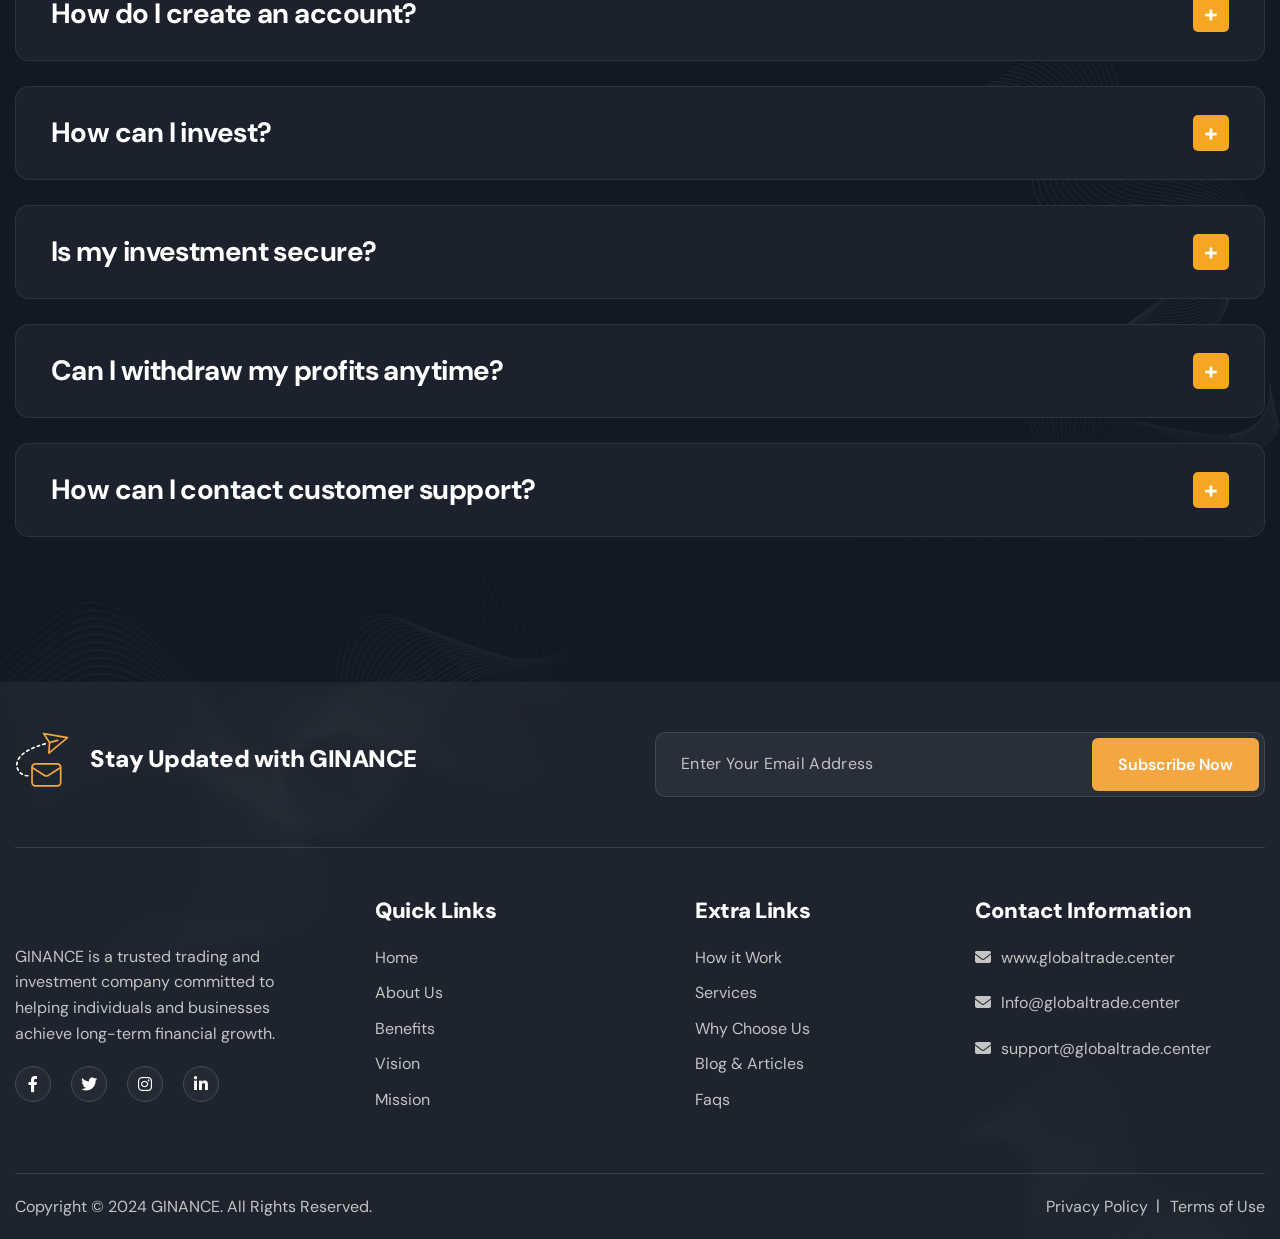
==== commit 4e393fcf: "first commit" ====
--- a/index.html
+++ b/index.html
@@ -241,7 +241,7 @@
 				<div class="container">
 					<!-- Logo Start -->
 					<a class="navbar-brand" href="index.html">
-                        <img src="images/brand-logo.png" class="logo-img" alt="GINANCE">
+                        <img src="images/brand-logonew.png" class="logo-img" alt="GINANCE">
                     </a>
 					<!-- Logo End -->
 
@@ -935,7 +935,7 @@
 								<div class="footer-about">
 									<!-- Footer Logo Start -->
 									<div class="footer-logo">
-										<img src="images/brand-logo.png" alt="" style="width:100px;">
+										<img src="images/brand-logonew.png" alt="" style="width:100px;">
 									</div>
 									<!-- Footer Logo End -->
 
